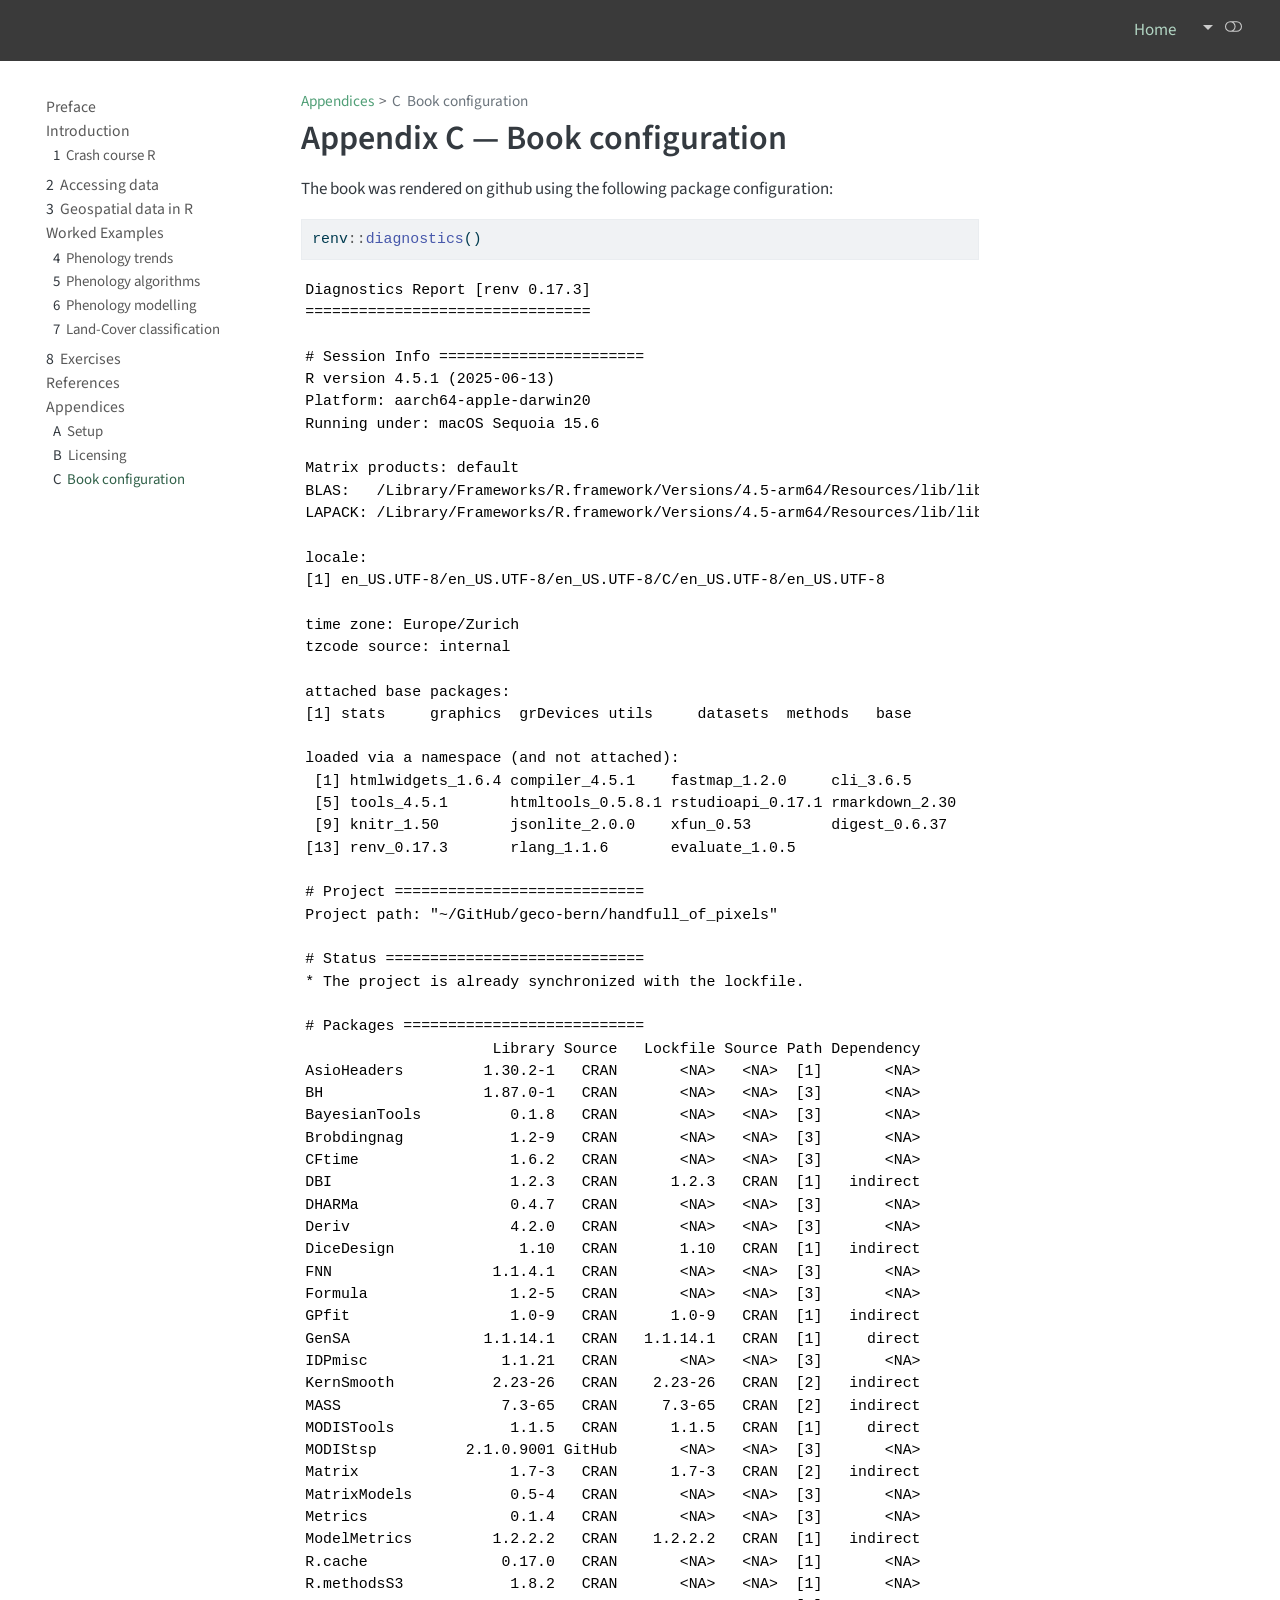
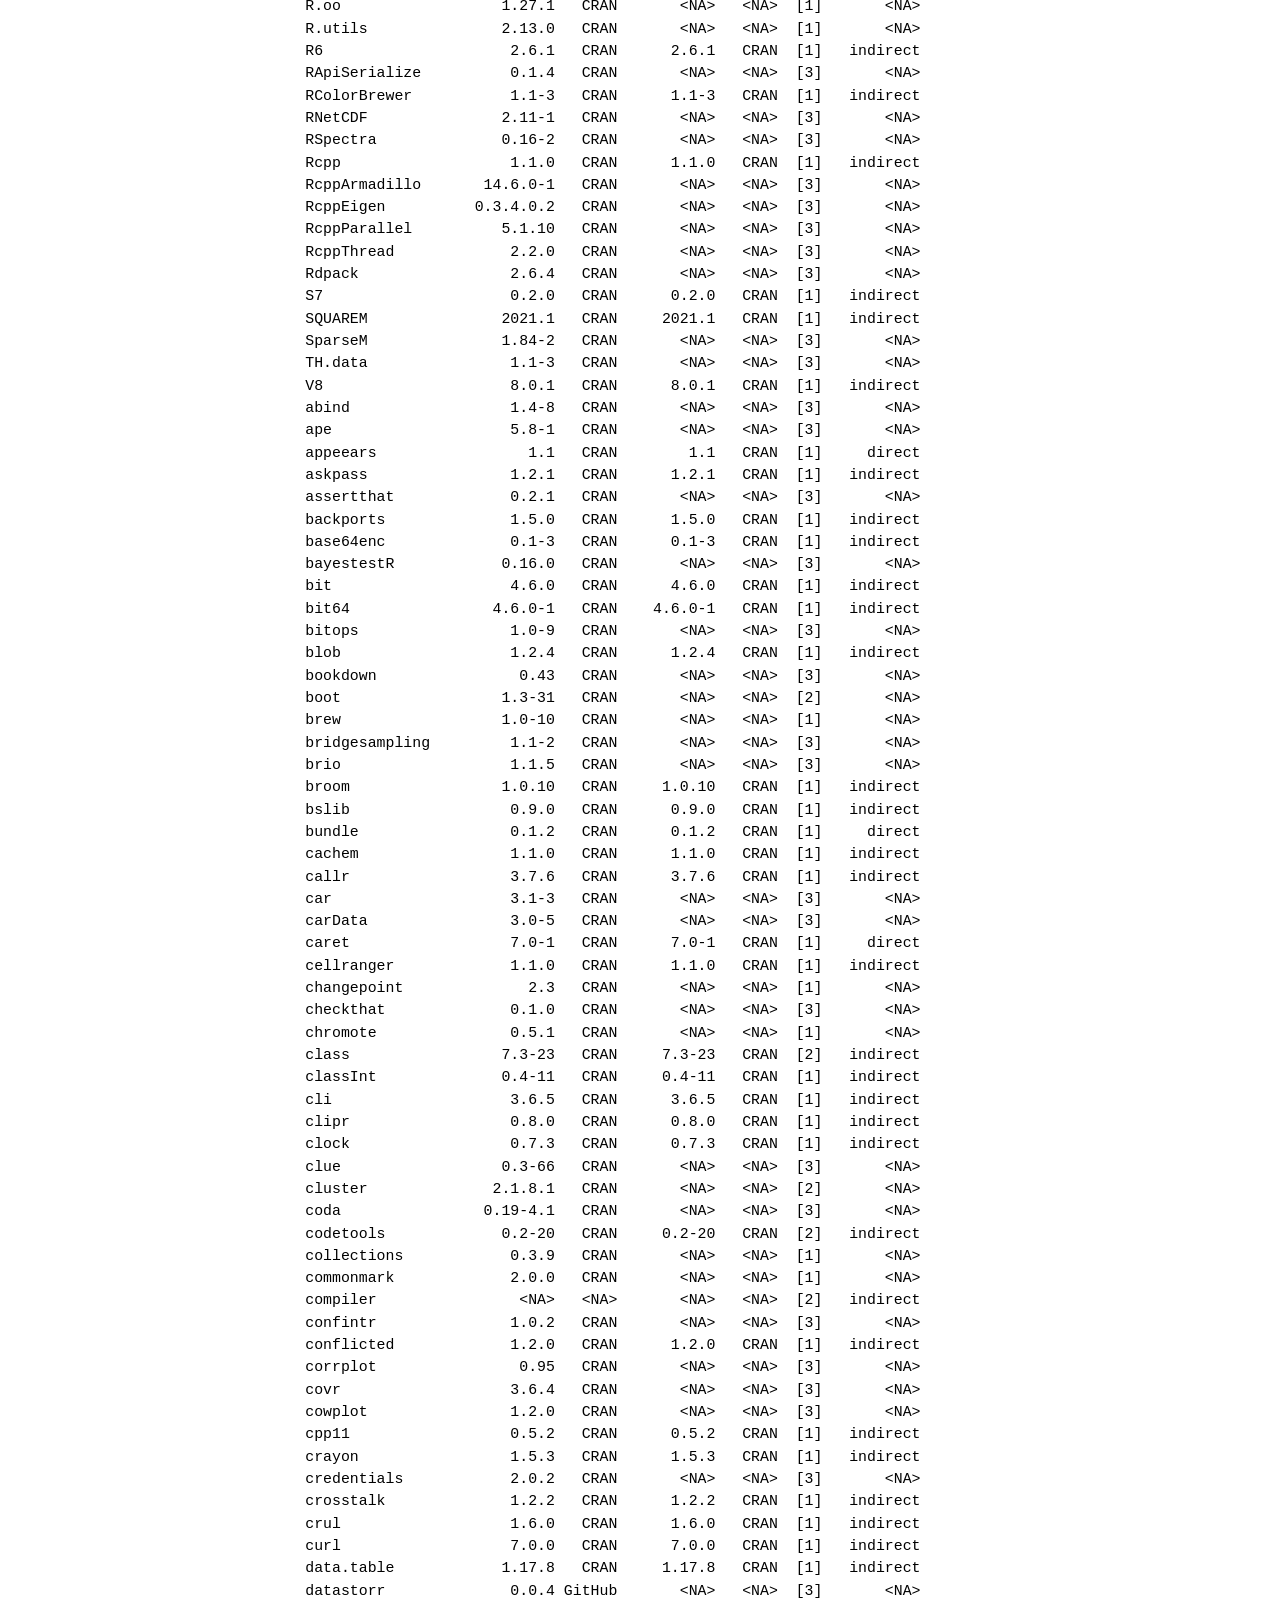
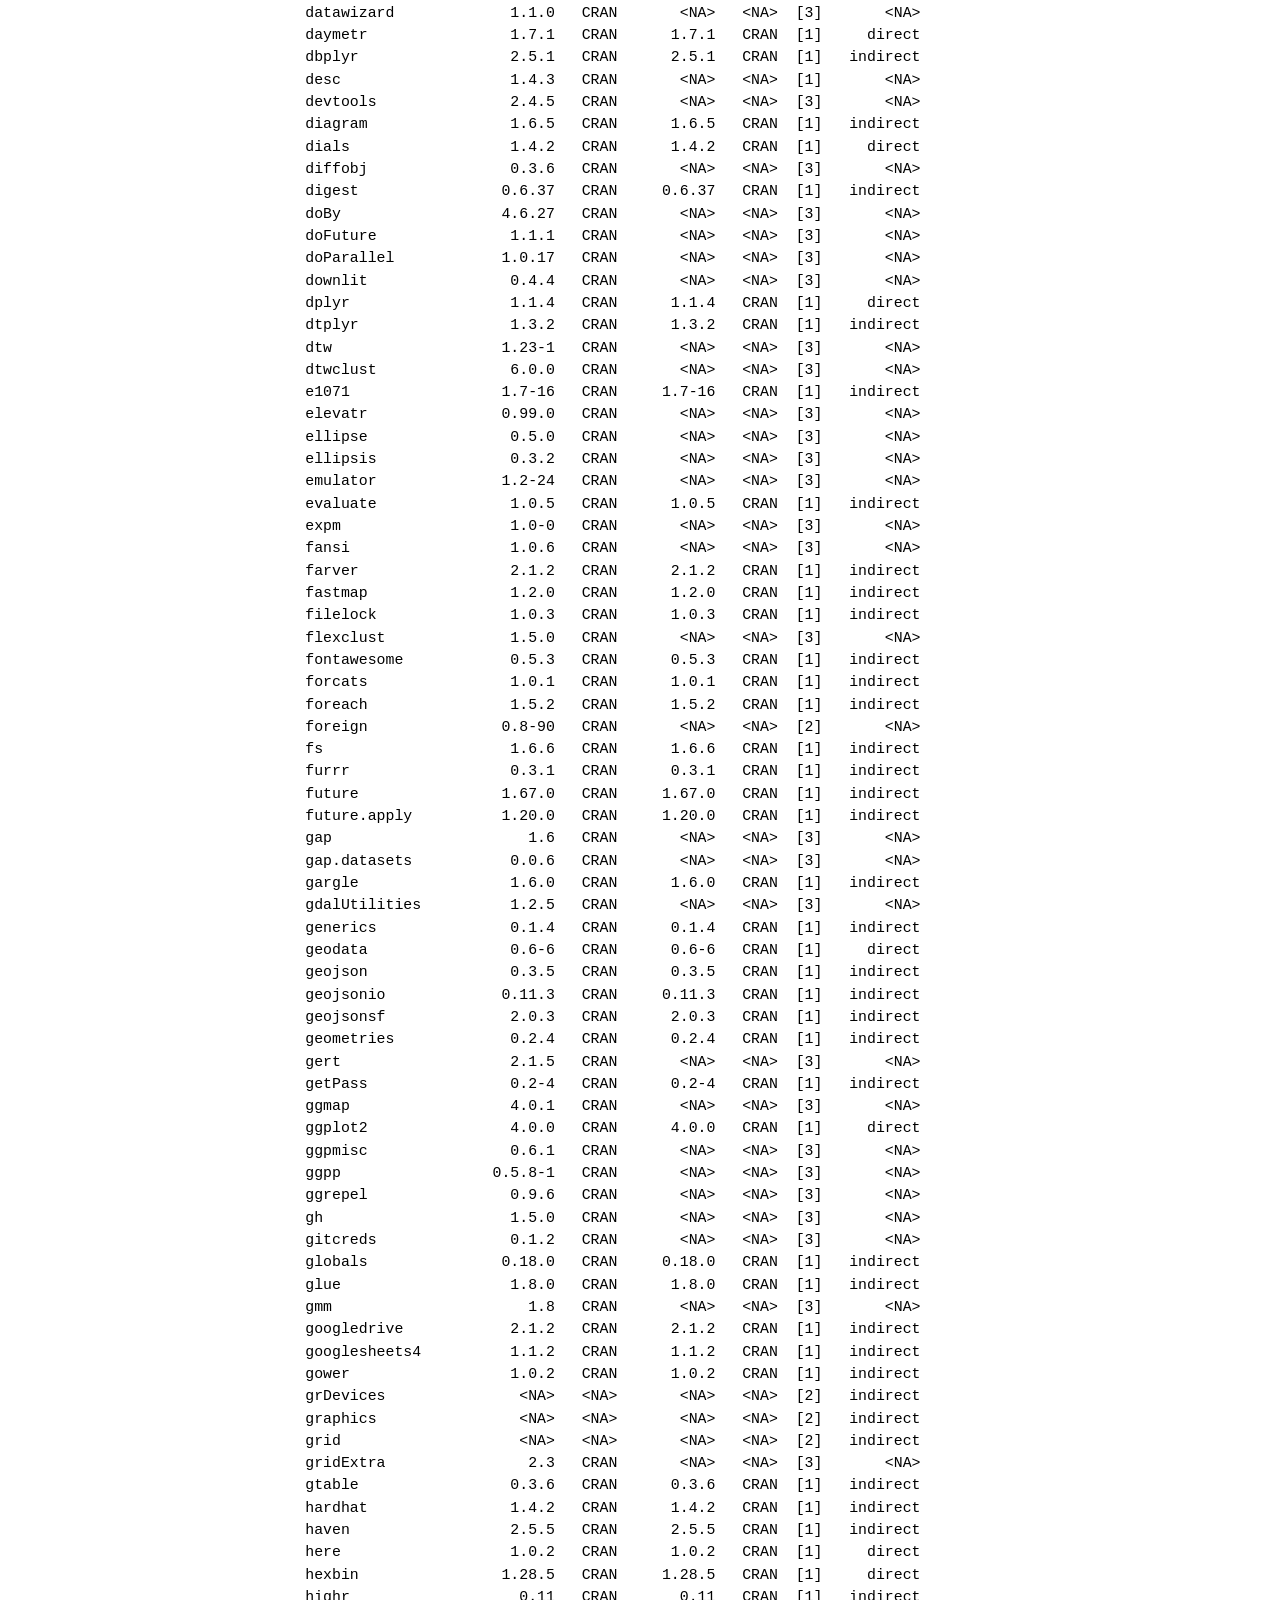
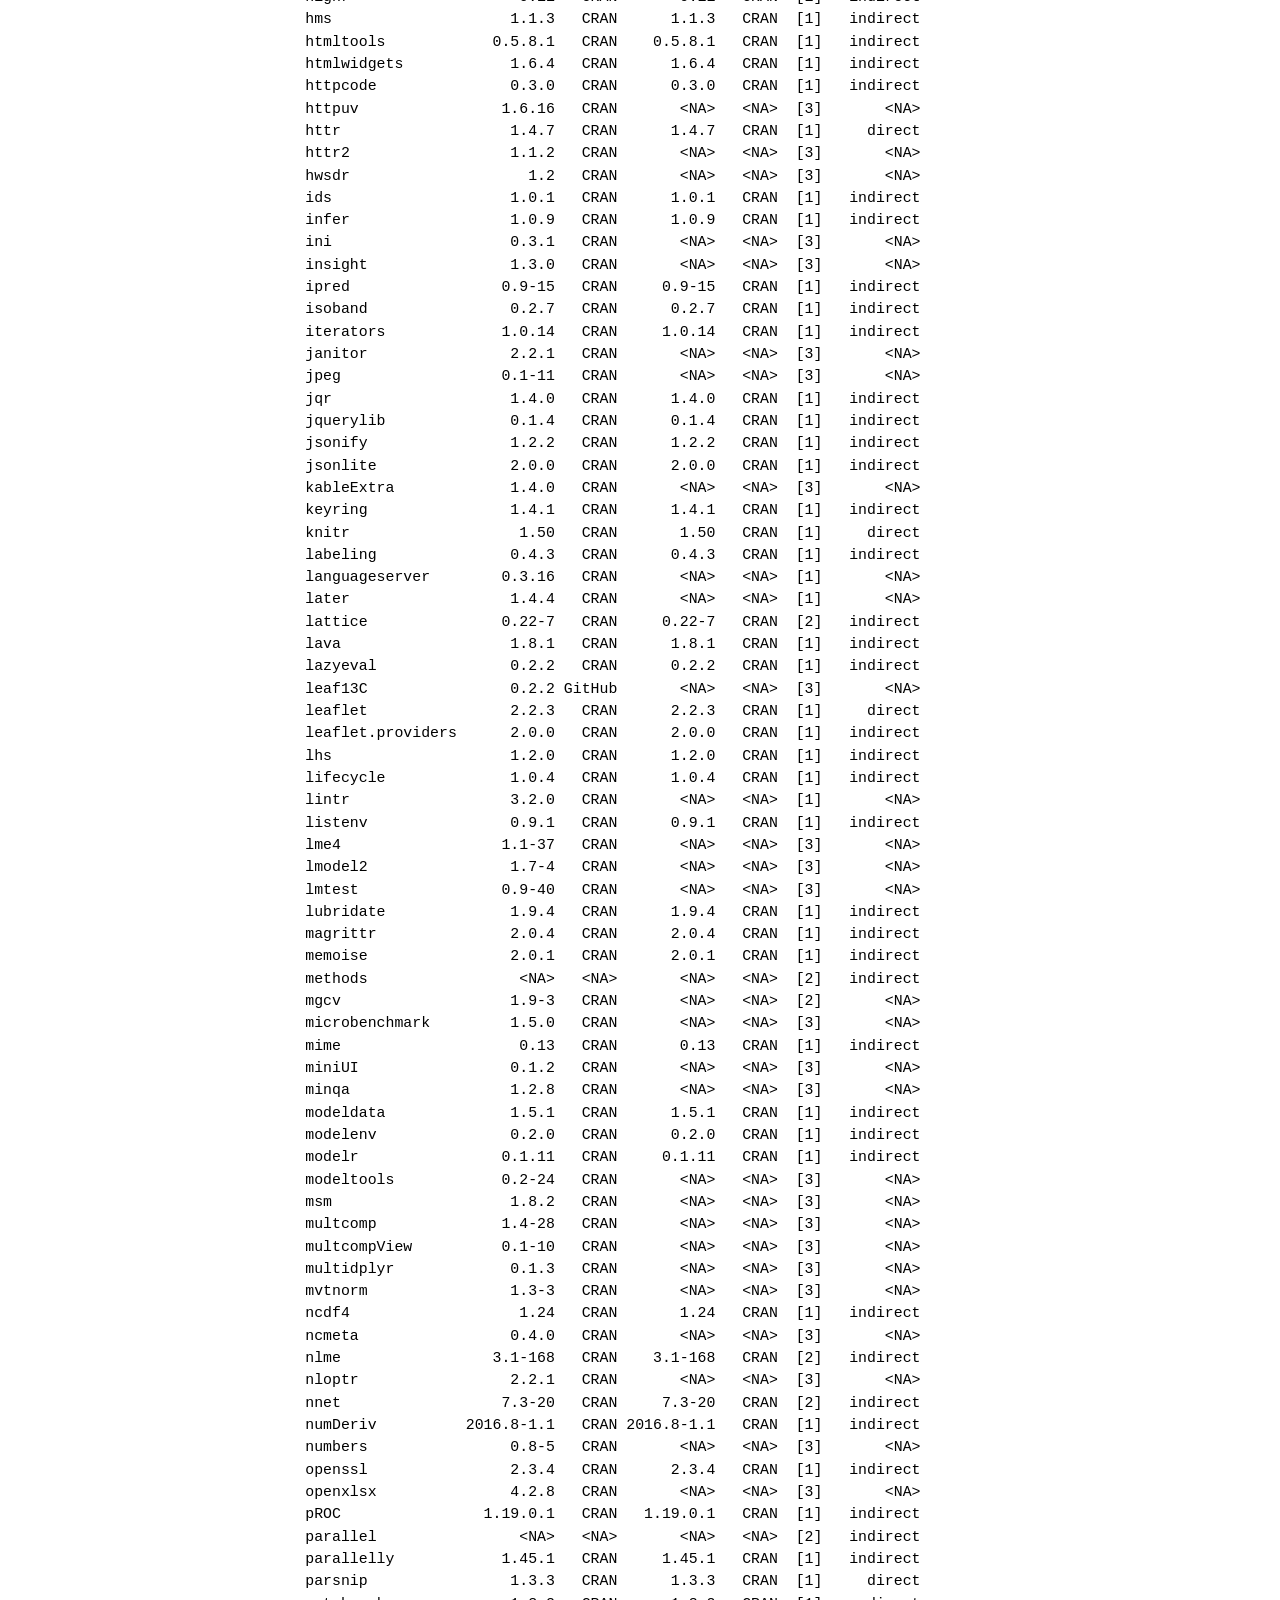
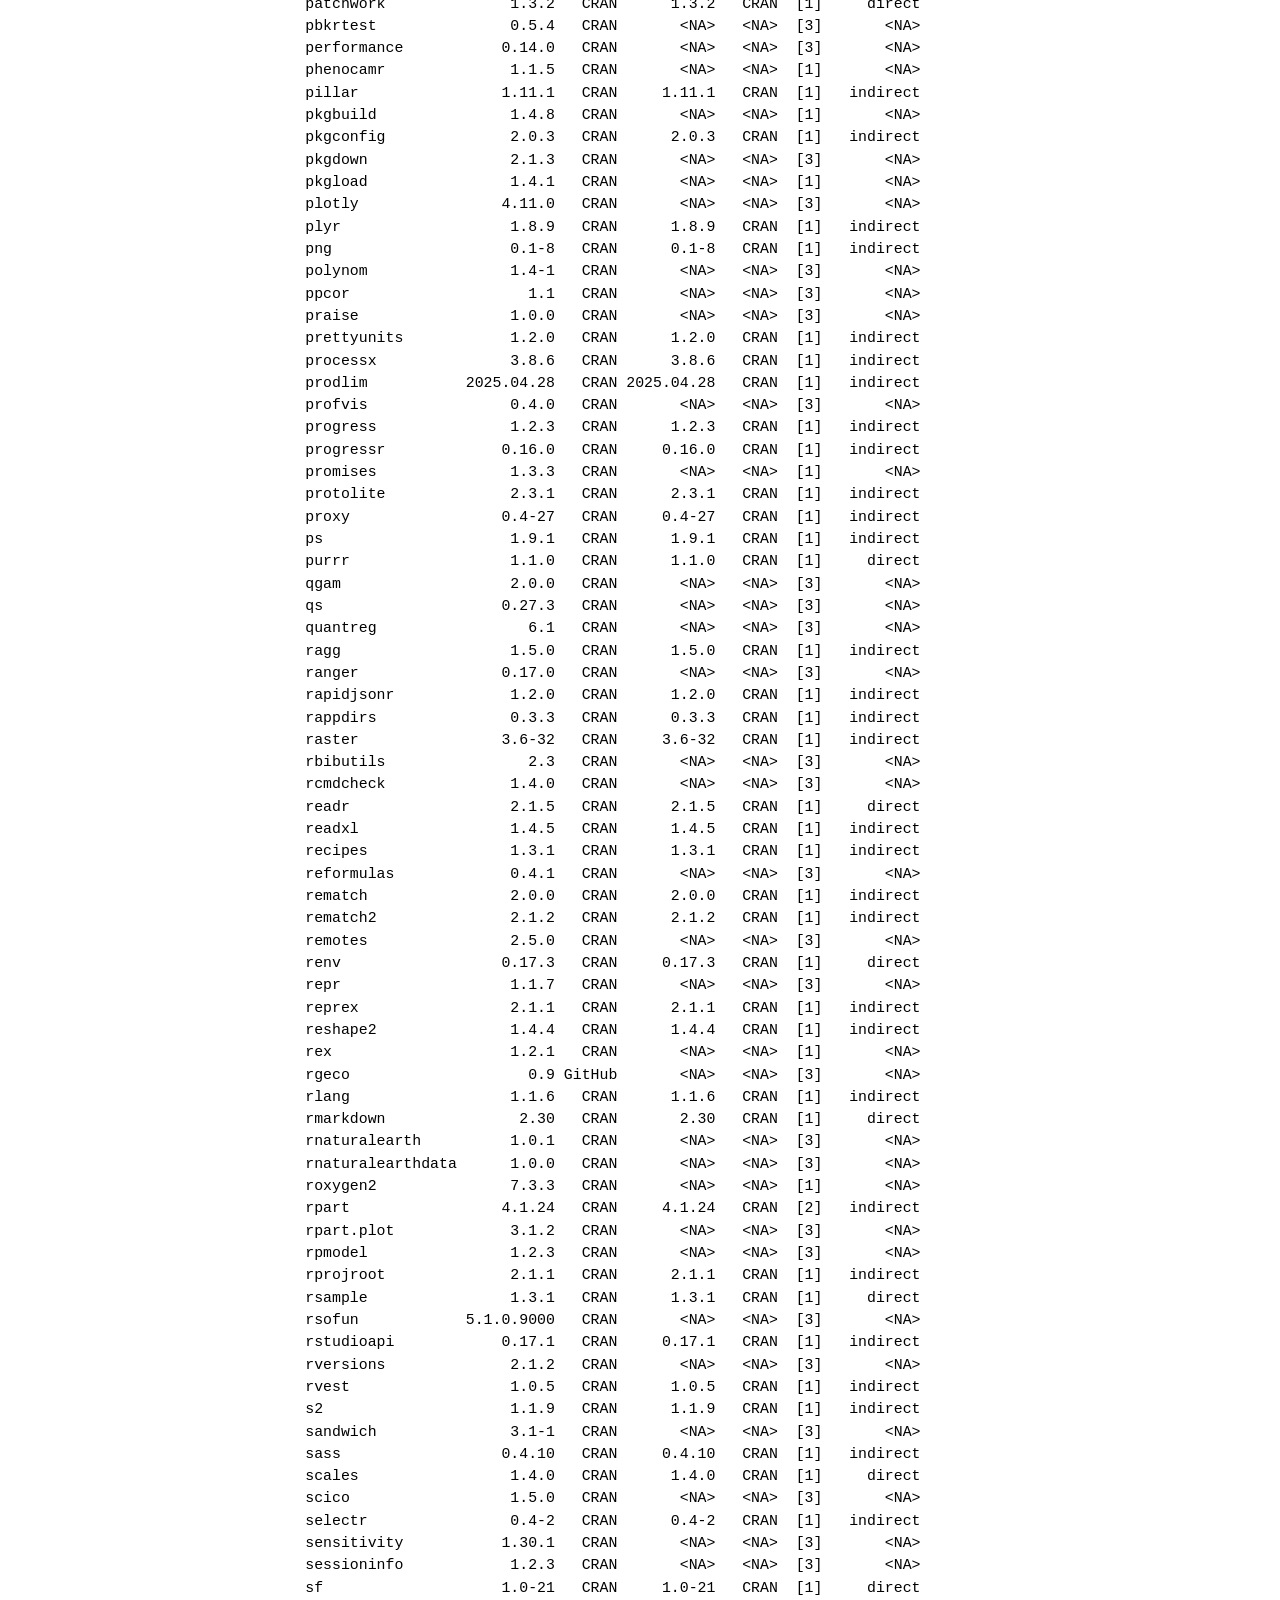
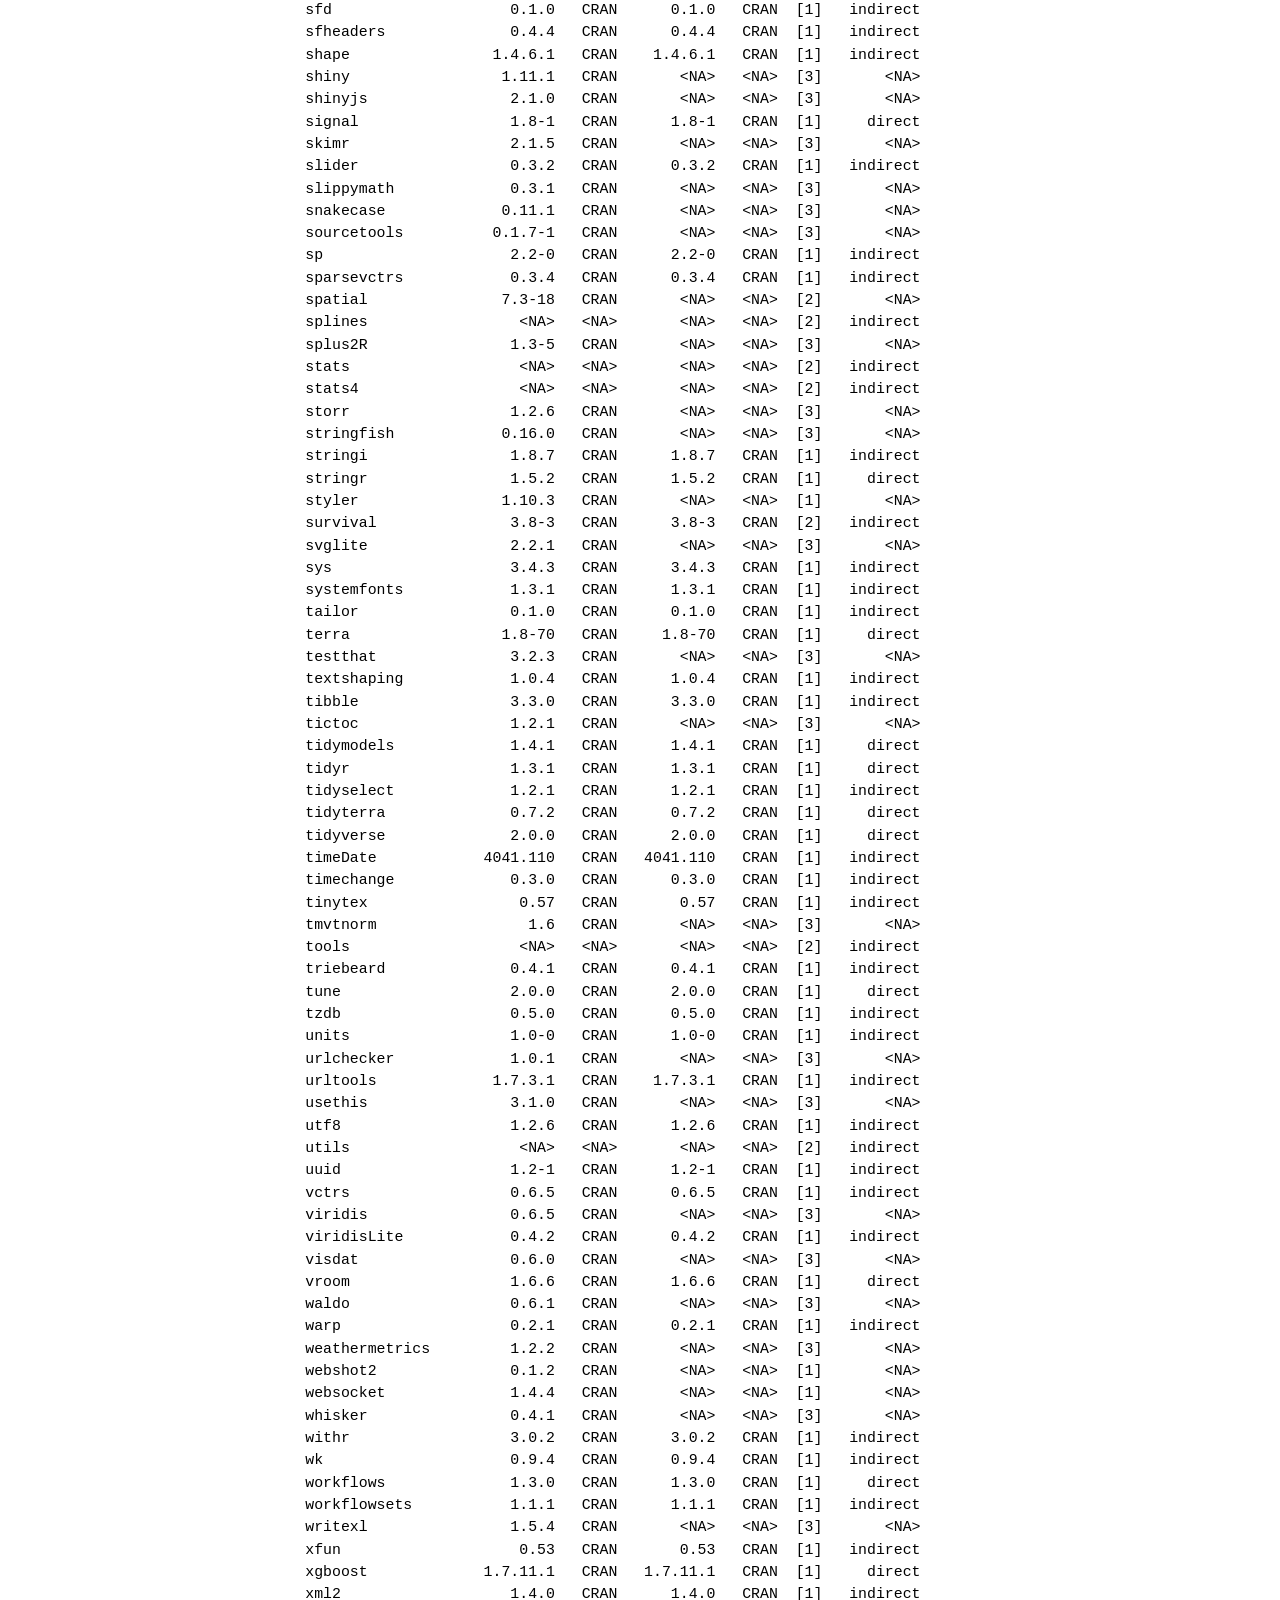
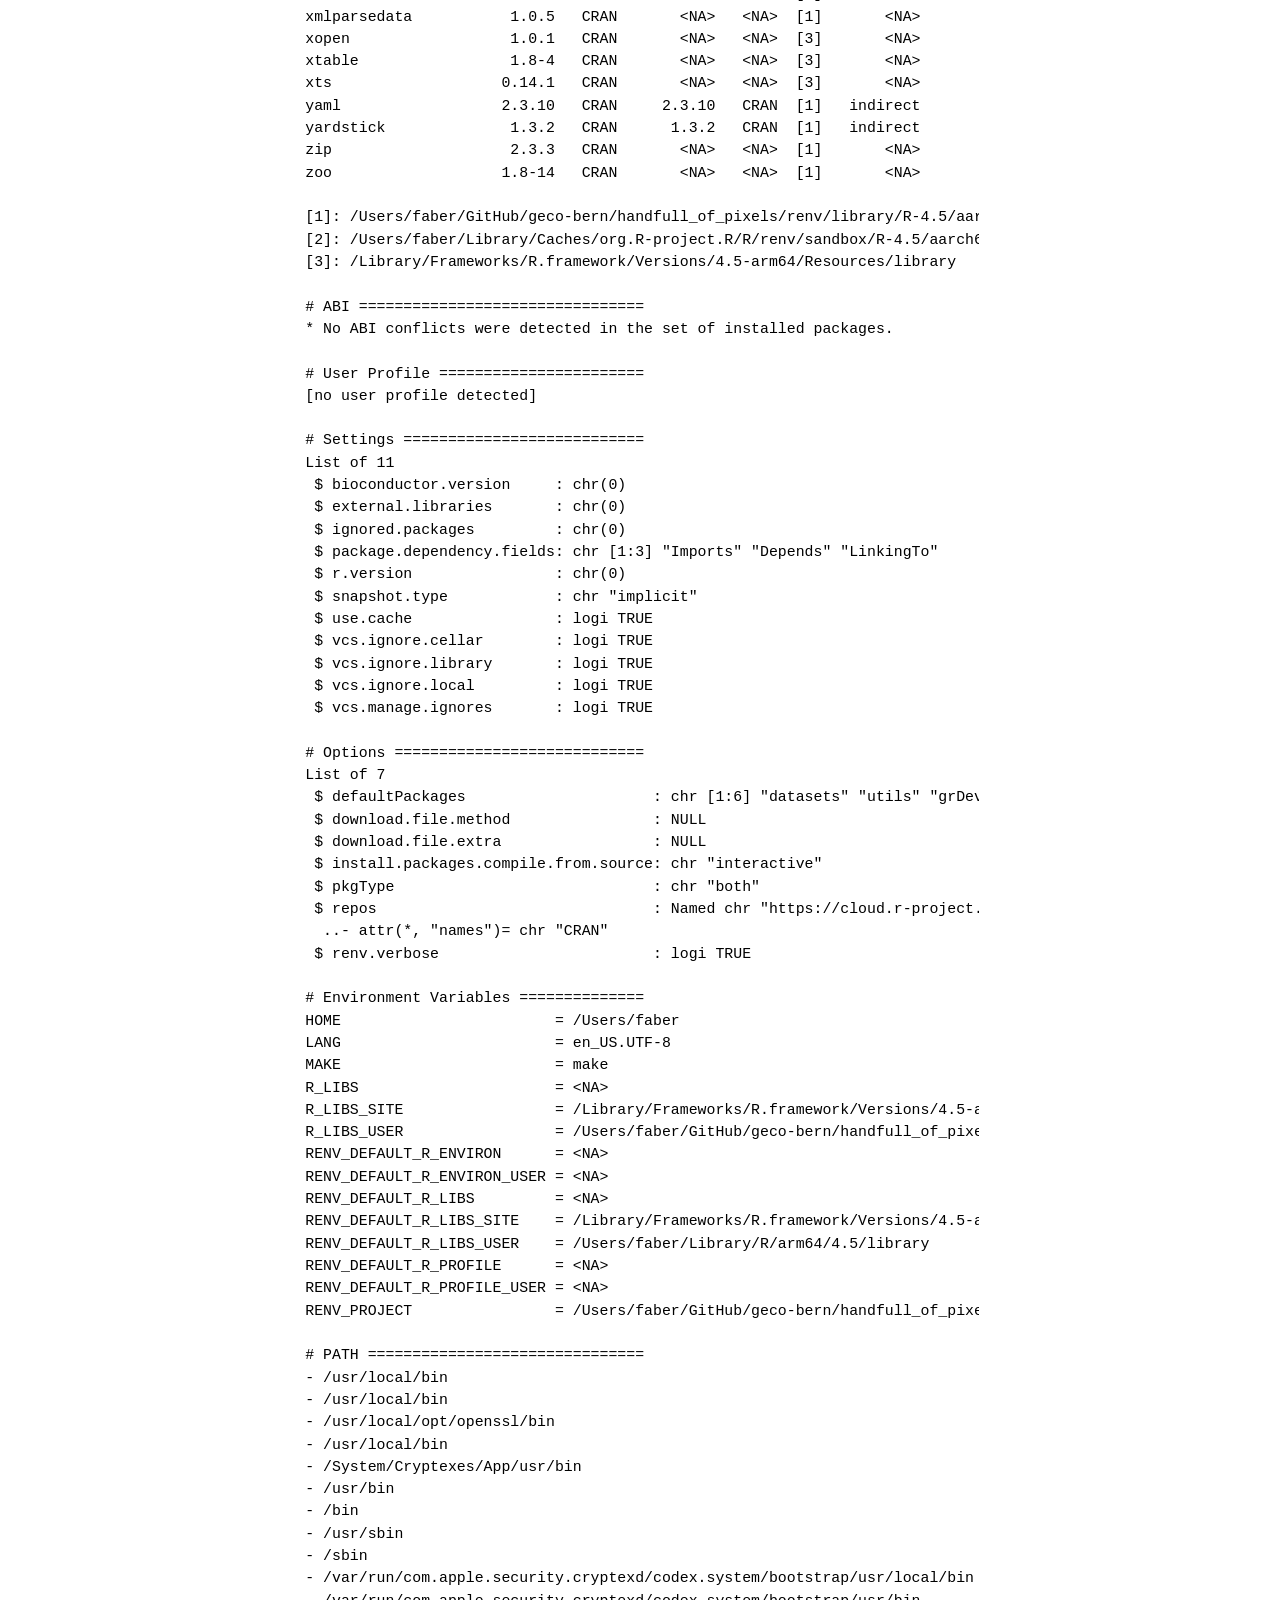
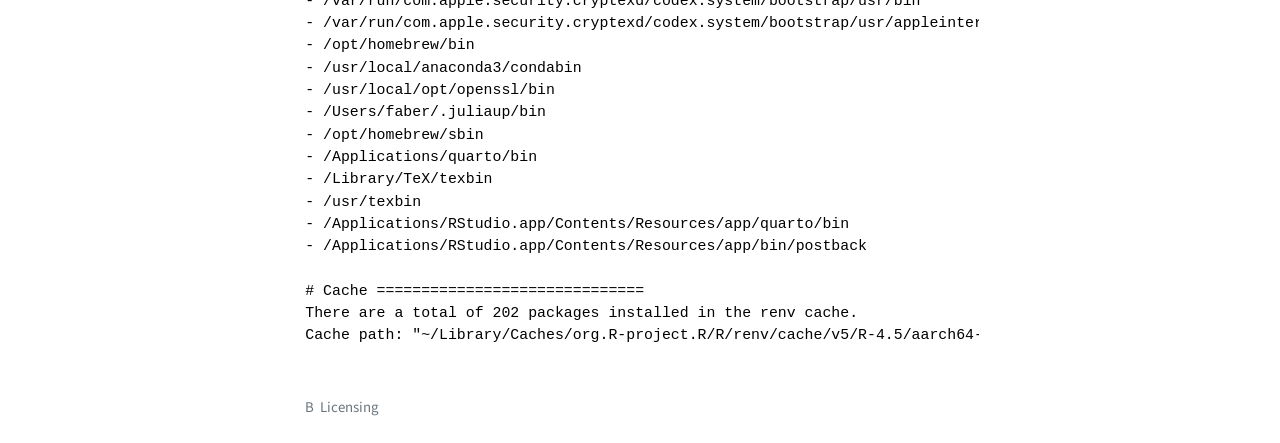
==== appendix_config.html @ 82db7b07 "Built site for gh-pages" ====
<!DOCTYPE html>
<html xmlns="http://www.w3.org/1999/xhtml" lang="en" xml:lang="en"><head>

<meta charset="utf-8">
<meta name="generator" content="quarto-1.6.42">

<meta name="viewport" content="width=device-width, initial-scale=1.0, user-scalable=yes">


<title>Appendix C — Book configuration – A Handful of Pixels</title>
<style>
code{white-space: pre-wrap;}
span.smallcaps{font-variant: small-caps;}
div.columns{display: flex; gap: min(4vw, 1.5em);}
div.column{flex: auto; overflow-x: auto;}
div.hanging-indent{margin-left: 1.5em; text-indent: -1.5em;}
ul.task-list{list-style: none;}
ul.task-list li input[type="checkbox"] {
  width: 0.8em;
  margin: 0 0.8em 0.2em -1em; /* quarto-specific, see https://github.com/quarto-dev/quarto-cli/issues/4556 */ 
  vertical-align: middle;
}
/* CSS for syntax highlighting */
pre > code.sourceCode { white-space: pre; position: relative; }
pre > code.sourceCode > span { line-height: 1.25; }
pre > code.sourceCode > span:empty { height: 1.2em; }
.sourceCode { overflow: visible; }
code.sourceCode > span { color: inherit; text-decoration: inherit; }
div.sourceCode { margin: 1em 0; }
pre.sourceCode { margin: 0; }
@media screen {
div.sourceCode { overflow: auto; }
}
@media print {
pre > code.sourceCode { white-space: pre-wrap; }
pre > code.sourceCode > span { display: inline-block; text-indent: -5em; padding-left: 5em; }
}
pre.numberSource code
  { counter-reset: source-line 0; }
pre.numberSource code > span
  { position: relative; left: -4em; counter-increment: source-line; }
pre.numberSource code > span > a:first-child::before
  { content: counter(source-line);
    position: relative; left: -1em; text-align: right; vertical-align: baseline;
    border: none; display: inline-block;
    -webkit-touch-callout: none; -webkit-user-select: none;
    -khtml-user-select: none; -moz-user-select: none;
    -ms-user-select: none; user-select: none;
    padding: 0 4px; width: 4em;
  }
pre.numberSource { margin-left: 3em;  padding-left: 4px; }
div.sourceCode
  {   }
@media screen {
pre > code.sourceCode > span > a:first-child::before { text-decoration: underline; }
}
</style>


<script src="site_libs/quarto-nav/quarto-nav.js"></script>
<script src="site_libs/quarto-nav/headroom.min.js"></script>
<script src="site_libs/clipboard/clipboard.min.js"></script>
<script src="site_libs/quarto-search/autocomplete.umd.js"></script>
<script src="site_libs/quarto-search/fuse.min.js"></script>
<script src="site_libs/quarto-search/quarto-search.js"></script>
<meta name="quarto:offset" content="./">
<link href="./appendix_licensing.html" rel="prev">
<link href="./figures/favicon.ico" rel="icon">
<script src="site_libs/quarto-html/quarto.js"></script>
<script src="site_libs/quarto-html/popper.min.js"></script>
<script src="site_libs/quarto-html/tippy.umd.min.js"></script>
<script src="site_libs/quarto-html/anchor.min.js"></script>
<link href="site_libs/quarto-html/tippy.css" rel="stylesheet">
<link href="site_libs/quarto-html/quarto-syntax-highlighting-2f5df379a58b258e96c21c0638c20c03.css" rel="stylesheet" class="quarto-color-scheme" id="quarto-text-highlighting-styles">
<link href="site_libs/quarto-html/quarto-syntax-highlighting-dark-b53751a350365c71b6c909e95f209ed1.css" rel="prefetch" class="quarto-color-scheme quarto-color-alternate" id="quarto-text-highlighting-styles">
<script src="site_libs/bootstrap/bootstrap.min.js"></script>
<link href="site_libs/bootstrap/bootstrap-icons.css" rel="stylesheet">
<link href="site_libs/bootstrap/bootstrap-1406984dfdd12854340727e035531d56.min.css" rel="stylesheet" append-hash="true" class="quarto-color-scheme" id="quarto-bootstrap" data-mode="light">
<link href="site_libs/bootstrap/bootstrap-dark-8bf84f831a08bd4222540306f79be283.min.css" rel="prefetch" append-hash="true" class="quarto-color-scheme quarto-color-alternate" id="quarto-bootstrap" data-mode="dark">
<script id="quarto-search-options" type="application/json">{
  "location": "navbar",
  "copy-button": false,
  "collapse-after": 3,
  "panel-placement": "end",
  "type": "overlay",
  "limit": 50,
  "keyboard-shortcut": [
    "f",
    "/",
    "s"
  ],
  "show-item-context": false,
  "language": {
    "search-no-results-text": "No results",
    "search-matching-documents-text": "matching documents",
    "search-copy-link-title": "Copy link to search",
    "search-hide-matches-text": "Hide additional matches",
    "search-more-match-text": "more match in this document",
    "search-more-matches-text": "more matches in this document",
    "search-clear-button-title": "Clear",
    "search-text-placeholder": "",
    "search-detached-cancel-button-title": "Cancel",
    "search-submit-button-title": "Submit",
    "search-label": "Search"
  }
}</script>


<meta name="twitter:title" content="Appendix C — Book configuration – A Handful of Pixels">
<meta name="twitter:description" content="">
<meta name="twitter:card" content="summary">
</head>

<body class="nav-sidebar floating nav-fixed">

<div id="quarto-search-results"></div>
  <header id="quarto-header" class="headroom fixed-top">
    <nav class="navbar navbar-expand-lg " data-bs-theme="dark">
      <div class="navbar-container container-fluid">
      <div class="navbar-brand-container mx-auto">
    <a href="./index.html" class="navbar-brand navbar-brand-logo">
    <img src="./images/logo.png" alt="" class="navbar-logo">
    </a>
    <a class="navbar-brand" href="./index.html">
    <span class="navbar-title"></span>
    </a>
  </div>
            <div id="quarto-search" class="" title="Search"></div>
          <button class="navbar-toggler" type="button" data-bs-toggle="collapse" data-bs-target="#navbarCollapse" aria-controls="navbarCollapse" role="menu" aria-expanded="false" aria-label="Toggle navigation" onclick="if (window.quartoToggleHeadroom) { window.quartoToggleHeadroom(); }">
  <span class="navbar-toggler-icon"></span>
</button>
          <div class="collapse navbar-collapse" id="navbarCollapse">
            <ul class="navbar-nav navbar-nav-scroll ms-auto">
  <li class="nav-item">
    <a class="nav-link active" href="./index.html" aria-current="page"> 
<span class="menu-text">Home</span></a>
  </li>  
</ul>
          </div> <!-- /navcollapse -->
            <div class="quarto-navbar-tools tools-wide">
    <a href="https://github.com/geco-bern/handfull_of_pixels/" title="Source Code" class="quarto-navigation-tool px-1" aria-label="Source Code"><i class="bi bi-github"></i></a>
    <div class="dropdown">
      <a href="" title="Share" id="quarto-navigation-tool-dropdown-0" class="quarto-navigation-tool dropdown-toggle px-1" data-bs-toggle="dropdown" aria-expanded="false" role="link" aria-label="Share"><i class="bi bi-share"></i></a>
      <ul class="dropdown-menu" aria-labelledby="quarto-navigation-tool-dropdown-0">
          <li>
            <a class="dropdown-item quarto-navbar-tools-item" href="https://twitter.com/intent/tweet?url=|url|">
              <i class="bi bi-twitter pe-1"></i>
            Twitter
            </a>
          </li>
          <li>
            <a class="dropdown-item quarto-navbar-tools-item" href="https://www.facebook.com/sharer/sharer.php?u=|url|">
              <i class="bi bi-facebook pe-1"></i>
            Facebook
            </a>
          </li>
      </ul>
    </div>
  <a href="" class="quarto-color-scheme-toggle quarto-navigation-tool  px-1" onclick="window.quartoToggleColorScheme(); return false;" title="Toggle dark mode"><i class="bi"></i></a>
</div>
      </div> <!-- /container-fluid -->
    </nav>
  <nav class="quarto-secondary-nav">
    <div class="container-fluid d-flex">
      <button type="button" class="quarto-btn-toggle btn" data-bs-toggle="collapse" role="button" data-bs-target=".quarto-sidebar-collapse-item" aria-controls="quarto-sidebar" aria-expanded="false" aria-label="Toggle sidebar navigation" onclick="if (window.quartoToggleHeadroom) { window.quartoToggleHeadroom(); }">
        <i class="bi bi-layout-text-sidebar-reverse"></i>
      </button>
        <nav class="quarto-page-breadcrumbs" aria-label="breadcrumb"><ol class="breadcrumb"><li class="breadcrumb-item"><a href="./appendix_setup.html">Appendices</a></li><li class="breadcrumb-item"><a href="./appendix_config.html"><span class="chapter-number">C</span>&nbsp; <span class="chapter-title">Book configuration</span></a></li></ol></nav>
        <a class="flex-grow-1" role="navigation" data-bs-toggle="collapse" data-bs-target=".quarto-sidebar-collapse-item" aria-controls="quarto-sidebar" aria-expanded="false" aria-label="Toggle sidebar navigation" onclick="if (window.quartoToggleHeadroom) { window.quartoToggleHeadroom(); }">      
        </a>
    </div>
  </nav>
</header>
<!-- content -->
<div id="quarto-content" class="quarto-container page-columns page-rows-contents page-layout-article page-navbar">
<!-- sidebar -->
  <nav id="quarto-sidebar" class="sidebar collapse collapse-horizontal quarto-sidebar-collapse-item sidebar-navigation floating overflow-auto">
    <div class="sidebar-menu-container"> 
    <ul class="list-unstyled mt-1">
        <li class="sidebar-item">
  <div class="sidebar-item-container"> 
  <a href="./index.html" class="sidebar-item-text sidebar-link">
 <span class="menu-text">Preface</span></a>
  </div>
</li>
        <li class="sidebar-item sidebar-item-section">
      <div class="sidebar-item-container"> 
            <a href="./intro.html" class="sidebar-item-text sidebar-link">
 <span class="menu-text">Introduction</span></a>
          <a class="sidebar-item-toggle text-start" data-bs-toggle="collapse" data-bs-target="#quarto-sidebar-section-1" role="navigation" aria-expanded="true" aria-label="Toggle section">
            <i class="bi bi-chevron-right ms-2"></i>
          </a> 
      </div>
      <ul id="quarto-sidebar-section-1" class="collapse list-unstyled sidebar-section depth1 show">  
          <li class="sidebar-item">
  <div class="sidebar-item-container"> 
  <a href="./basic_R.html" class="sidebar-item-text sidebar-link">
 <span class="menu-text"><span class="chapter-number">1</span>&nbsp; <span class="chapter-title">Crash course R</span></span></a>
  </div>
</li>
      </ul>
  </li>
        <li class="sidebar-item">
  <div class="sidebar-item-container"> 
  <a href="./gathering_data.html" class="sidebar-item-text sidebar-link">
 <span class="menu-text"><span class="chapter-number">2</span>&nbsp; <span class="chapter-title">Accessing data</span></span></a>
  </div>
</li>
        <li class="sidebar-item">
  <div class="sidebar-item-container"> 
  <a href="./geospatial_R.html" class="sidebar-item-text sidebar-link">
 <span class="menu-text"><span class="chapter-number">3</span>&nbsp; <span class="chapter-title">Geospatial data in R</span></span></a>
  </div>
</li>
        <li class="sidebar-item sidebar-item-section">
      <div class="sidebar-item-container"> 
            <a class="sidebar-item-text sidebar-link text-start" data-bs-toggle="collapse" data-bs-target="#quarto-sidebar-section-2" role="navigation" aria-expanded="true">
 <span class="menu-text">Worked Examples</span></a>
          <a class="sidebar-item-toggle text-start" data-bs-toggle="collapse" data-bs-target="#quarto-sidebar-section-2" role="navigation" aria-expanded="true" aria-label="Toggle section">
            <i class="bi bi-chevron-right ms-2"></i>
          </a> 
      </div>
      <ul id="quarto-sidebar-section-2" class="collapse list-unstyled sidebar-section depth1 show">  
          <li class="sidebar-item">
  <div class="sidebar-item-container"> 
  <a href="./phenology_trends.html" class="sidebar-item-text sidebar-link">
 <span class="menu-text"><span class="chapter-number">4</span>&nbsp; <span class="chapter-title">Phenology trends</span></span></a>
  </div>
</li>
          <li class="sidebar-item">
  <div class="sidebar-item-container"> 
  <a href="./phenology_algorithms.html" class="sidebar-item-text sidebar-link">
 <span class="menu-text"><span class="chapter-number">5</span>&nbsp; <span class="chapter-title">Phenology algorithms</span></span></a>
  </div>
</li>
          <li class="sidebar-item">
  <div class="sidebar-item-container"> 
  <a href="./phenology_modelling.html" class="sidebar-item-text sidebar-link">
 <span class="menu-text"><span class="chapter-number">6</span>&nbsp; <span class="chapter-title">Phenology modelling</span></span></a>
  </div>
</li>
          <li class="sidebar-item">
  <div class="sidebar-item-container"> 
  <a href="./land_cover_classification.html" class="sidebar-item-text sidebar-link">
 <span class="menu-text"><span class="chapter-number">7</span>&nbsp; <span class="chapter-title">Land-Cover classification</span></span></a>
  </div>
</li>
      </ul>
  </li>
        <li class="sidebar-item">
  <div class="sidebar-item-container"> 
  <a href="./exercises.html" class="sidebar-item-text sidebar-link">
 <span class="menu-text"><span class="chapter-number">8</span>&nbsp; <span class="chapter-title">Exercises</span></span></a>
  </div>
</li>
        <li class="sidebar-item">
  <div class="sidebar-item-container"> 
  <a href="./references.html" class="sidebar-item-text sidebar-link">
 <span class="menu-text">References</span></a>
  </div>
</li>
        <li class="sidebar-item sidebar-item-section">
      <div class="sidebar-item-container"> 
            <a class="sidebar-item-text sidebar-link text-start" data-bs-toggle="collapse" data-bs-target="#quarto-sidebar-section-3" role="navigation" aria-expanded="true">
 <span class="menu-text">Appendices</span></a>
          <a class="sidebar-item-toggle text-start" data-bs-toggle="collapse" data-bs-target="#quarto-sidebar-section-3" role="navigation" aria-expanded="true" aria-label="Toggle section">
            <i class="bi bi-chevron-right ms-2"></i>
          </a> 
      </div>
      <ul id="quarto-sidebar-section-3" class="collapse list-unstyled sidebar-section depth1 show">  
          <li class="sidebar-item">
  <div class="sidebar-item-container"> 
  <a href="./appendix_setup.html" class="sidebar-item-text sidebar-link">
 <span class="menu-text"><span class="chapter-number">A</span>&nbsp; <span class="chapter-title">Setup</span></span></a>
  </div>
</li>
          <li class="sidebar-item">
  <div class="sidebar-item-container"> 
  <a href="./appendix_licensing.html" class="sidebar-item-text sidebar-link">
 <span class="menu-text"><span class="chapter-number">B</span>&nbsp; <span class="chapter-title">Licensing</span></span></a>
  </div>
</li>
          <li class="sidebar-item">
  <div class="sidebar-item-container"> 
  <a href="./appendix_config.html" class="sidebar-item-text sidebar-link active">
 <span class="menu-text"><span class="chapter-number">C</span>&nbsp; <span class="chapter-title">Book configuration</span></span></a>
  </div>
</li>
      </ul>
  </li>
    </ul>
    </div>
</nav>
<div id="quarto-sidebar-glass" class="quarto-sidebar-collapse-item" data-bs-toggle="collapse" data-bs-target=".quarto-sidebar-collapse-item"></div>
<!-- margin-sidebar -->
    <div id="quarto-margin-sidebar" class="sidebar margin-sidebar zindex-bottom">
        
    </div>
<!-- main -->
<main class="content" id="quarto-document-content">

<header id="title-block-header" class="quarto-title-block default"><nav class="quarto-page-breadcrumbs quarto-title-breadcrumbs d-none d-lg-block" aria-label="breadcrumb"><ol class="breadcrumb"><li class="breadcrumb-item"><a href="./appendix_setup.html">Appendices</a></li><li class="breadcrumb-item"><a href="./appendix_config.html"><span class="chapter-number">C</span>&nbsp; <span class="chapter-title">Book configuration</span></a></li></ol></nav>
<div class="quarto-title">
<h1 class="title"><span id="sec-bookinfo" class="quarto-section-identifier">Appendix C — Book configuration</span></h1>
</div>



<div class="quarto-title-meta">

    
  
    
  </div>
  


</header>


<p>The book was rendered on github using the following package configuration:</p>
<div class="cell">
<div class="sourceCode cell-code" id="cb1"><pre class="sourceCode r code-with-copy"><code class="sourceCode r"><span id="cb1-1"><a href="#cb1-1" aria-hidden="true" tabindex="-1"></a>renv<span class="sc">::</span><span class="fu">diagnostics</span>()</span></code><button title="Copy to Clipboard" class="code-copy-button"><i class="bi"></i></button></pre></div>
<div class="cell-output cell-output-stdout">
<pre><code>Diagnostics Report [renv 0.17.3]
================================

# Session Info =======================
R version 4.5.1 (2025-06-13)
Platform: aarch64-apple-darwin20
Running under: macOS Sequoia 15.6

Matrix products: default
BLAS:   /Library/Frameworks/R.framework/Versions/4.5-arm64/Resources/lib/libRblas.0.dylib 
LAPACK: /Library/Frameworks/R.framework/Versions/4.5-arm64/Resources/lib/libRlapack.dylib;  LAPACK version 3.12.1

locale:
[1] en_US.UTF-8/en_US.UTF-8/en_US.UTF-8/C/en_US.UTF-8/en_US.UTF-8

time zone: Europe/Zurich
tzcode source: internal

attached base packages:
[1] stats     graphics  grDevices utils     datasets  methods   base     

loaded via a namespace (and not attached):
 [1] htmlwidgets_1.6.4 compiler_4.5.1    fastmap_1.2.0     cli_3.6.5        
 [5] tools_4.5.1       htmltools_0.5.8.1 rstudioapi_0.17.1 rmarkdown_2.30   
 [9] knitr_1.50        jsonlite_2.0.0    xfun_0.53         digest_0.6.37    
[13] renv_0.17.3       rlang_1.1.6       evaluate_1.0.5   

# Project ============================
Project path: "~/GitHub/geco-bern/handfull_of_pixels"

# Status =============================
* The project is already synchronized with the lockfile.

# Packages ===========================
                     Library Source   Lockfile Source Path Dependency
AsioHeaders         1.30.2-1   CRAN       &lt;NA&gt;   &lt;NA&gt;  [1]       &lt;NA&gt;
BH                  1.87.0-1   CRAN       &lt;NA&gt;   &lt;NA&gt;  [3]       &lt;NA&gt;
BayesianTools          0.1.8   CRAN       &lt;NA&gt;   &lt;NA&gt;  [3]       &lt;NA&gt;
Brobdingnag            1.2-9   CRAN       &lt;NA&gt;   &lt;NA&gt;  [3]       &lt;NA&gt;
CFtime                 1.6.2   CRAN       &lt;NA&gt;   &lt;NA&gt;  [3]       &lt;NA&gt;
DBI                    1.2.3   CRAN      1.2.3   CRAN  [1]   indirect
DHARMa                 0.4.7   CRAN       &lt;NA&gt;   &lt;NA&gt;  [3]       &lt;NA&gt;
Deriv                  4.2.0   CRAN       &lt;NA&gt;   &lt;NA&gt;  [3]       &lt;NA&gt;
DiceDesign              1.10   CRAN       1.10   CRAN  [1]   indirect
FNN                  1.1.4.1   CRAN       &lt;NA&gt;   &lt;NA&gt;  [3]       &lt;NA&gt;
Formula                1.2-5   CRAN       &lt;NA&gt;   &lt;NA&gt;  [3]       &lt;NA&gt;
GPfit                  1.0-9   CRAN      1.0-9   CRAN  [1]   indirect
GenSA               1.1.14.1   CRAN   1.1.14.1   CRAN  [1]     direct
IDPmisc               1.1.21   CRAN       &lt;NA&gt;   &lt;NA&gt;  [3]       &lt;NA&gt;
KernSmooth           2.23-26   CRAN    2.23-26   CRAN  [2]   indirect
MASS                  7.3-65   CRAN     7.3-65   CRAN  [2]   indirect
MODISTools             1.1.5   CRAN      1.1.5   CRAN  [1]     direct
MODIStsp          2.1.0.9001 GitHub       &lt;NA&gt;   &lt;NA&gt;  [3]       &lt;NA&gt;
Matrix                 1.7-3   CRAN      1.7-3   CRAN  [2]   indirect
MatrixModels           0.5-4   CRAN       &lt;NA&gt;   &lt;NA&gt;  [3]       &lt;NA&gt;
Metrics                0.1.4   CRAN       &lt;NA&gt;   &lt;NA&gt;  [3]       &lt;NA&gt;
ModelMetrics         1.2.2.2   CRAN    1.2.2.2   CRAN  [1]   indirect
R.cache               0.17.0   CRAN       &lt;NA&gt;   &lt;NA&gt;  [1]       &lt;NA&gt;
R.methodsS3            1.8.2   CRAN       &lt;NA&gt;   &lt;NA&gt;  [1]       &lt;NA&gt;
R.oo                  1.27.1   CRAN       &lt;NA&gt;   &lt;NA&gt;  [1]       &lt;NA&gt;
R.utils               2.13.0   CRAN       &lt;NA&gt;   &lt;NA&gt;  [1]       &lt;NA&gt;
R6                     2.6.1   CRAN      2.6.1   CRAN  [1]   indirect
RApiSerialize          0.1.4   CRAN       &lt;NA&gt;   &lt;NA&gt;  [3]       &lt;NA&gt;
RColorBrewer           1.1-3   CRAN      1.1-3   CRAN  [1]   indirect
RNetCDF               2.11-1   CRAN       &lt;NA&gt;   &lt;NA&gt;  [3]       &lt;NA&gt;
RSpectra              0.16-2   CRAN       &lt;NA&gt;   &lt;NA&gt;  [3]       &lt;NA&gt;
Rcpp                   1.1.0   CRAN      1.1.0   CRAN  [1]   indirect
RcppArmadillo       14.6.0-1   CRAN       &lt;NA&gt;   &lt;NA&gt;  [3]       &lt;NA&gt;
RcppEigen          0.3.4.0.2   CRAN       &lt;NA&gt;   &lt;NA&gt;  [3]       &lt;NA&gt;
RcppParallel          5.1.10   CRAN       &lt;NA&gt;   &lt;NA&gt;  [3]       &lt;NA&gt;
RcppThread             2.2.0   CRAN       &lt;NA&gt;   &lt;NA&gt;  [3]       &lt;NA&gt;
Rdpack                 2.6.4   CRAN       &lt;NA&gt;   &lt;NA&gt;  [3]       &lt;NA&gt;
S7                     0.2.0   CRAN      0.2.0   CRAN  [1]   indirect
SQUAREM               2021.1   CRAN     2021.1   CRAN  [1]   indirect
SparseM               1.84-2   CRAN       &lt;NA&gt;   &lt;NA&gt;  [3]       &lt;NA&gt;
TH.data                1.1-3   CRAN       &lt;NA&gt;   &lt;NA&gt;  [3]       &lt;NA&gt;
V8                     8.0.1   CRAN      8.0.1   CRAN  [1]   indirect
abind                  1.4-8   CRAN       &lt;NA&gt;   &lt;NA&gt;  [3]       &lt;NA&gt;
ape                    5.8-1   CRAN       &lt;NA&gt;   &lt;NA&gt;  [3]       &lt;NA&gt;
appeears                 1.1   CRAN        1.1   CRAN  [1]     direct
askpass                1.2.1   CRAN      1.2.1   CRAN  [1]   indirect
assertthat             0.2.1   CRAN       &lt;NA&gt;   &lt;NA&gt;  [3]       &lt;NA&gt;
backports              1.5.0   CRAN      1.5.0   CRAN  [1]   indirect
base64enc              0.1-3   CRAN      0.1-3   CRAN  [1]   indirect
bayestestR            0.16.0   CRAN       &lt;NA&gt;   &lt;NA&gt;  [3]       &lt;NA&gt;
bit                    4.6.0   CRAN      4.6.0   CRAN  [1]   indirect
bit64                4.6.0-1   CRAN    4.6.0-1   CRAN  [1]   indirect
bitops                 1.0-9   CRAN       &lt;NA&gt;   &lt;NA&gt;  [3]       &lt;NA&gt;
blob                   1.2.4   CRAN      1.2.4   CRAN  [1]   indirect
bookdown                0.43   CRAN       &lt;NA&gt;   &lt;NA&gt;  [3]       &lt;NA&gt;
boot                  1.3-31   CRAN       &lt;NA&gt;   &lt;NA&gt;  [2]       &lt;NA&gt;
brew                  1.0-10   CRAN       &lt;NA&gt;   &lt;NA&gt;  [1]       &lt;NA&gt;
bridgesampling         1.1-2   CRAN       &lt;NA&gt;   &lt;NA&gt;  [3]       &lt;NA&gt;
brio                   1.1.5   CRAN       &lt;NA&gt;   &lt;NA&gt;  [3]       &lt;NA&gt;
broom                 1.0.10   CRAN     1.0.10   CRAN  [1]   indirect
bslib                  0.9.0   CRAN      0.9.0   CRAN  [1]   indirect
bundle                 0.1.2   CRAN      0.1.2   CRAN  [1]     direct
cachem                 1.1.0   CRAN      1.1.0   CRAN  [1]   indirect
callr                  3.7.6   CRAN      3.7.6   CRAN  [1]   indirect
car                    3.1-3   CRAN       &lt;NA&gt;   &lt;NA&gt;  [3]       &lt;NA&gt;
carData                3.0-5   CRAN       &lt;NA&gt;   &lt;NA&gt;  [3]       &lt;NA&gt;
caret                  7.0-1   CRAN      7.0-1   CRAN  [1]     direct
cellranger             1.1.0   CRAN      1.1.0   CRAN  [1]   indirect
changepoint              2.3   CRAN       &lt;NA&gt;   &lt;NA&gt;  [1]       &lt;NA&gt;
checkthat              0.1.0   CRAN       &lt;NA&gt;   &lt;NA&gt;  [3]       &lt;NA&gt;
chromote               0.5.1   CRAN       &lt;NA&gt;   &lt;NA&gt;  [1]       &lt;NA&gt;
class                 7.3-23   CRAN     7.3-23   CRAN  [2]   indirect
classInt              0.4-11   CRAN     0.4-11   CRAN  [1]   indirect
cli                    3.6.5   CRAN      3.6.5   CRAN  [1]   indirect
clipr                  0.8.0   CRAN      0.8.0   CRAN  [1]   indirect
clock                  0.7.3   CRAN      0.7.3   CRAN  [1]   indirect
clue                  0.3-66   CRAN       &lt;NA&gt;   &lt;NA&gt;  [3]       &lt;NA&gt;
cluster              2.1.8.1   CRAN       &lt;NA&gt;   &lt;NA&gt;  [2]       &lt;NA&gt;
coda                0.19-4.1   CRAN       &lt;NA&gt;   &lt;NA&gt;  [3]       &lt;NA&gt;
codetools             0.2-20   CRAN     0.2-20   CRAN  [2]   indirect
collections            0.3.9   CRAN       &lt;NA&gt;   &lt;NA&gt;  [1]       &lt;NA&gt;
commonmark             2.0.0   CRAN       &lt;NA&gt;   &lt;NA&gt;  [1]       &lt;NA&gt;
compiler                &lt;NA&gt;   &lt;NA&gt;       &lt;NA&gt;   &lt;NA&gt;  [2]   indirect
confintr               1.0.2   CRAN       &lt;NA&gt;   &lt;NA&gt;  [3]       &lt;NA&gt;
conflicted             1.2.0   CRAN      1.2.0   CRAN  [1]   indirect
corrplot                0.95   CRAN       &lt;NA&gt;   &lt;NA&gt;  [3]       &lt;NA&gt;
covr                   3.6.4   CRAN       &lt;NA&gt;   &lt;NA&gt;  [3]       &lt;NA&gt;
cowplot                1.2.0   CRAN       &lt;NA&gt;   &lt;NA&gt;  [3]       &lt;NA&gt;
cpp11                  0.5.2   CRAN      0.5.2   CRAN  [1]   indirect
crayon                 1.5.3   CRAN      1.5.3   CRAN  [1]   indirect
credentials            2.0.2   CRAN       &lt;NA&gt;   &lt;NA&gt;  [3]       &lt;NA&gt;
crosstalk              1.2.2   CRAN      1.2.2   CRAN  [1]   indirect
crul                   1.6.0   CRAN      1.6.0   CRAN  [1]   indirect
curl                   7.0.0   CRAN      7.0.0   CRAN  [1]   indirect
data.table            1.17.8   CRAN     1.17.8   CRAN  [1]   indirect
datastorr              0.0.4 GitHub       &lt;NA&gt;   &lt;NA&gt;  [3]       &lt;NA&gt;
datawizard             1.1.0   CRAN       &lt;NA&gt;   &lt;NA&gt;  [3]       &lt;NA&gt;
daymetr                1.7.1   CRAN      1.7.1   CRAN  [1]     direct
dbplyr                 2.5.1   CRAN      2.5.1   CRAN  [1]   indirect
desc                   1.4.3   CRAN       &lt;NA&gt;   &lt;NA&gt;  [1]       &lt;NA&gt;
devtools               2.4.5   CRAN       &lt;NA&gt;   &lt;NA&gt;  [3]       &lt;NA&gt;
diagram                1.6.5   CRAN      1.6.5   CRAN  [1]   indirect
dials                  1.4.2   CRAN      1.4.2   CRAN  [1]     direct
diffobj                0.3.6   CRAN       &lt;NA&gt;   &lt;NA&gt;  [3]       &lt;NA&gt;
digest                0.6.37   CRAN     0.6.37   CRAN  [1]   indirect
doBy                  4.6.27   CRAN       &lt;NA&gt;   &lt;NA&gt;  [3]       &lt;NA&gt;
doFuture               1.1.1   CRAN       &lt;NA&gt;   &lt;NA&gt;  [3]       &lt;NA&gt;
doParallel            1.0.17   CRAN       &lt;NA&gt;   &lt;NA&gt;  [3]       &lt;NA&gt;
downlit                0.4.4   CRAN       &lt;NA&gt;   &lt;NA&gt;  [3]       &lt;NA&gt;
dplyr                  1.1.4   CRAN      1.1.4   CRAN  [1]     direct
dtplyr                 1.3.2   CRAN      1.3.2   CRAN  [1]   indirect
dtw                   1.23-1   CRAN       &lt;NA&gt;   &lt;NA&gt;  [3]       &lt;NA&gt;
dtwclust               6.0.0   CRAN       &lt;NA&gt;   &lt;NA&gt;  [3]       &lt;NA&gt;
e1071                 1.7-16   CRAN     1.7-16   CRAN  [1]   indirect
elevatr               0.99.0   CRAN       &lt;NA&gt;   &lt;NA&gt;  [3]       &lt;NA&gt;
ellipse                0.5.0   CRAN       &lt;NA&gt;   &lt;NA&gt;  [3]       &lt;NA&gt;
ellipsis               0.3.2   CRAN       &lt;NA&gt;   &lt;NA&gt;  [3]       &lt;NA&gt;
emulator              1.2-24   CRAN       &lt;NA&gt;   &lt;NA&gt;  [3]       &lt;NA&gt;
evaluate               1.0.5   CRAN      1.0.5   CRAN  [1]   indirect
expm                   1.0-0   CRAN       &lt;NA&gt;   &lt;NA&gt;  [3]       &lt;NA&gt;
fansi                  1.0.6   CRAN       &lt;NA&gt;   &lt;NA&gt;  [3]       &lt;NA&gt;
farver                 2.1.2   CRAN      2.1.2   CRAN  [1]   indirect
fastmap                1.2.0   CRAN      1.2.0   CRAN  [1]   indirect
filelock               1.0.3   CRAN      1.0.3   CRAN  [1]   indirect
flexclust              1.5.0   CRAN       &lt;NA&gt;   &lt;NA&gt;  [3]       &lt;NA&gt;
fontawesome            0.5.3   CRAN      0.5.3   CRAN  [1]   indirect
forcats                1.0.1   CRAN      1.0.1   CRAN  [1]   indirect
foreach                1.5.2   CRAN      1.5.2   CRAN  [1]   indirect
foreign               0.8-90   CRAN       &lt;NA&gt;   &lt;NA&gt;  [2]       &lt;NA&gt;
fs                     1.6.6   CRAN      1.6.6   CRAN  [1]   indirect
furrr                  0.3.1   CRAN      0.3.1   CRAN  [1]   indirect
future                1.67.0   CRAN     1.67.0   CRAN  [1]   indirect
future.apply          1.20.0   CRAN     1.20.0   CRAN  [1]   indirect
gap                      1.6   CRAN       &lt;NA&gt;   &lt;NA&gt;  [3]       &lt;NA&gt;
gap.datasets           0.0.6   CRAN       &lt;NA&gt;   &lt;NA&gt;  [3]       &lt;NA&gt;
gargle                 1.6.0   CRAN      1.6.0   CRAN  [1]   indirect
gdalUtilities          1.2.5   CRAN       &lt;NA&gt;   &lt;NA&gt;  [3]       &lt;NA&gt;
generics               0.1.4   CRAN      0.1.4   CRAN  [1]   indirect
geodata                0.6-6   CRAN      0.6-6   CRAN  [1]     direct
geojson                0.3.5   CRAN      0.3.5   CRAN  [1]   indirect
geojsonio             0.11.3   CRAN     0.11.3   CRAN  [1]   indirect
geojsonsf              2.0.3   CRAN      2.0.3   CRAN  [1]   indirect
geometries             0.2.4   CRAN      0.2.4   CRAN  [1]   indirect
gert                   2.1.5   CRAN       &lt;NA&gt;   &lt;NA&gt;  [3]       &lt;NA&gt;
getPass                0.2-4   CRAN      0.2-4   CRAN  [1]   indirect
ggmap                  4.0.1   CRAN       &lt;NA&gt;   &lt;NA&gt;  [3]       &lt;NA&gt;
ggplot2                4.0.0   CRAN      4.0.0   CRAN  [1]     direct
ggpmisc                0.6.1   CRAN       &lt;NA&gt;   &lt;NA&gt;  [3]       &lt;NA&gt;
ggpp                 0.5.8-1   CRAN       &lt;NA&gt;   &lt;NA&gt;  [3]       &lt;NA&gt;
ggrepel                0.9.6   CRAN       &lt;NA&gt;   &lt;NA&gt;  [3]       &lt;NA&gt;
gh                     1.5.0   CRAN       &lt;NA&gt;   &lt;NA&gt;  [3]       &lt;NA&gt;
gitcreds               0.1.2   CRAN       &lt;NA&gt;   &lt;NA&gt;  [3]       &lt;NA&gt;
globals               0.18.0   CRAN     0.18.0   CRAN  [1]   indirect
glue                   1.8.0   CRAN      1.8.0   CRAN  [1]   indirect
gmm                      1.8   CRAN       &lt;NA&gt;   &lt;NA&gt;  [3]       &lt;NA&gt;
googledrive            2.1.2   CRAN      2.1.2   CRAN  [1]   indirect
googlesheets4          1.1.2   CRAN      1.1.2   CRAN  [1]   indirect
gower                  1.0.2   CRAN      1.0.2   CRAN  [1]   indirect
grDevices               &lt;NA&gt;   &lt;NA&gt;       &lt;NA&gt;   &lt;NA&gt;  [2]   indirect
graphics                &lt;NA&gt;   &lt;NA&gt;       &lt;NA&gt;   &lt;NA&gt;  [2]   indirect
grid                    &lt;NA&gt;   &lt;NA&gt;       &lt;NA&gt;   &lt;NA&gt;  [2]   indirect
gridExtra                2.3   CRAN       &lt;NA&gt;   &lt;NA&gt;  [3]       &lt;NA&gt;
gtable                 0.3.6   CRAN      0.3.6   CRAN  [1]   indirect
hardhat                1.4.2   CRAN      1.4.2   CRAN  [1]   indirect
haven                  2.5.5   CRAN      2.5.5   CRAN  [1]   indirect
here                   1.0.2   CRAN      1.0.2   CRAN  [1]     direct
hexbin                1.28.5   CRAN     1.28.5   CRAN  [1]     direct
highr                   0.11   CRAN       0.11   CRAN  [1]   indirect
hms                    1.1.3   CRAN      1.1.3   CRAN  [1]   indirect
htmltools            0.5.8.1   CRAN    0.5.8.1   CRAN  [1]   indirect
htmlwidgets            1.6.4   CRAN      1.6.4   CRAN  [1]   indirect
httpcode               0.3.0   CRAN      0.3.0   CRAN  [1]   indirect
httpuv                1.6.16   CRAN       &lt;NA&gt;   &lt;NA&gt;  [3]       &lt;NA&gt;
httr                   1.4.7   CRAN      1.4.7   CRAN  [1]     direct
httr2                  1.1.2   CRAN       &lt;NA&gt;   &lt;NA&gt;  [3]       &lt;NA&gt;
hwsdr                    1.2   CRAN       &lt;NA&gt;   &lt;NA&gt;  [3]       &lt;NA&gt;
ids                    1.0.1   CRAN      1.0.1   CRAN  [1]   indirect
infer                  1.0.9   CRAN      1.0.9   CRAN  [1]   indirect
ini                    0.3.1   CRAN       &lt;NA&gt;   &lt;NA&gt;  [3]       &lt;NA&gt;
insight                1.3.0   CRAN       &lt;NA&gt;   &lt;NA&gt;  [3]       &lt;NA&gt;
ipred                 0.9-15   CRAN     0.9-15   CRAN  [1]   indirect
isoband                0.2.7   CRAN      0.2.7   CRAN  [1]   indirect
iterators             1.0.14   CRAN     1.0.14   CRAN  [1]   indirect
janitor                2.2.1   CRAN       &lt;NA&gt;   &lt;NA&gt;  [3]       &lt;NA&gt;
jpeg                  0.1-11   CRAN       &lt;NA&gt;   &lt;NA&gt;  [3]       &lt;NA&gt;
jqr                    1.4.0   CRAN      1.4.0   CRAN  [1]   indirect
jquerylib              0.1.4   CRAN      0.1.4   CRAN  [1]   indirect
jsonify                1.2.2   CRAN      1.2.2   CRAN  [1]   indirect
jsonlite               2.0.0   CRAN      2.0.0   CRAN  [1]   indirect
kableExtra             1.4.0   CRAN       &lt;NA&gt;   &lt;NA&gt;  [3]       &lt;NA&gt;
keyring                1.4.1   CRAN      1.4.1   CRAN  [1]   indirect
knitr                   1.50   CRAN       1.50   CRAN  [1]     direct
labeling               0.4.3   CRAN      0.4.3   CRAN  [1]   indirect
languageserver        0.3.16   CRAN       &lt;NA&gt;   &lt;NA&gt;  [1]       &lt;NA&gt;
later                  1.4.4   CRAN       &lt;NA&gt;   &lt;NA&gt;  [1]       &lt;NA&gt;
lattice               0.22-7   CRAN     0.22-7   CRAN  [2]   indirect
lava                   1.8.1   CRAN      1.8.1   CRAN  [1]   indirect
lazyeval               0.2.2   CRAN      0.2.2   CRAN  [1]   indirect
leaf13C                0.2.2 GitHub       &lt;NA&gt;   &lt;NA&gt;  [3]       &lt;NA&gt;
leaflet                2.2.3   CRAN      2.2.3   CRAN  [1]     direct
leaflet.providers      2.0.0   CRAN      2.0.0   CRAN  [1]   indirect
lhs                    1.2.0   CRAN      1.2.0   CRAN  [1]   indirect
lifecycle              1.0.4   CRAN      1.0.4   CRAN  [1]   indirect
lintr                  3.2.0   CRAN       &lt;NA&gt;   &lt;NA&gt;  [1]       &lt;NA&gt;
listenv                0.9.1   CRAN      0.9.1   CRAN  [1]   indirect
lme4                  1.1-37   CRAN       &lt;NA&gt;   &lt;NA&gt;  [3]       &lt;NA&gt;
lmodel2                1.7-4   CRAN       &lt;NA&gt;   &lt;NA&gt;  [3]       &lt;NA&gt;
lmtest                0.9-40   CRAN       &lt;NA&gt;   &lt;NA&gt;  [3]       &lt;NA&gt;
lubridate              1.9.4   CRAN      1.9.4   CRAN  [1]   indirect
magrittr               2.0.4   CRAN      2.0.4   CRAN  [1]   indirect
memoise                2.0.1   CRAN      2.0.1   CRAN  [1]   indirect
methods                 &lt;NA&gt;   &lt;NA&gt;       &lt;NA&gt;   &lt;NA&gt;  [2]   indirect
mgcv                   1.9-3   CRAN       &lt;NA&gt;   &lt;NA&gt;  [2]       &lt;NA&gt;
microbenchmark         1.5.0   CRAN       &lt;NA&gt;   &lt;NA&gt;  [3]       &lt;NA&gt;
mime                    0.13   CRAN       0.13   CRAN  [1]   indirect
miniUI                 0.1.2   CRAN       &lt;NA&gt;   &lt;NA&gt;  [3]       &lt;NA&gt;
minqa                  1.2.8   CRAN       &lt;NA&gt;   &lt;NA&gt;  [3]       &lt;NA&gt;
modeldata              1.5.1   CRAN      1.5.1   CRAN  [1]   indirect
modelenv               0.2.0   CRAN      0.2.0   CRAN  [1]   indirect
modelr                0.1.11   CRAN     0.1.11   CRAN  [1]   indirect
modeltools            0.2-24   CRAN       &lt;NA&gt;   &lt;NA&gt;  [3]       &lt;NA&gt;
msm                    1.8.2   CRAN       &lt;NA&gt;   &lt;NA&gt;  [3]       &lt;NA&gt;
multcomp              1.4-28   CRAN       &lt;NA&gt;   &lt;NA&gt;  [3]       &lt;NA&gt;
multcompView          0.1-10   CRAN       &lt;NA&gt;   &lt;NA&gt;  [3]       &lt;NA&gt;
multidplyr             0.1.3   CRAN       &lt;NA&gt;   &lt;NA&gt;  [3]       &lt;NA&gt;
mvtnorm                1.3-3   CRAN       &lt;NA&gt;   &lt;NA&gt;  [3]       &lt;NA&gt;
ncdf4                   1.24   CRAN       1.24   CRAN  [1]   indirect
ncmeta                 0.4.0   CRAN       &lt;NA&gt;   &lt;NA&gt;  [3]       &lt;NA&gt;
nlme                 3.1-168   CRAN    3.1-168   CRAN  [2]   indirect
nloptr                 2.2.1   CRAN       &lt;NA&gt;   &lt;NA&gt;  [3]       &lt;NA&gt;
nnet                  7.3-20   CRAN     7.3-20   CRAN  [2]   indirect
numDeriv          2016.8-1.1   CRAN 2016.8-1.1   CRAN  [1]   indirect
numbers                0.8-5   CRAN       &lt;NA&gt;   &lt;NA&gt;  [3]       &lt;NA&gt;
openssl                2.3.4   CRAN      2.3.4   CRAN  [1]   indirect
openxlsx               4.2.8   CRAN       &lt;NA&gt;   &lt;NA&gt;  [3]       &lt;NA&gt;
pROC                1.19.0.1   CRAN   1.19.0.1   CRAN  [1]   indirect
parallel                &lt;NA&gt;   &lt;NA&gt;       &lt;NA&gt;   &lt;NA&gt;  [2]   indirect
parallelly            1.45.1   CRAN     1.45.1   CRAN  [1]   indirect
parsnip                1.3.3   CRAN      1.3.3   CRAN  [1]     direct
patchwork              1.3.2   CRAN      1.3.2   CRAN  [1]     direct
pbkrtest               0.5.4   CRAN       &lt;NA&gt;   &lt;NA&gt;  [3]       &lt;NA&gt;
performance           0.14.0   CRAN       &lt;NA&gt;   &lt;NA&gt;  [3]       &lt;NA&gt;
phenocamr              1.1.5   CRAN       &lt;NA&gt;   &lt;NA&gt;  [1]       &lt;NA&gt;
pillar                1.11.1   CRAN     1.11.1   CRAN  [1]   indirect
pkgbuild               1.4.8   CRAN       &lt;NA&gt;   &lt;NA&gt;  [1]       &lt;NA&gt;
pkgconfig              2.0.3   CRAN      2.0.3   CRAN  [1]   indirect
pkgdown                2.1.3   CRAN       &lt;NA&gt;   &lt;NA&gt;  [3]       &lt;NA&gt;
pkgload                1.4.1   CRAN       &lt;NA&gt;   &lt;NA&gt;  [1]       &lt;NA&gt;
plotly                4.11.0   CRAN       &lt;NA&gt;   &lt;NA&gt;  [3]       &lt;NA&gt;
plyr                   1.8.9   CRAN      1.8.9   CRAN  [1]   indirect
png                    0.1-8   CRAN      0.1-8   CRAN  [1]   indirect
polynom                1.4-1   CRAN       &lt;NA&gt;   &lt;NA&gt;  [3]       &lt;NA&gt;
ppcor                    1.1   CRAN       &lt;NA&gt;   &lt;NA&gt;  [3]       &lt;NA&gt;
praise                 1.0.0   CRAN       &lt;NA&gt;   &lt;NA&gt;  [3]       &lt;NA&gt;
prettyunits            1.2.0   CRAN      1.2.0   CRAN  [1]   indirect
processx               3.8.6   CRAN      3.8.6   CRAN  [1]   indirect
prodlim           2025.04.28   CRAN 2025.04.28   CRAN  [1]   indirect
profvis                0.4.0   CRAN       &lt;NA&gt;   &lt;NA&gt;  [3]       &lt;NA&gt;
progress               1.2.3   CRAN      1.2.3   CRAN  [1]   indirect
progressr             0.16.0   CRAN     0.16.0   CRAN  [1]   indirect
promises               1.3.3   CRAN       &lt;NA&gt;   &lt;NA&gt;  [1]       &lt;NA&gt;
protolite              2.3.1   CRAN      2.3.1   CRAN  [1]   indirect
proxy                 0.4-27   CRAN     0.4-27   CRAN  [1]   indirect
ps                     1.9.1   CRAN      1.9.1   CRAN  [1]   indirect
purrr                  1.1.0   CRAN      1.1.0   CRAN  [1]     direct
qgam                   2.0.0   CRAN       &lt;NA&gt;   &lt;NA&gt;  [3]       &lt;NA&gt;
qs                    0.27.3   CRAN       &lt;NA&gt;   &lt;NA&gt;  [3]       &lt;NA&gt;
quantreg                 6.1   CRAN       &lt;NA&gt;   &lt;NA&gt;  [3]       &lt;NA&gt;
ragg                   1.5.0   CRAN      1.5.0   CRAN  [1]   indirect
ranger                0.17.0   CRAN       &lt;NA&gt;   &lt;NA&gt;  [3]       &lt;NA&gt;
rapidjsonr             1.2.0   CRAN      1.2.0   CRAN  [1]   indirect
rappdirs               0.3.3   CRAN      0.3.3   CRAN  [1]   indirect
raster                3.6-32   CRAN     3.6-32   CRAN  [1]   indirect
rbibutils                2.3   CRAN       &lt;NA&gt;   &lt;NA&gt;  [3]       &lt;NA&gt;
rcmdcheck              1.4.0   CRAN       &lt;NA&gt;   &lt;NA&gt;  [3]       &lt;NA&gt;
readr                  2.1.5   CRAN      2.1.5   CRAN  [1]     direct
readxl                 1.4.5   CRAN      1.4.5   CRAN  [1]   indirect
recipes                1.3.1   CRAN      1.3.1   CRAN  [1]   indirect
reformulas             0.4.1   CRAN       &lt;NA&gt;   &lt;NA&gt;  [3]       &lt;NA&gt;
rematch                2.0.0   CRAN      2.0.0   CRAN  [1]   indirect
rematch2               2.1.2   CRAN      2.1.2   CRAN  [1]   indirect
remotes                2.5.0   CRAN       &lt;NA&gt;   &lt;NA&gt;  [3]       &lt;NA&gt;
renv                  0.17.3   CRAN     0.17.3   CRAN  [1]     direct
repr                   1.1.7   CRAN       &lt;NA&gt;   &lt;NA&gt;  [3]       &lt;NA&gt;
reprex                 2.1.1   CRAN      2.1.1   CRAN  [1]   indirect
reshape2               1.4.4   CRAN      1.4.4   CRAN  [1]   indirect
rex                    1.2.1   CRAN       &lt;NA&gt;   &lt;NA&gt;  [1]       &lt;NA&gt;
rgeco                    0.9 GitHub       &lt;NA&gt;   &lt;NA&gt;  [3]       &lt;NA&gt;
rlang                  1.1.6   CRAN      1.1.6   CRAN  [1]   indirect
rmarkdown               2.30   CRAN       2.30   CRAN  [1]     direct
rnaturalearth          1.0.1   CRAN       &lt;NA&gt;   &lt;NA&gt;  [3]       &lt;NA&gt;
rnaturalearthdata      1.0.0   CRAN       &lt;NA&gt;   &lt;NA&gt;  [3]       &lt;NA&gt;
roxygen2               7.3.3   CRAN       &lt;NA&gt;   &lt;NA&gt;  [1]       &lt;NA&gt;
rpart                 4.1.24   CRAN     4.1.24   CRAN  [2]   indirect
rpart.plot             3.1.2   CRAN       &lt;NA&gt;   &lt;NA&gt;  [3]       &lt;NA&gt;
rpmodel                1.2.3   CRAN       &lt;NA&gt;   &lt;NA&gt;  [3]       &lt;NA&gt;
rprojroot              2.1.1   CRAN      2.1.1   CRAN  [1]   indirect
rsample                1.3.1   CRAN      1.3.1   CRAN  [1]     direct
rsofun            5.1.0.9000   CRAN       &lt;NA&gt;   &lt;NA&gt;  [3]       &lt;NA&gt;
rstudioapi            0.17.1   CRAN     0.17.1   CRAN  [1]   indirect
rversions              2.1.2   CRAN       &lt;NA&gt;   &lt;NA&gt;  [3]       &lt;NA&gt;
rvest                  1.0.5   CRAN      1.0.5   CRAN  [1]   indirect
s2                     1.1.9   CRAN      1.1.9   CRAN  [1]   indirect
sandwich               3.1-1   CRAN       &lt;NA&gt;   &lt;NA&gt;  [3]       &lt;NA&gt;
sass                  0.4.10   CRAN     0.4.10   CRAN  [1]   indirect
scales                 1.4.0   CRAN      1.4.0   CRAN  [1]     direct
scico                  1.5.0   CRAN       &lt;NA&gt;   &lt;NA&gt;  [3]       &lt;NA&gt;
selectr                0.4-2   CRAN      0.4-2   CRAN  [1]   indirect
sensitivity           1.30.1   CRAN       &lt;NA&gt;   &lt;NA&gt;  [3]       &lt;NA&gt;
sessioninfo            1.2.3   CRAN       &lt;NA&gt;   &lt;NA&gt;  [3]       &lt;NA&gt;
sf                    1.0-21   CRAN     1.0-21   CRAN  [1]     direct
sfd                    0.1.0   CRAN      0.1.0   CRAN  [1]   indirect
sfheaders              0.4.4   CRAN      0.4.4   CRAN  [1]   indirect
shape                1.4.6.1   CRAN    1.4.6.1   CRAN  [1]   indirect
shiny                 1.11.1   CRAN       &lt;NA&gt;   &lt;NA&gt;  [3]       &lt;NA&gt;
shinyjs                2.1.0   CRAN       &lt;NA&gt;   &lt;NA&gt;  [3]       &lt;NA&gt;
signal                 1.8-1   CRAN      1.8-1   CRAN  [1]     direct
skimr                  2.1.5   CRAN       &lt;NA&gt;   &lt;NA&gt;  [3]       &lt;NA&gt;
slider                 0.3.2   CRAN      0.3.2   CRAN  [1]   indirect
slippymath             0.3.1   CRAN       &lt;NA&gt;   &lt;NA&gt;  [3]       &lt;NA&gt;
snakecase             0.11.1   CRAN       &lt;NA&gt;   &lt;NA&gt;  [3]       &lt;NA&gt;
sourcetools          0.1.7-1   CRAN       &lt;NA&gt;   &lt;NA&gt;  [3]       &lt;NA&gt;
sp                     2.2-0   CRAN      2.2-0   CRAN  [1]   indirect
sparsevctrs            0.3.4   CRAN      0.3.4   CRAN  [1]   indirect
spatial               7.3-18   CRAN       &lt;NA&gt;   &lt;NA&gt;  [2]       &lt;NA&gt;
splines                 &lt;NA&gt;   &lt;NA&gt;       &lt;NA&gt;   &lt;NA&gt;  [2]   indirect
splus2R                1.3-5   CRAN       &lt;NA&gt;   &lt;NA&gt;  [3]       &lt;NA&gt;
stats                   &lt;NA&gt;   &lt;NA&gt;       &lt;NA&gt;   &lt;NA&gt;  [2]   indirect
stats4                  &lt;NA&gt;   &lt;NA&gt;       &lt;NA&gt;   &lt;NA&gt;  [2]   indirect
storr                  1.2.6   CRAN       &lt;NA&gt;   &lt;NA&gt;  [3]       &lt;NA&gt;
stringfish            0.16.0   CRAN       &lt;NA&gt;   &lt;NA&gt;  [3]       &lt;NA&gt;
stringi                1.8.7   CRAN      1.8.7   CRAN  [1]   indirect
stringr                1.5.2   CRAN      1.5.2   CRAN  [1]     direct
styler                1.10.3   CRAN       &lt;NA&gt;   &lt;NA&gt;  [1]       &lt;NA&gt;
survival               3.8-3   CRAN      3.8-3   CRAN  [2]   indirect
svglite                2.2.1   CRAN       &lt;NA&gt;   &lt;NA&gt;  [3]       &lt;NA&gt;
sys                    3.4.3   CRAN      3.4.3   CRAN  [1]   indirect
systemfonts            1.3.1   CRAN      1.3.1   CRAN  [1]   indirect
tailor                 0.1.0   CRAN      0.1.0   CRAN  [1]   indirect
terra                 1.8-70   CRAN     1.8-70   CRAN  [1]     direct
testthat               3.2.3   CRAN       &lt;NA&gt;   &lt;NA&gt;  [3]       &lt;NA&gt;
textshaping            1.0.4   CRAN      1.0.4   CRAN  [1]   indirect
tibble                 3.3.0   CRAN      3.3.0   CRAN  [1]   indirect
tictoc                 1.2.1   CRAN       &lt;NA&gt;   &lt;NA&gt;  [3]       &lt;NA&gt;
tidymodels             1.4.1   CRAN      1.4.1   CRAN  [1]     direct
tidyr                  1.3.1   CRAN      1.3.1   CRAN  [1]     direct
tidyselect             1.2.1   CRAN      1.2.1   CRAN  [1]   indirect
tidyterra              0.7.2   CRAN      0.7.2   CRAN  [1]     direct
tidyverse              2.0.0   CRAN      2.0.0   CRAN  [1]     direct
timeDate            4041.110   CRAN   4041.110   CRAN  [1]   indirect
timechange             0.3.0   CRAN      0.3.0   CRAN  [1]   indirect
tinytex                 0.57   CRAN       0.57   CRAN  [1]   indirect
tmvtnorm                 1.6   CRAN       &lt;NA&gt;   &lt;NA&gt;  [3]       &lt;NA&gt;
tools                   &lt;NA&gt;   &lt;NA&gt;       &lt;NA&gt;   &lt;NA&gt;  [2]   indirect
triebeard              0.4.1   CRAN      0.4.1   CRAN  [1]   indirect
tune                   2.0.0   CRAN      2.0.0   CRAN  [1]     direct
tzdb                   0.5.0   CRAN      0.5.0   CRAN  [1]   indirect
units                  1.0-0   CRAN      1.0-0   CRAN  [1]   indirect
urlchecker             1.0.1   CRAN       &lt;NA&gt;   &lt;NA&gt;  [3]       &lt;NA&gt;
urltools             1.7.3.1   CRAN    1.7.3.1   CRAN  [1]   indirect
usethis                3.1.0   CRAN       &lt;NA&gt;   &lt;NA&gt;  [3]       &lt;NA&gt;
utf8                   1.2.6   CRAN      1.2.6   CRAN  [1]   indirect
utils                   &lt;NA&gt;   &lt;NA&gt;       &lt;NA&gt;   &lt;NA&gt;  [2]   indirect
uuid                   1.2-1   CRAN      1.2-1   CRAN  [1]   indirect
vctrs                  0.6.5   CRAN      0.6.5   CRAN  [1]   indirect
viridis                0.6.5   CRAN       &lt;NA&gt;   &lt;NA&gt;  [3]       &lt;NA&gt;
viridisLite            0.4.2   CRAN      0.4.2   CRAN  [1]   indirect
visdat                 0.6.0   CRAN       &lt;NA&gt;   &lt;NA&gt;  [3]       &lt;NA&gt;
vroom                  1.6.6   CRAN      1.6.6   CRAN  [1]     direct
waldo                  0.6.1   CRAN       &lt;NA&gt;   &lt;NA&gt;  [3]       &lt;NA&gt;
warp                   0.2.1   CRAN      0.2.1   CRAN  [1]   indirect
weathermetrics         1.2.2   CRAN       &lt;NA&gt;   &lt;NA&gt;  [3]       &lt;NA&gt;
webshot2               0.1.2   CRAN       &lt;NA&gt;   &lt;NA&gt;  [1]       &lt;NA&gt;
websocket              1.4.4   CRAN       &lt;NA&gt;   &lt;NA&gt;  [1]       &lt;NA&gt;
whisker                0.4.1   CRAN       &lt;NA&gt;   &lt;NA&gt;  [3]       &lt;NA&gt;
withr                  3.0.2   CRAN      3.0.2   CRAN  [1]   indirect
wk                     0.9.4   CRAN      0.9.4   CRAN  [1]   indirect
workflows              1.3.0   CRAN      1.3.0   CRAN  [1]     direct
workflowsets           1.1.1   CRAN      1.1.1   CRAN  [1]   indirect
writexl                1.5.4   CRAN       &lt;NA&gt;   &lt;NA&gt;  [3]       &lt;NA&gt;
xfun                    0.53   CRAN       0.53   CRAN  [1]   indirect
xgboost             1.7.11.1   CRAN   1.7.11.1   CRAN  [1]     direct
xml2                   1.4.0   CRAN      1.4.0   CRAN  [1]   indirect
xmlparsedata           1.0.5   CRAN       &lt;NA&gt;   &lt;NA&gt;  [1]       &lt;NA&gt;
xopen                  1.0.1   CRAN       &lt;NA&gt;   &lt;NA&gt;  [3]       &lt;NA&gt;
xtable                 1.8-4   CRAN       &lt;NA&gt;   &lt;NA&gt;  [3]       &lt;NA&gt;
xts                   0.14.1   CRAN       &lt;NA&gt;   &lt;NA&gt;  [3]       &lt;NA&gt;
yaml                  2.3.10   CRAN     2.3.10   CRAN  [1]   indirect
yardstick              1.3.2   CRAN      1.3.2   CRAN  [1]   indirect
zip                    2.3.3   CRAN       &lt;NA&gt;   &lt;NA&gt;  [1]       &lt;NA&gt;
zoo                   1.8-14   CRAN       &lt;NA&gt;   &lt;NA&gt;  [1]       &lt;NA&gt;

[1]: /Users/faber/GitHub/geco-bern/handfull_of_pixels/renv/library/R-4.5/aarch64-apple-darwin20      
[2]: /Users/faber/Library/Caches/org.R-project.R/R/renv/sandbox/R-4.5/aarch64-apple-darwin20/4cd76b74
[3]: /Library/Frameworks/R.framework/Versions/4.5-arm64/Resources/library                            

# ABI ================================
* No ABI conflicts were detected in the set of installed packages.

# User Profile =======================
[no user profile detected]

# Settings ===========================
List of 11
 $ bioconductor.version     : chr(0) 
 $ external.libraries       : chr(0) 
 $ ignored.packages         : chr(0) 
 $ package.dependency.fields: chr [1:3] "Imports" "Depends" "LinkingTo"
 $ r.version                : chr(0) 
 $ snapshot.type            : chr "implicit"
 $ use.cache                : logi TRUE
 $ vcs.ignore.cellar        : logi TRUE
 $ vcs.ignore.library       : logi TRUE
 $ vcs.ignore.local         : logi TRUE
 $ vcs.manage.ignores       : logi TRUE

# Options ============================
List of 7
 $ defaultPackages                     : chr [1:6] "datasets" "utils" "grDevices" "graphics" ...
 $ download.file.method                : NULL
 $ download.file.extra                 : NULL
 $ install.packages.compile.from.source: chr "interactive"
 $ pkgType                             : chr "both"
 $ repos                               : Named chr "https://cloud.r-project.org"
  ..- attr(*, "names")= chr "CRAN"
 $ renv.verbose                        : logi TRUE

# Environment Variables ==============
HOME                        = /Users/faber
LANG                        = en_US.UTF-8
MAKE                        = make
R_LIBS                      = &lt;NA&gt;
R_LIBS_SITE                 = /Library/Frameworks/R.framework/Versions/4.5-arm64/Resources/site-library
R_LIBS_USER                 = /Users/faber/GitHub/geco-bern/handfull_of_pixels/renv/library/R-4.5/aarch64-apple-darwin20:/Users/faber/Library/Caches/org.R-project.R/R/renv/sandbox/R-4.5/aarch64-apple-darwin20/4cd76b74
RENV_DEFAULT_R_ENVIRON      = &lt;NA&gt;
RENV_DEFAULT_R_ENVIRON_USER = &lt;NA&gt;
RENV_DEFAULT_R_LIBS         = &lt;NA&gt;
RENV_DEFAULT_R_LIBS_SITE    = /Library/Frameworks/R.framework/Versions/4.5-arm64/Resources/site-library
RENV_DEFAULT_R_LIBS_USER    = /Users/faber/Library/R/arm64/4.5/library
RENV_DEFAULT_R_PROFILE      = &lt;NA&gt;
RENV_DEFAULT_R_PROFILE_USER = &lt;NA&gt;
RENV_PROJECT                = /Users/faber/GitHub/geco-bern/handfull_of_pixels

# PATH ===============================
- /usr/local/bin
- /usr/local/bin
- /usr/local/opt/openssl/bin
- /usr/local/bin
- /System/Cryptexes/App/usr/bin
- /usr/bin
- /bin
- /usr/sbin
- /sbin
- /var/run/com.apple.security.cryptexd/codex.system/bootstrap/usr/local/bin
- /var/run/com.apple.security.cryptexd/codex.system/bootstrap/usr/bin
- /var/run/com.apple.security.cryptexd/codex.system/bootstrap/usr/appleinternal/bin
- /opt/homebrew/bin
- /usr/local/anaconda3/condabin
- /usr/local/opt/openssl/bin
- /Users/faber/.juliaup/bin
- /opt/homebrew/sbin
- /Applications/quarto/bin
- /Library/TeX/texbin
- /usr/texbin
- /Applications/RStudio.app/Contents/Resources/app/quarto/bin
- /Applications/RStudio.app/Contents/Resources/app/bin/postback

# Cache ==============================
There are a total of 202 packages installed in the renv cache.
Cache path: "~/Library/Caches/org.R-project.R/R/renv/cache/v5/R-4.5/aarch64-apple-darwin20"</code></pre>
</div>
</div>



</main> <!-- /main -->
<script id="quarto-html-after-body" type="application/javascript">
window.document.addEventListener("DOMContentLoaded", function (event) {
  const toggleBodyColorMode = (bsSheetEl) => {
    const mode = bsSheetEl.getAttribute("data-mode");
    const bodyEl = window.document.querySelector("body");
    if (mode === "dark") {
      bodyEl.classList.add("quarto-dark");
      bodyEl.classList.remove("quarto-light");
    } else {
      bodyEl.classList.add("quarto-light");
      bodyEl.classList.remove("quarto-dark");
    }
  }
  const toggleBodyColorPrimary = () => {
    const bsSheetEl = window.document.querySelector("link#quarto-bootstrap");
    if (bsSheetEl) {
      toggleBodyColorMode(bsSheetEl);
    }
  }
  toggleBodyColorPrimary();  
  const disableStylesheet = (stylesheets) => {
    for (let i=0; i < stylesheets.length; i++) {
      const stylesheet = stylesheets[i];
      stylesheet.rel = 'prefetch';
    }
  }
  const enableStylesheet = (stylesheets) => {
    for (let i=0; i < stylesheets.length; i++) {
      const stylesheet = stylesheets[i];
      stylesheet.rel = 'stylesheet';
    }
  }
  const manageTransitions = (selector, allowTransitions) => {
    const els = window.document.querySelectorAll(selector);
    for (let i=0; i < els.length; i++) {
      const el = els[i];
      if (allowTransitions) {
        el.classList.remove('notransition');
      } else {
        el.classList.add('notransition');
      }
    }
  }
  const toggleGiscusIfUsed = (isAlternate, darkModeDefault) => {
    const baseTheme = document.querySelector('#giscus-base-theme')?.value ?? 'light';
    const alternateTheme = document.querySelector('#giscus-alt-theme')?.value ?? 'dark';
    let newTheme = '';
    if(darkModeDefault) {
      newTheme = isAlternate ? baseTheme : alternateTheme;
    } else {
      newTheme = isAlternate ? alternateTheme : baseTheme;
    }
    const changeGiscusTheme = () => {
      // From: https://github.com/giscus/giscus/issues/336
      const sendMessage = (message) => {
        const iframe = document.querySelector('iframe.giscus-frame');
        if (!iframe) return;
        iframe.contentWindow.postMessage({ giscus: message }, 'https://giscus.app');
      }
      sendMessage({
        setConfig: {
          theme: newTheme
        }
      });
    }
    const isGiscussLoaded = window.document.querySelector('iframe.giscus-frame') !== null;
    if (isGiscussLoaded) {
      changeGiscusTheme();
    }
  }
  const toggleColorMode = (alternate) => {
    // Switch the stylesheets
    const alternateStylesheets = window.document.querySelectorAll('link.quarto-color-scheme.quarto-color-alternate');
    manageTransitions('#quarto-margin-sidebar .nav-link', false);
    if (alternate) {
      enableStylesheet(alternateStylesheets);
      for (const sheetNode of alternateStylesheets) {
        if (sheetNode.id === "quarto-bootstrap") {
          toggleBodyColorMode(sheetNode);
        }
      }
    } else {
      disableStylesheet(alternateStylesheets);
      toggleBodyColorPrimary();
    }
    manageTransitions('#quarto-margin-sidebar .nav-link', true);
    // Switch the toggles
    const toggles = window.document.querySelectorAll('.quarto-color-scheme-toggle');
    for (let i=0; i < toggles.length; i++) {
      const toggle = toggles[i];
      if (toggle) {
        if (alternate) {
          toggle.classList.add("alternate");     
        } else {
          toggle.classList.remove("alternate");
        }
      }
    }
    // Hack to workaround the fact that safari doesn't
    // properly recolor the scrollbar when toggling (#1455)
    if (navigator.userAgent.indexOf('Safari') > 0 && navigator.userAgent.indexOf('Chrome') == -1) {
      manageTransitions("body", false);
      window.scrollTo(0, 1);
      setTimeout(() => {
        window.scrollTo(0, 0);
        manageTransitions("body", true);
      }, 40);  
    }
  }
  const isFileUrl = () => { 
    return window.location.protocol === 'file:';
  }
  const hasAlternateSentinel = () => {  
    let styleSentinel = getColorSchemeSentinel();
    if (styleSentinel !== null) {
      return styleSentinel === "alternate";
    } else {
      return false;
    }
  }
  const setStyleSentinel = (alternate) => {
    const value = alternate ? "alternate" : "default";
    if (!isFileUrl()) {
      window.localStorage.setItem("quarto-color-scheme", value);
    } else {
      localAlternateSentinel = value;
    }
  }
  const getColorSchemeSentinel = () => {
    if (!isFileUrl()) {
      const storageValue = window.localStorage.getItem("quarto-color-scheme");
      return storageValue != null ? storageValue : localAlternateSentinel;
    } else {
      return localAlternateSentinel;
    }
  }
  const darkModeDefault = false;
  let localAlternateSentinel = darkModeDefault ? 'alternate' : 'default';
  // Dark / light mode switch
  window.quartoToggleColorScheme = () => {
    // Read the current dark / light value 
    let toAlternate = !hasAlternateSentinel();
    toggleColorMode(toAlternate);
    setStyleSentinel(toAlternate);
    toggleGiscusIfUsed(toAlternate, darkModeDefault);
  };
  // Ensure there is a toggle, if there isn't float one in the top right
  if (window.document.querySelector('.quarto-color-scheme-toggle') === null) {
    const a = window.document.createElement('a');
    a.classList.add('top-right');
    a.classList.add('quarto-color-scheme-toggle');
    a.href = "";
    a.onclick = function() { try { window.quartoToggleColorScheme(); } catch {} return false; };
    const i = window.document.createElement("i");
    i.classList.add('bi');
    a.appendChild(i);
    window.document.body.appendChild(a);
  }
  // Switch to dark mode if need be
  if (hasAlternateSentinel()) {
    toggleColorMode(true);
  } else {
    toggleColorMode(false);
  }
  const icon = "";
  const anchorJS = new window.AnchorJS();
  anchorJS.options = {
    placement: 'right',
    icon: icon
  };
  anchorJS.add('.anchored');
  const isCodeAnnotation = (el) => {
    for (const clz of el.classList) {
      if (clz.startsWith('code-annotation-')) {                     
        return true;
      }
    }
    return false;
  }
  const onCopySuccess = function(e) {
    // button target
    const button = e.trigger;
    // don't keep focus
    button.blur();
    // flash "checked"
    button.classList.add('code-copy-button-checked');
    var currentTitle = button.getAttribute("title");
    button.setAttribute("title", "Copied!");
    let tooltip;
    if (window.bootstrap) {
      button.setAttribute("data-bs-toggle", "tooltip");
      button.setAttribute("data-bs-placement", "left");
      button.setAttribute("data-bs-title", "Copied!");
      tooltip = new bootstrap.Tooltip(button, 
        { trigger: "manual", 
          customClass: "code-copy-button-tooltip",
          offset: [0, -8]});
      tooltip.show();    
    }
    setTimeout(function() {
      if (tooltip) {
        tooltip.hide();
        button.removeAttribute("data-bs-title");
        button.removeAttribute("data-bs-toggle");
        button.removeAttribute("data-bs-placement");
      }
      button.setAttribute("title", currentTitle);
      button.classList.remove('code-copy-button-checked');
    }, 1000);
    // clear code selection
    e.clearSelection();
  }
  const getTextToCopy = function(trigger) {
      const codeEl = trigger.previousElementSibling.cloneNode(true);
      for (const childEl of codeEl.children) {
        if (isCodeAnnotation(childEl)) {
          childEl.remove();
        }
      }
      return codeEl.innerText;
  }
  const clipboard = new window.ClipboardJS('.code-copy-button:not([data-in-quarto-modal])', {
    text: getTextToCopy
  });
  clipboard.on('success', onCopySuccess);
  if (window.document.getElementById('quarto-embedded-source-code-modal')) {
    const clipboardModal = new window.ClipboardJS('.code-copy-button[data-in-quarto-modal]', {
      text: getTextToCopy,
      container: window.document.getElementById('quarto-embedded-source-code-modal')
    });
    clipboardModal.on('success', onCopySuccess);
  }
    var localhostRegex = new RegExp(/^(?:http|https):\/\/localhost\:?[0-9]*\//);
    var mailtoRegex = new RegExp(/^mailto:/);
      var filterRegex = new RegExp('/' + window.location.host + '/');
    var isInternal = (href) => {
        return filterRegex.test(href) || localhostRegex.test(href) || mailtoRegex.test(href);
    }
    // Inspect non-navigation links and adorn them if external
 	var links = window.document.querySelectorAll('a[href]:not(.nav-link):not(.navbar-brand):not(.toc-action):not(.sidebar-link):not(.sidebar-item-toggle):not(.pagination-link):not(.no-external):not([aria-hidden]):not(.dropdown-item):not(.quarto-navigation-tool):not(.about-link)');
    for (var i=0; i<links.length; i++) {
      const link = links[i];
      if (!isInternal(link.href)) {
        // undo the damage that might have been done by quarto-nav.js in the case of
        // links that we want to consider external
        if (link.dataset.originalHref !== undefined) {
          link.href = link.dataset.originalHref;
        }
      }
    }
  function tippyHover(el, contentFn, onTriggerFn, onUntriggerFn) {
    const config = {
      allowHTML: true,
      maxWidth: 500,
      delay: 100,
      arrow: false,
      appendTo: function(el) {
          return el.parentElement;
      },
      interactive: true,
      interactiveBorder: 10,
      theme: 'quarto',
      placement: 'bottom-start',
    };
    if (contentFn) {
      config.content = contentFn;
    }
    if (onTriggerFn) {
      config.onTrigger = onTriggerFn;
    }
    if (onUntriggerFn) {
      config.onUntrigger = onUntriggerFn;
    }
    window.tippy(el, config); 
  }
  const noterefs = window.document.querySelectorAll('a[role="doc-noteref"]');
  for (var i=0; i<noterefs.length; i++) {
    const ref = noterefs[i];
    tippyHover(ref, function() {
      // use id or data attribute instead here
      let href = ref.getAttribute('data-footnote-href') || ref.getAttribute('href');
      try { href = new URL(href).hash; } catch {}
      const id = href.replace(/^#\/?/, "");
      const note = window.document.getElementById(id);
      if (note) {
        return note.innerHTML;
      } else {
        return "";
      }
    });
  }
  const xrefs = window.document.querySelectorAll('a.quarto-xref');
  const processXRef = (id, note) => {
    // Strip column container classes
    const stripColumnClz = (el) => {
      el.classList.remove("page-full", "page-columns");
      if (el.children) {
        for (const child of el.children) {
          stripColumnClz(child);
        }
      }
    }
    stripColumnClz(note)
    if (id === null || id.startsWith('sec-')) {
      // Special case sections, only their first couple elements
      const container = document.createElement("div");
      if (note.children && note.children.length > 2) {
        container.appendChild(note.children[0].cloneNode(true));
        for (let i = 1; i < note.children.length; i++) {
          const child = note.children[i];
          if (child.tagName === "P" && child.innerText === "") {
            continue;
          } else {
            container.appendChild(child.cloneNode(true));
            break;
          }
        }
        if (window.Quarto?.typesetMath) {
          window.Quarto.typesetMath(container);
        }
        return container.innerHTML
      } else {
        if (window.Quarto?.typesetMath) {
          window.Quarto.typesetMath(note);
        }
        return note.innerHTML;
      }
    } else {
      // Remove any anchor links if they are present
      const anchorLink = note.querySelector('a.anchorjs-link');
      if (anchorLink) {
        anchorLink.remove();
      }
      if (window.Quarto?.typesetMath) {
        window.Quarto.typesetMath(note);
      }
      if (note.classList.contains("callout")) {
        return note.outerHTML;
      } else {
        return note.innerHTML;
      }
    }
  }
  for (var i=0; i<xrefs.length; i++) {
    const xref = xrefs[i];
    tippyHover(xref, undefined, function(instance) {
      instance.disable();
      let url = xref.getAttribute('href');
      let hash = undefined; 
      if (url.startsWith('#')) {
        hash = url;
      } else {
        try { hash = new URL(url).hash; } catch {}
      }
      if (hash) {
        const id = hash.replace(/^#\/?/, "");
        const note = window.document.getElementById(id);
        if (note !== null) {
          try {
            const html = processXRef(id, note.cloneNode(true));
            instance.setContent(html);
          } finally {
            instance.enable();
            instance.show();
          }
        } else {
          // See if we can fetch this
          fetch(url.split('#')[0])
          .then(res => res.text())
          .then(html => {
            const parser = new DOMParser();
            const htmlDoc = parser.parseFromString(html, "text/html");
            const note = htmlDoc.getElementById(id);
            if (note !== null) {
              const html = processXRef(id, note);
              instance.setContent(html);
            } 
          }).finally(() => {
            instance.enable();
            instance.show();
          });
        }
      } else {
        // See if we can fetch a full url (with no hash to target)
        // This is a special case and we should probably do some content thinning / targeting
        fetch(url)
        .then(res => res.text())
        .then(html => {
          const parser = new DOMParser();
          const htmlDoc = parser.parseFromString(html, "text/html");
          const note = htmlDoc.querySelector('main.content');
          if (note !== null) {
            // This should only happen for chapter cross references
            // (since there is no id in the URL)
            // remove the first header
            if (note.children.length > 0 && note.children[0].tagName === "HEADER") {
              note.children[0].remove();
            }
            const html = processXRef(null, note);
            instance.setContent(html);
          } 
        }).finally(() => {
          instance.enable();
          instance.show();
        });
      }
    }, function(instance) {
    });
  }
      let selectedAnnoteEl;
      const selectorForAnnotation = ( cell, annotation) => {
        let cellAttr = 'data-code-cell="' + cell + '"';
        let lineAttr = 'data-code-annotation="' +  annotation + '"';
        const selector = 'span[' + cellAttr + '][' + lineAttr + ']';
        return selector;
      }
      const selectCodeLines = (annoteEl) => {
        const doc = window.document;
        const targetCell = annoteEl.getAttribute("data-target-cell");
        const targetAnnotation = annoteEl.getAttribute("data-target-annotation");
        const annoteSpan = window.document.querySelector(selectorForAnnotation(targetCell, targetAnnotation));
        const lines = annoteSpan.getAttribute("data-code-lines").split(",");
        const lineIds = lines.map((line) => {
          return targetCell + "-" + line;
        })
        let top = null;
        let height = null;
        let parent = null;
        if (lineIds.length > 0) {
            //compute the position of the single el (top and bottom and make a div)
            const el = window.document.getElementById(lineIds[0]);
            top = el.offsetTop;
            height = el.offsetHeight;
            parent = el.parentElement.parentElement;
          if (lineIds.length > 1) {
            const lastEl = window.document.getElementById(lineIds[lineIds.length - 1]);
            const bottom = lastEl.offsetTop + lastEl.offsetHeight;
            height = bottom - top;
          }
          if (top !== null && height !== null && parent !== null) {
            // cook up a div (if necessary) and position it 
            let div = window.document.getElementById("code-annotation-line-highlight");
            if (div === null) {
              div = window.document.createElement("div");
              div.setAttribute("id", "code-annotation-line-highlight");
              div.style.position = 'absolute';
              parent.appendChild(div);
            }
            div.style.top = top - 2 + "px";
            div.style.height = height + 4 + "px";
            div.style.left = 0;
            let gutterDiv = window.document.getElementById("code-annotation-line-highlight-gutter");
            if (gutterDiv === null) {
              gutterDiv = window.document.createElement("div");
              gutterDiv.setAttribute("id", "code-annotation-line-highlight-gutter");
              gutterDiv.style.position = 'absolute';
              const codeCell = window.document.getElementById(targetCell);
              const gutter = codeCell.querySelector('.code-annotation-gutter');
              gutter.appendChild(gutterDiv);
            }
            gutterDiv.style.top = top - 2 + "px";
            gutterDiv.style.height = height + 4 + "px";
          }
          selectedAnnoteEl = annoteEl;
        }
      };
      const unselectCodeLines = () => {
        const elementsIds = ["code-annotation-line-highlight", "code-annotation-line-highlight-gutter"];
        elementsIds.forEach((elId) => {
          const div = window.document.getElementById(elId);
          if (div) {
            div.remove();
          }
        });
        selectedAnnoteEl = undefined;
      };
        // Handle positioning of the toggle
    window.addEventListener(
      "resize",
      throttle(() => {
        elRect = undefined;
        if (selectedAnnoteEl) {
          selectCodeLines(selectedAnnoteEl);
        }
      }, 10)
    );
    function throttle(fn, ms) {
    let throttle = false;
    let timer;
      return (...args) => {
        if(!throttle) { // first call gets through
            fn.apply(this, args);
            throttle = true;
        } else { // all the others get throttled
            if(timer) clearTimeout(timer); // cancel #2
            timer = setTimeout(() => {
              fn.apply(this, args);
              timer = throttle = false;
            }, ms);
        }
      };
    }
      // Attach click handler to the DT
      const annoteDls = window.document.querySelectorAll('dt[data-target-cell]');
      for (const annoteDlNode of annoteDls) {
        annoteDlNode.addEventListener('click', (event) => {
          const clickedEl = event.target;
          if (clickedEl !== selectedAnnoteEl) {
            unselectCodeLines();
            const activeEl = window.document.querySelector('dt[data-target-cell].code-annotation-active');
            if (activeEl) {
              activeEl.classList.remove('code-annotation-active');
            }
            selectCodeLines(clickedEl);
            clickedEl.classList.add('code-annotation-active');
          } else {
            // Unselect the line
            unselectCodeLines();
            clickedEl.classList.remove('code-annotation-active');
          }
        });
      }
  const findCites = (el) => {
    const parentEl = el.parentElement;
    if (parentEl) {
      const cites = parentEl.dataset.cites;
      if (cites) {
        return {
          el,
          cites: cites.split(' ')
        };
      } else {
        return findCites(el.parentElement)
      }
    } else {
      return undefined;
    }
  };
  var bibliorefs = window.document.querySelectorAll('a[role="doc-biblioref"]');
  for (var i=0; i<bibliorefs.length; i++) {
    const ref = bibliorefs[i];
    const citeInfo = findCites(ref);
    if (citeInfo) {
      tippyHover(citeInfo.el, function() {
        var popup = window.document.createElement('div');
        citeInfo.cites.forEach(function(cite) {
          var citeDiv = window.document.createElement('div');
          citeDiv.classList.add('hanging-indent');
          citeDiv.classList.add('csl-entry');
          var biblioDiv = window.document.getElementById('ref-' + cite);
          if (biblioDiv) {
            citeDiv.innerHTML = biblioDiv.innerHTML;
          }
          popup.appendChild(citeDiv);
        });
        return popup.innerHTML;
      });
    }
  }
});
</script>
<nav class="page-navigation">
  <div class="nav-page nav-page-previous">
      <a href="./appendix_licensing.html" class="pagination-link" aria-label="Licensing">
        <i class="bi bi-arrow-left-short"></i> <span class="nav-page-text"><span class="chapter-number">B</span>&nbsp; <span class="chapter-title">Licensing</span></span>
      </a>          
  </div>
  <div class="nav-page nav-page-next">
  </div>
</nav>
</div> <!-- /content -->




</body></html>
---- site_libs/quarto-html/quarto-syntax-highlighting-2f5df379a58b258e96c21c0638c20c03.css ----
/* quarto syntax highlight colors */
:root {
  --quarto-hl-ot-color: #003B4F;
  --quarto-hl-at-color: #657422;
  --quarto-hl-ss-color: #20794D;
  --quarto-hl-an-color: #5E5E5E;
  --quarto-hl-fu-color: #4758AB;
  --quarto-hl-st-color: #20794D;
  --quarto-hl-cf-color: #003B4F;
  --quarto-hl-op-color: #5E5E5E;
  --quarto-hl-er-color: #AD0000;
  --quarto-hl-bn-color: #AD0000;
  --quarto-hl-al-color: #AD0000;
  --quarto-hl-va-color: #111111;
  --quarto-hl-bu-color: inherit;
  --quarto-hl-ex-color: inherit;
  --quarto-hl-pp-color: #AD0000;
  --quarto-hl-in-color: #5E5E5E;
  --quarto-hl-vs-color: #20794D;
  --quarto-hl-wa-color: #5E5E5E;
  --quarto-hl-do-color: #5E5E5E;
  --quarto-hl-im-color: #00769E;
  --quarto-hl-ch-color: #20794D;
  --quarto-hl-dt-color: #AD0000;
  --quarto-hl-fl-color: #AD0000;
  --quarto-hl-co-color: #5E5E5E;
  --quarto-hl-cv-color: #5E5E5E;
  --quarto-hl-cn-color: #8f5902;
  --quarto-hl-sc-color: #5E5E5E;
  --quarto-hl-dv-color: #AD0000;
  --quarto-hl-kw-color: #003B4F;
}

/* other quarto variables */
:root {
  --quarto-font-monospace: SFMono-Regular, Menlo, Monaco, Consolas, "Liberation Mono", "Courier New", monospace;
}

pre > code.sourceCode > span {
  color: #003B4F;
}

code span {
  color: #003B4F;
}

code.sourceCode > span {
  color: #003B4F;
}

div.sourceCode,
div.sourceCode pre.sourceCode {
  color: #003B4F;
}

code span.ot {
  color: #003B4F;
  font-style: inherit;
}

code span.at {
  color: #657422;
  font-style: inherit;
}

code span.ss {
  color: #20794D;
  font-style: inherit;
}

code span.an {
  color: #5E5E5E;
  font-style: inherit;
}

code span.fu {
  color: #4758AB;
  font-style: inherit;
}

code span.st {
  color: #20794D;
  font-style: inherit;
}

code span.cf {
  color: #003B4F;
  font-weight: bold;
  font-style: inherit;
}

code span.op {
  color: #5E5E5E;
  font-style: inherit;
}

code span.er {
  color: #AD0000;
  font-style: inherit;
}

code span.bn {
  color: #AD0000;
  font-style: inherit;
}

code span.al {
  color: #AD0000;
  font-style: inherit;
}

code span.va {
  color: #111111;
  font-style: inherit;
}

code span.bu {
  font-style: inherit;
}

code span.ex {
  font-style: inherit;
}

code span.pp {
  color: #AD0000;
  font-style: inherit;
}

code span.in {
  color: #5E5E5E;
  font-style: inherit;
}

code span.vs {
  color: #20794D;
  font-style: inherit;
}

code span.wa {
  color: #5E5E5E;
  font-style: italic;
}

code span.do {
  color: #5E5E5E;
  font-style: italic;
}

code span.im {
  color: #00769E;
  font-style: inherit;
}

code span.ch {
  color: #20794D;
  font-style: inherit;
}

code span.dt {
  color: #AD0000;
  font-style: inherit;
}

code span.fl {
  color: #AD0000;
  font-style: inherit;
}

code span.co {
  color: #5E5E5E;
  font-style: inherit;
}

code span.cv {
  color: #5E5E5E;
  font-style: italic;
}

code span.cn {
  color: #8f5902;
  font-style: inherit;
}

code span.sc {
  color: #5E5E5E;
  font-style: inherit;
}

code span.dv {
  color: #AD0000;
  font-style: inherit;
}

code span.kw {
  color: #003B4F;
  font-weight: bold;
  font-style: inherit;
}

.prevent-inlining {
  content: "</";
}

/*# sourceMappingURL=35eb38a806ee71ea6d2563be2308c832.css.map */
---- site_libs/quarto-html/quarto-syntax-highlighting-dark-b53751a350365c71b6c909e95f209ed1.css ----
/* quarto syntax highlight colors */
:root {
  --quarto-hl-al-color: #f07178;
  --quarto-hl-an-color: #d4d0ab;
  --quarto-hl-at-color: #00e0e0;
  --quarto-hl-bn-color: #d4d0ab;
  --quarto-hl-bu-color: #abe338;
  --quarto-hl-ch-color: #abe338;
  --quarto-hl-co-color: #f8f8f2;
  --quarto-hl-cv-color: #ffd700;
  --quarto-hl-cn-color: #ffd700;
  --quarto-hl-cf-color: #ffa07a;
  --quarto-hl-dt-color: #ffa07a;
  --quarto-hl-dv-color: #d4d0ab;
  --quarto-hl-do-color: #f8f8f2;
  --quarto-hl-er-color: #f07178;
  --quarto-hl-ex-color: #00e0e0;
  --quarto-hl-fl-color: #d4d0ab;
  --quarto-hl-fu-color: #ffa07a;
  --quarto-hl-im-color: #abe338;
  --quarto-hl-in-color: #d4d0ab;
  --quarto-hl-kw-color: #ffa07a;
  --quarto-hl-op-color: #ffa07a;
  --quarto-hl-ot-color: #00e0e0;
  --quarto-hl-pp-color: #dcc6e0;
  --quarto-hl-re-color: #00e0e0;
  --quarto-hl-sc-color: #abe338;
  --quarto-hl-ss-color: #abe338;
  --quarto-hl-st-color: #abe338;
  --quarto-hl-va-color: #00e0e0;
  --quarto-hl-vs-color: #abe338;
  --quarto-hl-wa-color: #dcc6e0;
}

/* other quarto variables */
:root {
  --quarto-font-monospace: SFMono-Regular, Menlo, Monaco, Consolas, "Liberation Mono", "Courier New", monospace;
}

code span.al {
  background-color: #2a0f15;
  font-weight: bold;
  color: #f07178;
}

code span.an {
  color: #d4d0ab;
}

code span.at {
  color: #00e0e0;
}

code span.bn {
  color: #d4d0ab;
}

code span.bu {
  color: #abe338;
}

code span.ch {
  color: #abe338;
}

code span.co {
  font-style: italic;
  color: #f8f8f2;
}

code span.cv {
  color: #ffd700;
}

code span.cn {
  color: #ffd700;
}

code span.cf {
  font-weight: bold;
  color: #ffa07a;
}

code span.dt {
  color: #ffa07a;
}

code span.dv {
  color: #d4d0ab;
}

code span.do {
  color: #f8f8f2;
}

code span.er {
  color: #f07178;
  text-decoration: underline;
}

code span.ex {
  font-weight: bold;
  color: #00e0e0;
}

code span.fl {
  color: #d4d0ab;
}

code span.fu {
  color: #ffa07a;
}

code span.im {
  color: #abe338;
}

code span.in {
  color: #d4d0ab;
}

code span.kw {
  font-weight: bold;
  color: #ffa07a;
}

pre > code.sourceCode > span {
  color: #f8f8f2;
}

code span {
  color: #f8f8f2;
}

code.sourceCode > span {
  color: #f8f8f2;
}

div.sourceCode,
div.sourceCode pre.sourceCode {
  color: #f8f8f2;
}

code span.op {
  color: #ffa07a;
}

code span.ot {
  color: #00e0e0;
}

code span.pp {
  color: #dcc6e0;
}

code span.re {
  background-color: #f8f8f2;
  color: #00e0e0;
}

code span.sc {
  color: #abe338;
}

code span.ss {
  color: #abe338;
}

code span.st {
  color: #abe338;
}

code span.va {
  color: #00e0e0;
}

code span.vs {
  color: #abe338;
}

code span.wa {
  color: #dcc6e0;
}

.prevent-inlining {
  content: "</";
}

/*# sourceMappingURL=ef095d06243fb944689b9469f3a5590a.css.map */
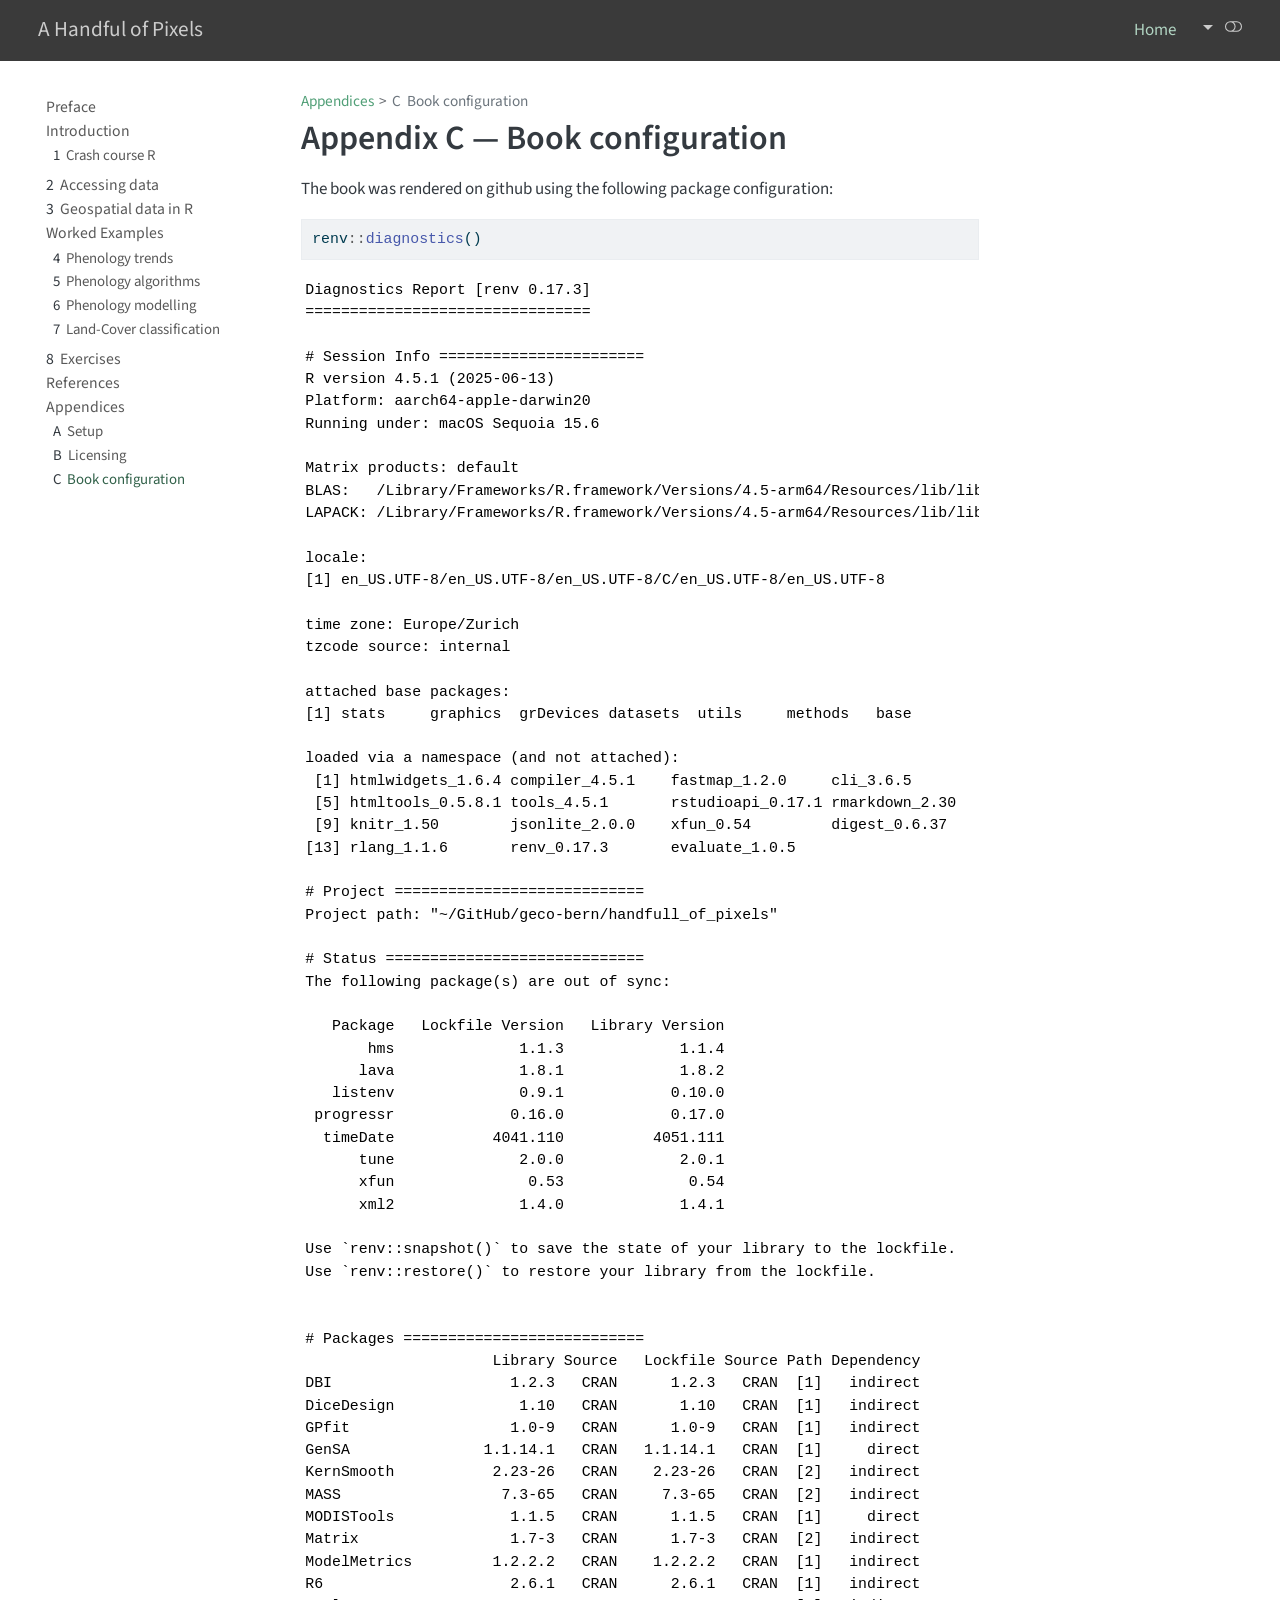
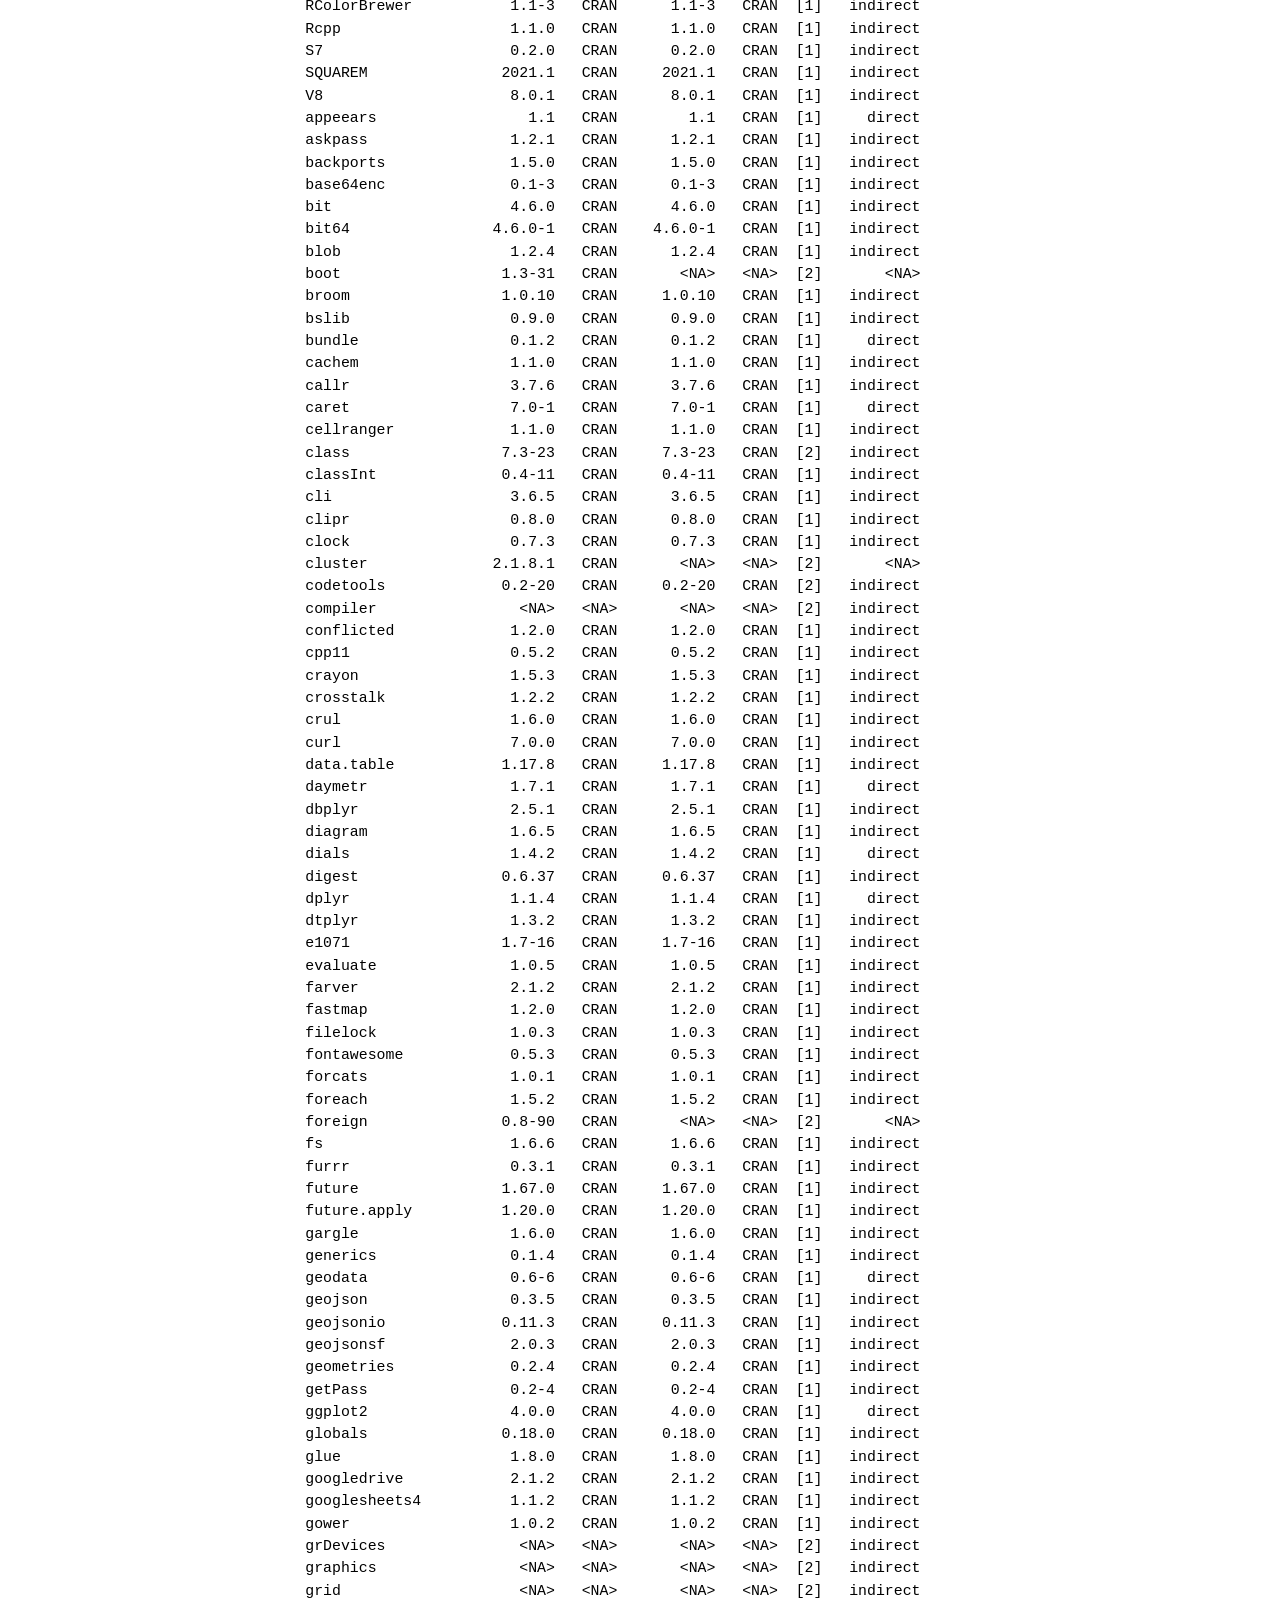
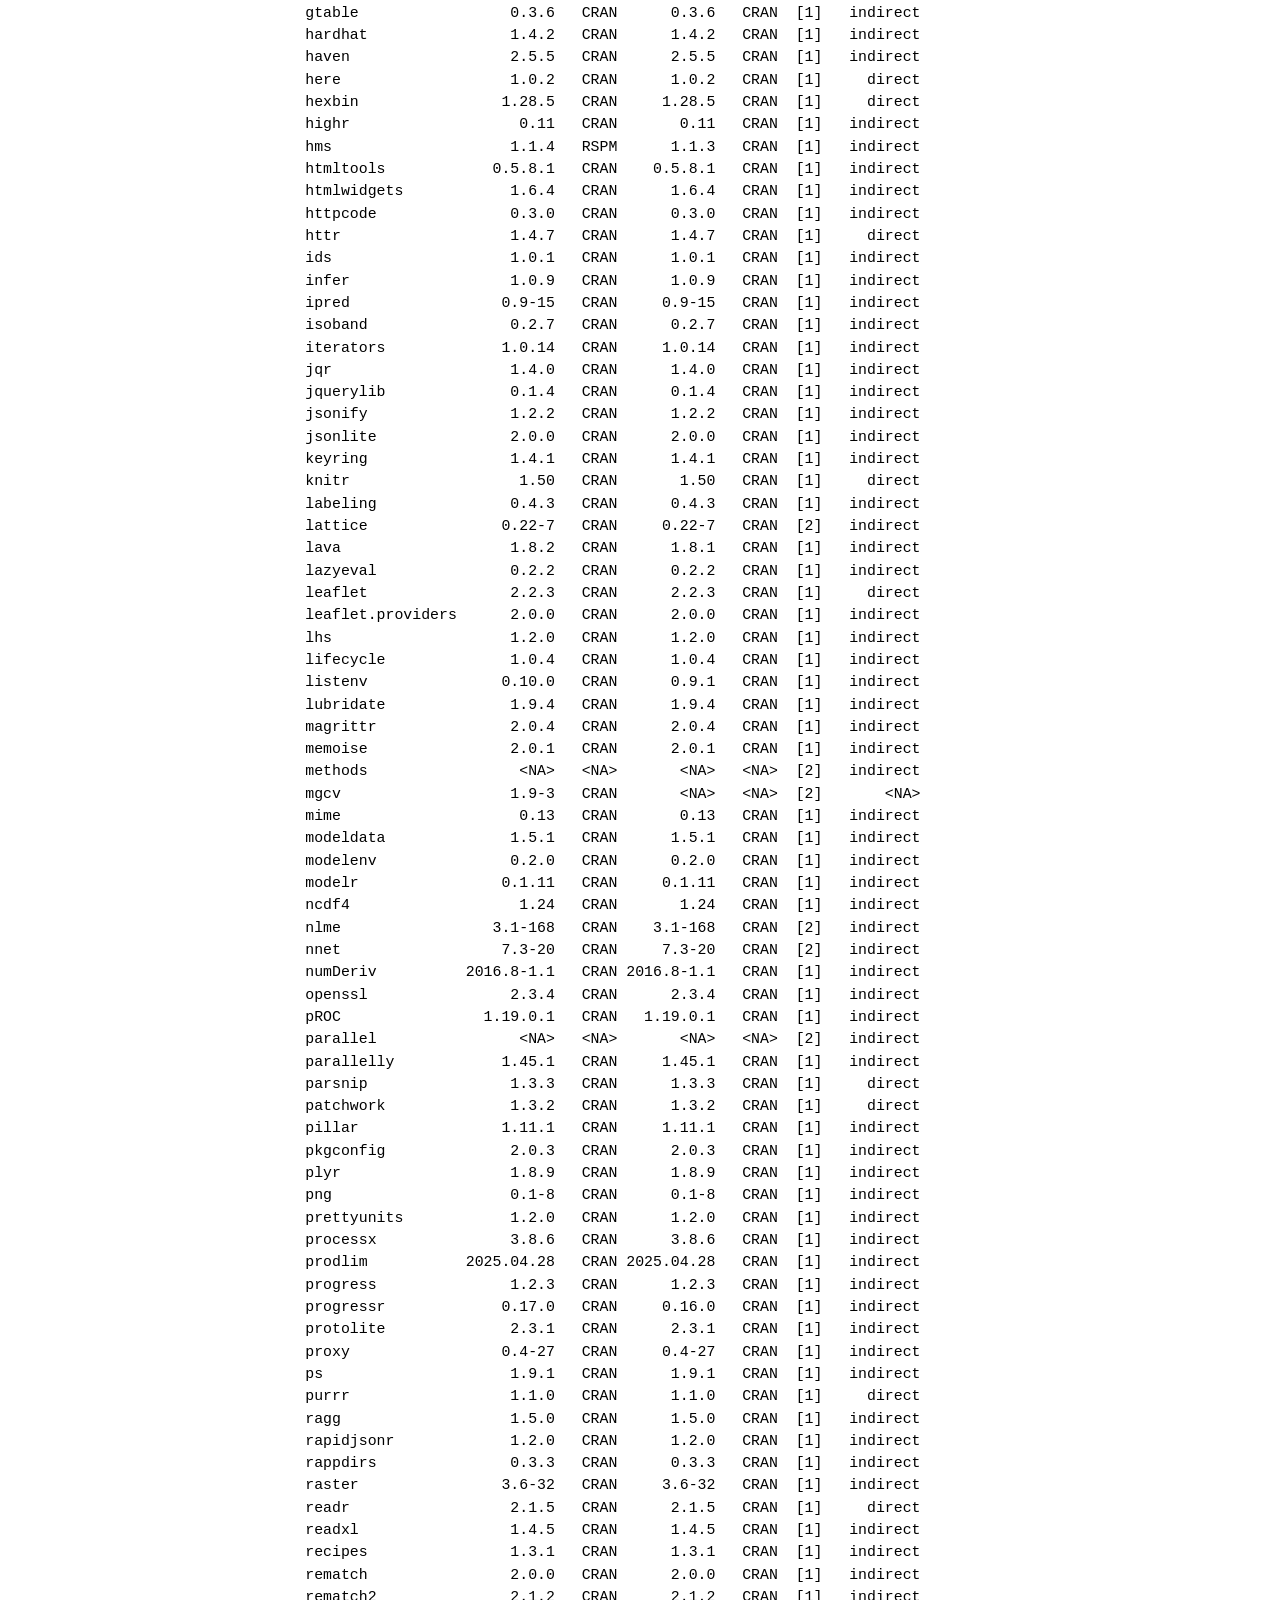
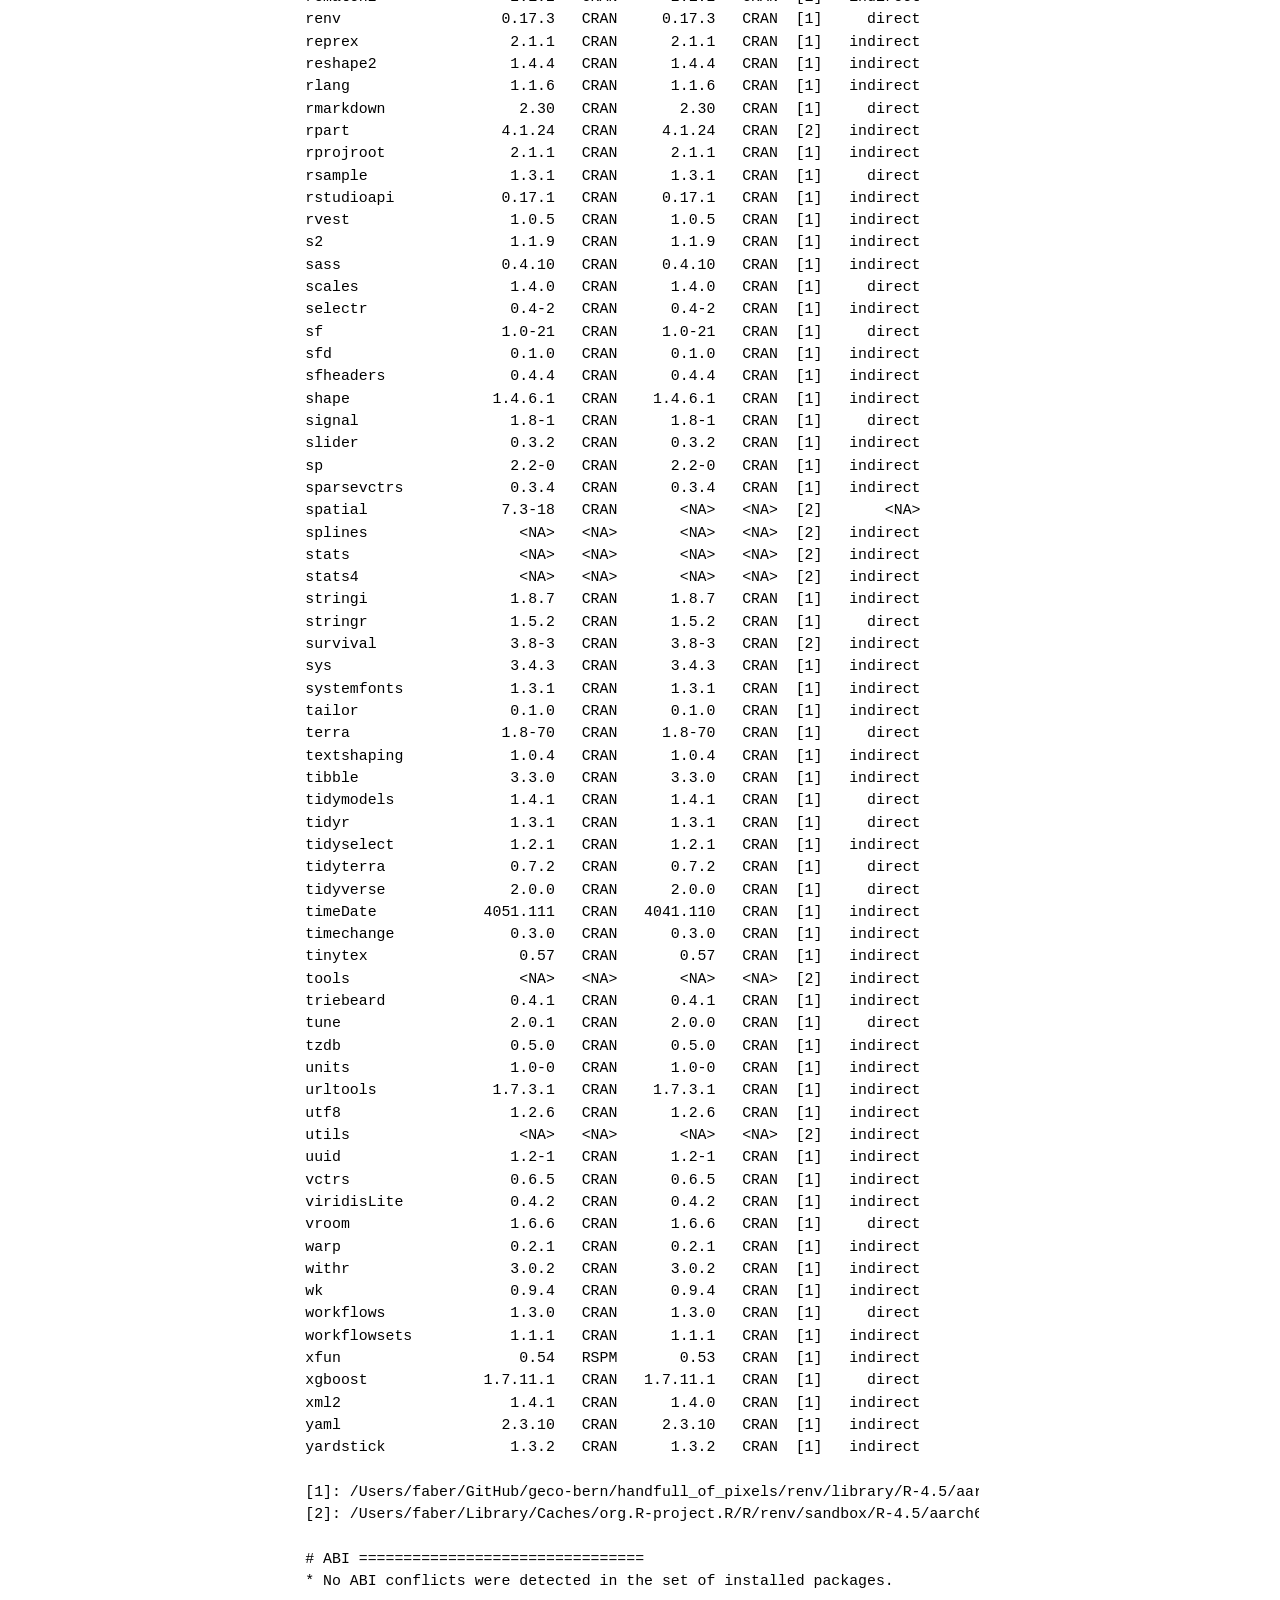
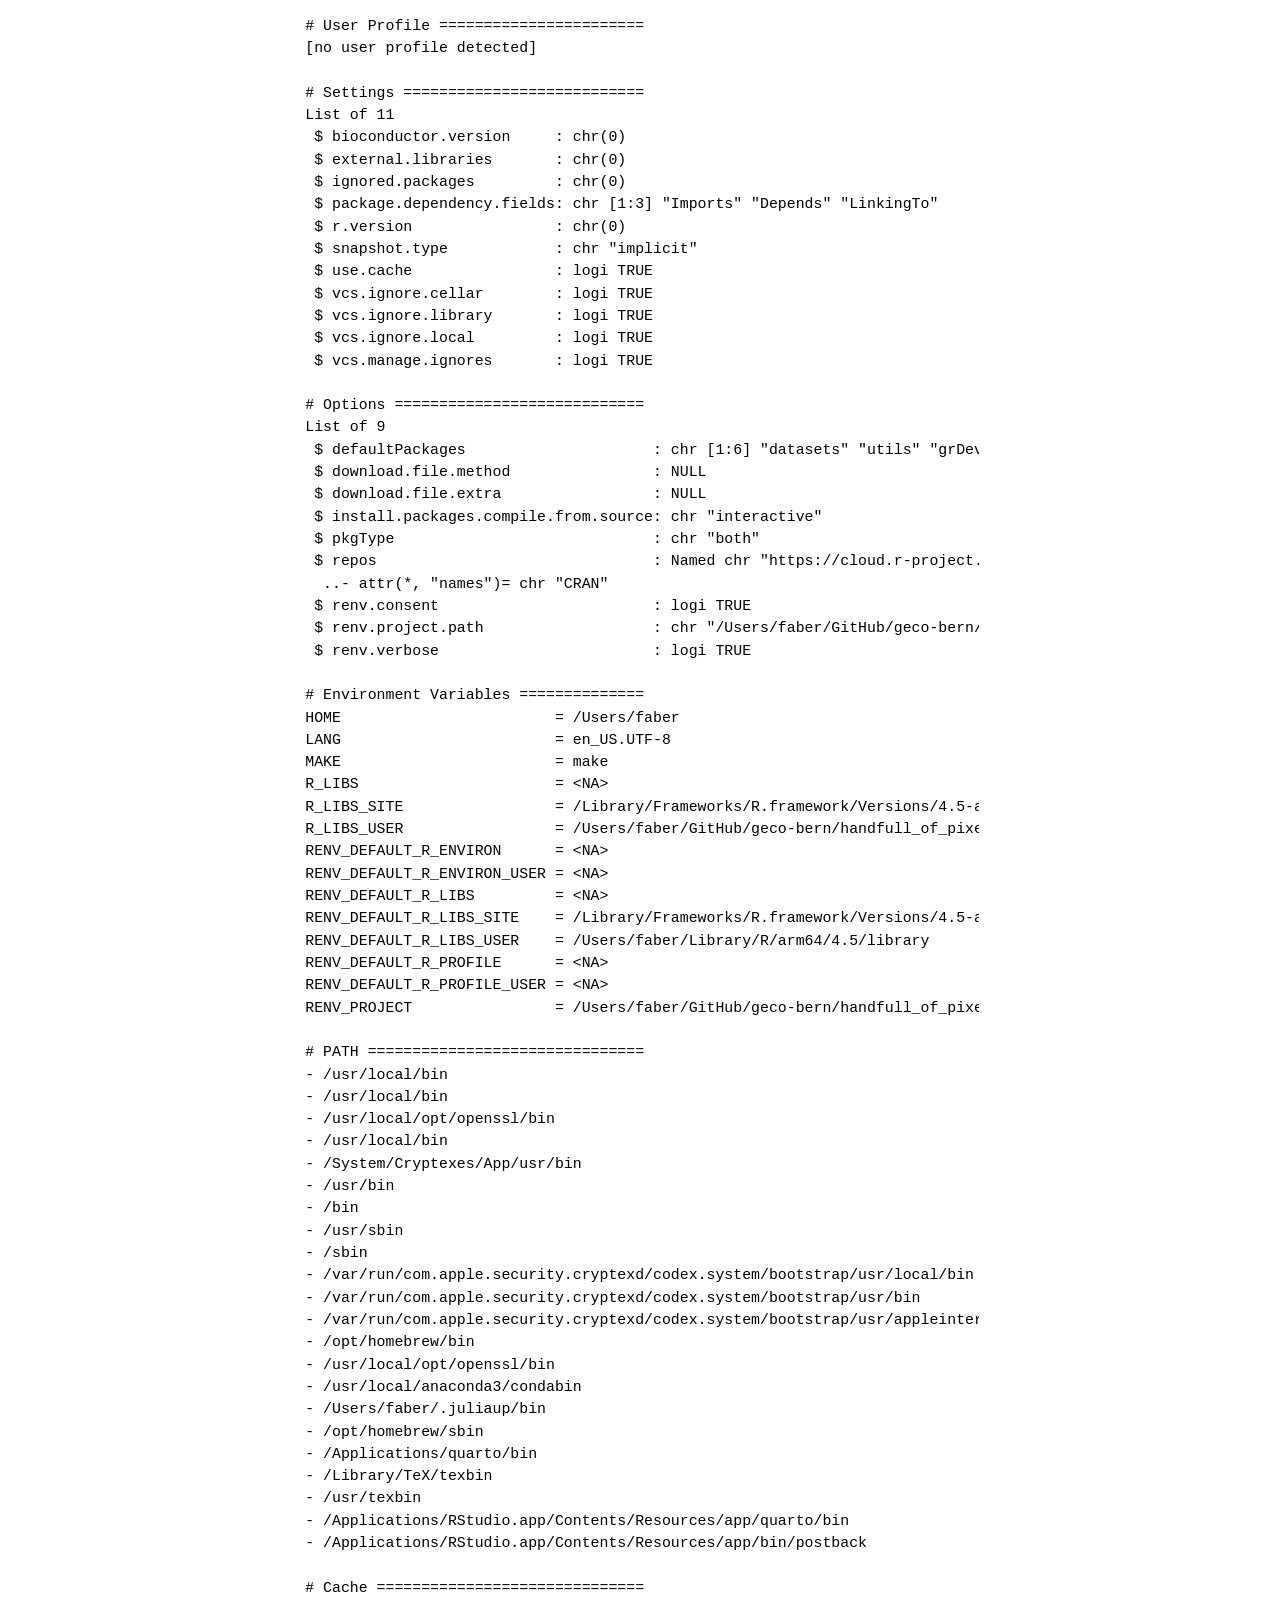
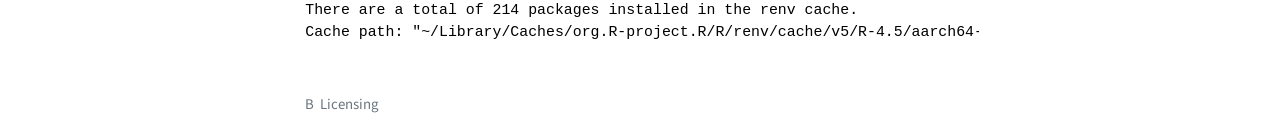
==== commit 18314be0: "Built site for gh-pages" ====
--- a/appendix_config.html
+++ b/appendix_config.html
@@ -122,7 +122,7 @@
     <img src="./images/logo.png" alt="" class="navbar-logo">
     </a>
     <a class="navbar-brand" href="./index.html">
-    <span class="navbar-title"></span>
+    <span class="navbar-title">A Handful of Pixels</span>
     </a>
   </div>
             <div id="quarto-search" class="" title="Search"></div>
@@ -341,147 +341,93 @@
 tzcode source: internal
 
 attached base packages:
-[1] stats     graphics  grDevices utils     datasets  methods   base     
+[1] stats     graphics  grDevices datasets  utils     methods   base     
 
 loaded via a namespace (and not attached):
  [1] htmlwidgets_1.6.4 compiler_4.5.1    fastmap_1.2.0     cli_3.6.5        
- [5] tools_4.5.1       htmltools_0.5.8.1 rstudioapi_0.17.1 rmarkdown_2.30   
- [9] knitr_1.50        jsonlite_2.0.0    xfun_0.53         digest_0.6.37    
-[13] renv_0.17.3       rlang_1.1.6       evaluate_1.0.5   
+ [5] htmltools_0.5.8.1 tools_4.5.1       rstudioapi_0.17.1 rmarkdown_2.30   
+ [9] knitr_1.50        jsonlite_2.0.0    xfun_0.54         digest_0.6.37    
+[13] rlang_1.1.6       renv_0.17.3       evaluate_1.0.5   
 
 # Project ============================
 Project path: "~/GitHub/geco-bern/handfull_of_pixels"
 
 # Status =============================
-* The project is already synchronized with the lockfile.
+The following package(s) are out of sync:
+
+   Package   Lockfile Version   Library Version
+       hms              1.1.3             1.1.4
+      lava              1.8.1             1.8.2
+   listenv              0.9.1            0.10.0
+ progressr             0.16.0            0.17.0
+  timeDate           4041.110          4051.111
+      tune              2.0.0             2.0.1
+      xfun               0.53              0.54
+      xml2              1.4.0             1.4.1
+
+Use `renv::snapshot()` to save the state of your library to the lockfile.
+Use `renv::restore()` to restore your library from the lockfile.
+
 
 # Packages ===========================
                      Library Source   Lockfile Source Path Dependency
-AsioHeaders         1.30.2-1   CRAN       &lt;NA&gt;   &lt;NA&gt;  [1]       &lt;NA&gt;
-BH                  1.87.0-1   CRAN       &lt;NA&gt;   &lt;NA&gt;  [3]       &lt;NA&gt;
-BayesianTools          0.1.8   CRAN       &lt;NA&gt;   &lt;NA&gt;  [3]       &lt;NA&gt;
-Brobdingnag            1.2-9   CRAN       &lt;NA&gt;   &lt;NA&gt;  [3]       &lt;NA&gt;
-CFtime                 1.6.2   CRAN       &lt;NA&gt;   &lt;NA&gt;  [3]       &lt;NA&gt;
 DBI                    1.2.3   CRAN      1.2.3   CRAN  [1]   indirect
-DHARMa                 0.4.7   CRAN       &lt;NA&gt;   &lt;NA&gt;  [3]       &lt;NA&gt;
-Deriv                  4.2.0   CRAN       &lt;NA&gt;   &lt;NA&gt;  [3]       &lt;NA&gt;
 DiceDesign              1.10   CRAN       1.10   CRAN  [1]   indirect
-FNN                  1.1.4.1   CRAN       &lt;NA&gt;   &lt;NA&gt;  [3]       &lt;NA&gt;
-Formula                1.2-5   CRAN       &lt;NA&gt;   &lt;NA&gt;  [3]       &lt;NA&gt;
 GPfit                  1.0-9   CRAN      1.0-9   CRAN  [1]   indirect
 GenSA               1.1.14.1   CRAN   1.1.14.1   CRAN  [1]     direct
-IDPmisc               1.1.21   CRAN       &lt;NA&gt;   &lt;NA&gt;  [3]       &lt;NA&gt;
 KernSmooth           2.23-26   CRAN    2.23-26   CRAN  [2]   indirect
 MASS                  7.3-65   CRAN     7.3-65   CRAN  [2]   indirect
 MODISTools             1.1.5   CRAN      1.1.5   CRAN  [1]     direct
-MODIStsp          2.1.0.9001 GitHub       &lt;NA&gt;   &lt;NA&gt;  [3]       &lt;NA&gt;
 Matrix                 1.7-3   CRAN      1.7-3   CRAN  [2]   indirect
-MatrixModels           0.5-4   CRAN       &lt;NA&gt;   &lt;NA&gt;  [3]       &lt;NA&gt;
-Metrics                0.1.4   CRAN       &lt;NA&gt;   &lt;NA&gt;  [3]       &lt;NA&gt;
 ModelMetrics         1.2.2.2   CRAN    1.2.2.2   CRAN  [1]   indirect
-R.cache               0.17.0   CRAN       &lt;NA&gt;   &lt;NA&gt;  [1]       &lt;NA&gt;
-R.methodsS3            1.8.2   CRAN       &lt;NA&gt;   &lt;NA&gt;  [1]       &lt;NA&gt;
-R.oo                  1.27.1   CRAN       &lt;NA&gt;   &lt;NA&gt;  [1]       &lt;NA&gt;
-R.utils               2.13.0   CRAN       &lt;NA&gt;   &lt;NA&gt;  [1]       &lt;NA&gt;
 R6                     2.6.1   CRAN      2.6.1   CRAN  [1]   indirect
-RApiSerialize          0.1.4   CRAN       &lt;NA&gt;   &lt;NA&gt;  [3]       &lt;NA&gt;
 RColorBrewer           1.1-3   CRAN      1.1-3   CRAN  [1]   indirect
-RNetCDF               2.11-1   CRAN       &lt;NA&gt;   &lt;NA&gt;  [3]       &lt;NA&gt;
-RSpectra              0.16-2   CRAN       &lt;NA&gt;   &lt;NA&gt;  [3]       &lt;NA&gt;
 Rcpp                   1.1.0   CRAN      1.1.0   CRAN  [1]   indirect
-RcppArmadillo       14.6.0-1   CRAN       &lt;NA&gt;   &lt;NA&gt;  [3]       &lt;NA&gt;
-RcppEigen          0.3.4.0.2   CRAN       &lt;NA&gt;   &lt;NA&gt;  [3]       &lt;NA&gt;
-RcppParallel          5.1.10   CRAN       &lt;NA&gt;   &lt;NA&gt;  [3]       &lt;NA&gt;
-RcppThread             2.2.0   CRAN       &lt;NA&gt;   &lt;NA&gt;  [3]       &lt;NA&gt;
-Rdpack                 2.6.4   CRAN       &lt;NA&gt;   &lt;NA&gt;  [3]       &lt;NA&gt;
 S7                     0.2.0   CRAN      0.2.0   CRAN  [1]   indirect
 SQUAREM               2021.1   CRAN     2021.1   CRAN  [1]   indirect
-SparseM               1.84-2   CRAN       &lt;NA&gt;   &lt;NA&gt;  [3]       &lt;NA&gt;
-TH.data                1.1-3   CRAN       &lt;NA&gt;   &lt;NA&gt;  [3]       &lt;NA&gt;
 V8                     8.0.1   CRAN      8.0.1   CRAN  [1]   indirect
-abind                  1.4-8   CRAN       &lt;NA&gt;   &lt;NA&gt;  [3]       &lt;NA&gt;
-ape                    5.8-1   CRAN       &lt;NA&gt;   &lt;NA&gt;  [3]       &lt;NA&gt;
 appeears                 1.1   CRAN        1.1   CRAN  [1]     direct
 askpass                1.2.1   CRAN      1.2.1   CRAN  [1]   indirect
-assertthat             0.2.1   CRAN       &lt;NA&gt;   &lt;NA&gt;  [3]       &lt;NA&gt;
 backports              1.5.0   CRAN      1.5.0   CRAN  [1]   indirect
 base64enc              0.1-3   CRAN      0.1-3   CRAN  [1]   indirect
-bayestestR            0.16.0   CRAN       &lt;NA&gt;   &lt;NA&gt;  [3]       &lt;NA&gt;
 bit                    4.6.0   CRAN      4.6.0   CRAN  [1]   indirect
 bit64                4.6.0-1   CRAN    4.6.0-1   CRAN  [1]   indirect
-bitops                 1.0-9   CRAN       &lt;NA&gt;   &lt;NA&gt;  [3]       &lt;NA&gt;
 blob                   1.2.4   CRAN      1.2.4   CRAN  [1]   indirect
-bookdown                0.43   CRAN       &lt;NA&gt;   &lt;NA&gt;  [3]       &lt;NA&gt;
 boot                  1.3-31   CRAN       &lt;NA&gt;   &lt;NA&gt;  [2]       &lt;NA&gt;
-brew                  1.0-10   CRAN       &lt;NA&gt;   &lt;NA&gt;  [1]       &lt;NA&gt;
-bridgesampling         1.1-2   CRAN       &lt;NA&gt;   &lt;NA&gt;  [3]       &lt;NA&gt;
-brio                   1.1.5   CRAN       &lt;NA&gt;   &lt;NA&gt;  [3]       &lt;NA&gt;
 broom                 1.0.10   CRAN     1.0.10   CRAN  [1]   indirect
 bslib                  0.9.0   CRAN      0.9.0   CRAN  [1]   indirect
 bundle                 0.1.2   CRAN      0.1.2   CRAN  [1]     direct
 cachem                 1.1.0   CRAN      1.1.0   CRAN  [1]   indirect
 callr                  3.7.6   CRAN      3.7.6   CRAN  [1]   indirect
-car                    3.1-3   CRAN       &lt;NA&gt;   &lt;NA&gt;  [3]       &lt;NA&gt;
-carData                3.0-5   CRAN       &lt;NA&gt;   &lt;NA&gt;  [3]       &lt;NA&gt;
 caret                  7.0-1   CRAN      7.0-1   CRAN  [1]     direct
 cellranger             1.1.0   CRAN      1.1.0   CRAN  [1]   indirect
-changepoint              2.3   CRAN       &lt;NA&gt;   &lt;NA&gt;  [1]       &lt;NA&gt;
-checkthat              0.1.0   CRAN       &lt;NA&gt;   &lt;NA&gt;  [3]       &lt;NA&gt;
-chromote               0.5.1   CRAN       &lt;NA&gt;   &lt;NA&gt;  [1]       &lt;NA&gt;
 class                 7.3-23   CRAN     7.3-23   CRAN  [2]   indirect
 classInt              0.4-11   CRAN     0.4-11   CRAN  [1]   indirect
 cli                    3.6.5   CRAN      3.6.5   CRAN  [1]   indirect
 clipr                  0.8.0   CRAN      0.8.0   CRAN  [1]   indirect
 clock                  0.7.3   CRAN      0.7.3   CRAN  [1]   indirect
-clue                  0.3-66   CRAN       &lt;NA&gt;   &lt;NA&gt;  [3]       &lt;NA&gt;
 cluster              2.1.8.1   CRAN       &lt;NA&gt;   &lt;NA&gt;  [2]       &lt;NA&gt;
-coda                0.19-4.1   CRAN       &lt;NA&gt;   &lt;NA&gt;  [3]       &lt;NA&gt;
 codetools             0.2-20   CRAN     0.2-20   CRAN  [2]   indirect
-collections            0.3.9   CRAN       &lt;NA&gt;   &lt;NA&gt;  [1]       &lt;NA&gt;
-commonmark             2.0.0   CRAN       &lt;NA&gt;   &lt;NA&gt;  [1]       &lt;NA&gt;
 compiler                &lt;NA&gt;   &lt;NA&gt;       &lt;NA&gt;   &lt;NA&gt;  [2]   indirect
-confintr               1.0.2   CRAN       &lt;NA&gt;   &lt;NA&gt;  [3]       &lt;NA&gt;
 conflicted             1.2.0   CRAN      1.2.0   CRAN  [1]   indirect
-corrplot                0.95   CRAN       &lt;NA&gt;   &lt;NA&gt;  [3]       &lt;NA&gt;
-covr                   3.6.4   CRAN       &lt;NA&gt;   &lt;NA&gt;  [3]       &lt;NA&gt;
-cowplot                1.2.0   CRAN       &lt;NA&gt;   &lt;NA&gt;  [3]       &lt;NA&gt;
 cpp11                  0.5.2   CRAN      0.5.2   CRAN  [1]   indirect
 crayon                 1.5.3   CRAN      1.5.3   CRAN  [1]   indirect
-credentials            2.0.2   CRAN       &lt;NA&gt;   &lt;NA&gt;  [3]       &lt;NA&gt;
 crosstalk              1.2.2   CRAN      1.2.2   CRAN  [1]   indirect
 crul                   1.6.0   CRAN      1.6.0   CRAN  [1]   indirect
 curl                   7.0.0   CRAN      7.0.0   CRAN  [1]   indirect
 data.table            1.17.8   CRAN     1.17.8   CRAN  [1]   indirect
-datastorr              0.0.4 GitHub       &lt;NA&gt;   &lt;NA&gt;  [3]       &lt;NA&gt;
-datawizard             1.1.0   CRAN       &lt;NA&gt;   &lt;NA&gt;  [3]       &lt;NA&gt;
 daymetr                1.7.1   CRAN      1.7.1   CRAN  [1]     direct
 dbplyr                 2.5.1   CRAN      2.5.1   CRAN  [1]   indirect
-desc                   1.4.3   CRAN       &lt;NA&gt;   &lt;NA&gt;  [1]       &lt;NA&gt;
-devtools               2.4.5   CRAN       &lt;NA&gt;   &lt;NA&gt;  [3]       &lt;NA&gt;
 diagram                1.6.5   CRAN      1.6.5   CRAN  [1]   indirect
 dials                  1.4.2   CRAN      1.4.2   CRAN  [1]     direct
-diffobj                0.3.6   CRAN       &lt;NA&gt;   &lt;NA&gt;  [3]       &lt;NA&gt;
 digest                0.6.37   CRAN     0.6.37   CRAN  [1]   indirect
-doBy                  4.6.27   CRAN       &lt;NA&gt;   &lt;NA&gt;  [3]       &lt;NA&gt;
-doFuture               1.1.1   CRAN       &lt;NA&gt;   &lt;NA&gt;  [3]       &lt;NA&gt;
-doParallel            1.0.17   CRAN       &lt;NA&gt;   &lt;NA&gt;  [3]       &lt;NA&gt;
-downlit                0.4.4   CRAN       &lt;NA&gt;   &lt;NA&gt;  [3]       &lt;NA&gt;
 dplyr                  1.1.4   CRAN      1.1.4   CRAN  [1]     direct
 dtplyr                 1.3.2   CRAN      1.3.2   CRAN  [1]   indirect
-dtw                   1.23-1   CRAN       &lt;NA&gt;   &lt;NA&gt;  [3]       &lt;NA&gt;
-dtwclust               6.0.0   CRAN       &lt;NA&gt;   &lt;NA&gt;  [3]       &lt;NA&gt;
 e1071                 1.7-16   CRAN     1.7-16   CRAN  [1]   indirect
-elevatr               0.99.0   CRAN       &lt;NA&gt;   &lt;NA&gt;  [3]       &lt;NA&gt;
-ellipse                0.5.0   CRAN       &lt;NA&gt;   &lt;NA&gt;  [3]       &lt;NA&gt;
-ellipsis               0.3.2   CRAN       &lt;NA&gt;   &lt;NA&gt;  [3]       &lt;NA&gt;
-emulator              1.2-24   CRAN       &lt;NA&gt;   &lt;NA&gt;  [3]       &lt;NA&gt;
 evaluate               1.0.5   CRAN      1.0.5   CRAN  [1]   indirect
-expm                   1.0-0   CRAN       &lt;NA&gt;   &lt;NA&gt;  [3]       &lt;NA&gt;
-fansi                  1.0.6   CRAN       &lt;NA&gt;   &lt;NA&gt;  [3]       &lt;NA&gt;
 farver                 2.1.2   CRAN      2.1.2   CRAN  [1]   indirect
 fastmap                1.2.0   CRAN      1.2.0   CRAN  [1]   indirect
 filelock               1.0.3   CRAN      1.0.3   CRAN  [1]   indirect
-flexclust              1.5.0   CRAN       &lt;NA&gt;   &lt;NA&gt;  [3]       &lt;NA&gt;
 fontawesome            0.5.3   CRAN      0.5.3   CRAN  [1]   indirect
 forcats                1.0.1   CRAN      1.0.1   CRAN  [1]   indirect
 foreach                1.5.2   CRAN      1.5.2   CRAN  [1]   indirect
@@ -490,268 +436,163 @@
 furrr                  0.3.1   CRAN      0.3.1   CRAN  [1]   indirect
 future                1.67.0   CRAN     1.67.0   CRAN  [1]   indirect
 future.apply          1.20.0   CRAN     1.20.0   CRAN  [1]   indirect
-gap                      1.6   CRAN       &lt;NA&gt;   &lt;NA&gt;  [3]       &lt;NA&gt;
-gap.datasets           0.0.6   CRAN       &lt;NA&gt;   &lt;NA&gt;  [3]       &lt;NA&gt;
 gargle                 1.6.0   CRAN      1.6.0   CRAN  [1]   indirect
-gdalUtilities          1.2.5   CRAN       &lt;NA&gt;   &lt;NA&gt;  [3]       &lt;NA&gt;
 generics               0.1.4   CRAN      0.1.4   CRAN  [1]   indirect
 geodata                0.6-6   CRAN      0.6-6   CRAN  [1]     direct
 geojson                0.3.5   CRAN      0.3.5   CRAN  [1]   indirect
 geojsonio             0.11.3   CRAN     0.11.3   CRAN  [1]   indirect
 geojsonsf              2.0.3   CRAN      2.0.3   CRAN  [1]   indirect
 geometries             0.2.4   CRAN      0.2.4   CRAN  [1]   indirect
-gert                   2.1.5   CRAN       &lt;NA&gt;   &lt;NA&gt;  [3]       &lt;NA&gt;
 getPass                0.2-4   CRAN      0.2-4   CRAN  [1]   indirect
-ggmap                  4.0.1   CRAN       &lt;NA&gt;   &lt;NA&gt;  [3]       &lt;NA&gt;
 ggplot2                4.0.0   CRAN      4.0.0   CRAN  [1]     direct
-ggpmisc                0.6.1   CRAN       &lt;NA&gt;   &lt;NA&gt;  [3]       &lt;NA&gt;
-ggpp                 0.5.8-1   CRAN       &lt;NA&gt;   &lt;NA&gt;  [3]       &lt;NA&gt;
-ggrepel                0.9.6   CRAN       &lt;NA&gt;   &lt;NA&gt;  [3]       &lt;NA&gt;
-gh                     1.5.0   CRAN       &lt;NA&gt;   &lt;NA&gt;  [3]       &lt;NA&gt;
-gitcreds               0.1.2   CRAN       &lt;NA&gt;   &lt;NA&gt;  [3]       &lt;NA&gt;
 globals               0.18.0   CRAN     0.18.0   CRAN  [1]   indirect
 glue                   1.8.0   CRAN      1.8.0   CRAN  [1]   indirect
-gmm                      1.8   CRAN       &lt;NA&gt;   &lt;NA&gt;  [3]       &lt;NA&gt;
 googledrive            2.1.2   CRAN      2.1.2   CRAN  [1]   indirect
 googlesheets4          1.1.2   CRAN      1.1.2   CRAN  [1]   indirect
 gower                  1.0.2   CRAN      1.0.2   CRAN  [1]   indirect
 grDevices               &lt;NA&gt;   &lt;NA&gt;       &lt;NA&gt;   &lt;NA&gt;  [2]   indirect
 graphics                &lt;NA&gt;   &lt;NA&gt;       &lt;NA&gt;   &lt;NA&gt;  [2]   indirect
 grid                    &lt;NA&gt;   &lt;NA&gt;       &lt;NA&gt;   &lt;NA&gt;  [2]   indirect
-gridExtra                2.3   CRAN       &lt;NA&gt;   &lt;NA&gt;  [3]       &lt;NA&gt;
 gtable                 0.3.6   CRAN      0.3.6   CRAN  [1]   indirect
 hardhat                1.4.2   CRAN      1.4.2   CRAN  [1]   indirect
 haven                  2.5.5   CRAN      2.5.5   CRAN  [1]   indirect
 here                   1.0.2   CRAN      1.0.2   CRAN  [1]     direct
 hexbin                1.28.5   CRAN     1.28.5   CRAN  [1]     direct
 highr                   0.11   CRAN       0.11   CRAN  [1]   indirect
-hms                    1.1.3   CRAN      1.1.3   CRAN  [1]   indirect
+hms                    1.1.4   RSPM      1.1.3   CRAN  [1]   indirect
 htmltools            0.5.8.1   CRAN    0.5.8.1   CRAN  [1]   indirect
 htmlwidgets            1.6.4   CRAN      1.6.4   CRAN  [1]   indirect
 httpcode               0.3.0   CRAN      0.3.0   CRAN  [1]   indirect
-httpuv                1.6.16   CRAN       &lt;NA&gt;   &lt;NA&gt;  [3]       &lt;NA&gt;
 httr                   1.4.7   CRAN      1.4.7   CRAN  [1]     direct
-httr2                  1.1.2   CRAN       &lt;NA&gt;   &lt;NA&gt;  [3]       &lt;NA&gt;
-hwsdr                    1.2   CRAN       &lt;NA&gt;   &lt;NA&gt;  [3]       &lt;NA&gt;
 ids                    1.0.1   CRAN      1.0.1   CRAN  [1]   indirect
 infer                  1.0.9   CRAN      1.0.9   CRAN  [1]   indirect
-ini                    0.3.1   CRAN       &lt;NA&gt;   &lt;NA&gt;  [3]       &lt;NA&gt;
-insight                1.3.0   CRAN       &lt;NA&gt;   &lt;NA&gt;  [3]       &lt;NA&gt;
 ipred                 0.9-15   CRAN     0.9-15   CRAN  [1]   indirect
 isoband                0.2.7   CRAN      0.2.7   CRAN  [1]   indirect
 iterators             1.0.14   CRAN     1.0.14   CRAN  [1]   indirect
-janitor                2.2.1   CRAN       &lt;NA&gt;   &lt;NA&gt;  [3]       &lt;NA&gt;
-jpeg                  0.1-11   CRAN       &lt;NA&gt;   &lt;NA&gt;  [3]       &lt;NA&gt;
 jqr                    1.4.0   CRAN      1.4.0   CRAN  [1]   indirect
 jquerylib              0.1.4   CRAN      0.1.4   CRAN  [1]   indirect
 jsonify                1.2.2   CRAN      1.2.2   CRAN  [1]   indirect
 jsonlite               2.0.0   CRAN      2.0.0   CRAN  [1]   indirect
-kableExtra             1.4.0   CRAN       &lt;NA&gt;   &lt;NA&gt;  [3]       &lt;NA&gt;
 keyring                1.4.1   CRAN      1.4.1   CRAN  [1]   indirect
 knitr                   1.50   CRAN       1.50   CRAN  [1]     direct
 labeling               0.4.3   CRAN      0.4.3   CRAN  [1]   indirect
-languageserver        0.3.16   CRAN       &lt;NA&gt;   &lt;NA&gt;  [1]       &lt;NA&gt;
-later                  1.4.4   CRAN       &lt;NA&gt;   &lt;NA&gt;  [1]       &lt;NA&gt;
 lattice               0.22-7   CRAN     0.22-7   CRAN  [2]   indirect
-lava                   1.8.1   CRAN      1.8.1   CRAN  [1]   indirect
+lava                   1.8.2   CRAN      1.8.1   CRAN  [1]   indirect
 lazyeval               0.2.2   CRAN      0.2.2   CRAN  [1]   indirect
-leaf13C                0.2.2 GitHub       &lt;NA&gt;   &lt;NA&gt;  [3]       &lt;NA&gt;
 leaflet                2.2.3   CRAN      2.2.3   CRAN  [1]     direct
 leaflet.providers      2.0.0   CRAN      2.0.0   CRAN  [1]   indirect
 lhs                    1.2.0   CRAN      1.2.0   CRAN  [1]   indirect
 lifecycle              1.0.4   CRAN      1.0.4   CRAN  [1]   indirect
-lintr                  3.2.0   CRAN       &lt;NA&gt;   &lt;NA&gt;  [1]       &lt;NA&gt;
-listenv                0.9.1   CRAN      0.9.1   CRAN  [1]   indirect
-lme4                  1.1-37   CRAN       &lt;NA&gt;   &lt;NA&gt;  [3]       &lt;NA&gt;
-lmodel2                1.7-4   CRAN       &lt;NA&gt;   &lt;NA&gt;  [3]       &lt;NA&gt;
-lmtest                0.9-40   CRAN       &lt;NA&gt;   &lt;NA&gt;  [3]       &lt;NA&gt;
+listenv               0.10.0   CRAN      0.9.1   CRAN  [1]   indirect
 lubridate              1.9.4   CRAN      1.9.4   CRAN  [1]   indirect
 magrittr               2.0.4   CRAN      2.0.4   CRAN  [1]   indirect
 memoise                2.0.1   CRAN      2.0.1   CRAN  [1]   indirect
 methods                 &lt;NA&gt;   &lt;NA&gt;       &lt;NA&gt;   &lt;NA&gt;  [2]   indirect
 mgcv                   1.9-3   CRAN       &lt;NA&gt;   &lt;NA&gt;  [2]       &lt;NA&gt;
-microbenchmark         1.5.0   CRAN       &lt;NA&gt;   &lt;NA&gt;  [3]       &lt;NA&gt;
 mime                    0.13   CRAN       0.13   CRAN  [1]   indirect
-miniUI                 0.1.2   CRAN       &lt;NA&gt;   &lt;NA&gt;  [3]       &lt;NA&gt;
-minqa                  1.2.8   CRAN       &lt;NA&gt;   &lt;NA&gt;  [3]       &lt;NA&gt;
 modeldata              1.5.1   CRAN      1.5.1   CRAN  [1]   indirect
 modelenv               0.2.0   CRAN      0.2.0   CRAN  [1]   indirect
 modelr                0.1.11   CRAN     0.1.11   CRAN  [1]   indirect
-modeltools            0.2-24   CRAN       &lt;NA&gt;   &lt;NA&gt;  [3]       &lt;NA&gt;
-msm                    1.8.2   CRAN       &lt;NA&gt;   &lt;NA&gt;  [3]       &lt;NA&gt;
-multcomp              1.4-28   CRAN       &lt;NA&gt;   &lt;NA&gt;  [3]       &lt;NA&gt;
-multcompView          0.1-10   CRAN       &lt;NA&gt;   &lt;NA&gt;  [3]       &lt;NA&gt;
-multidplyr             0.1.3   CRAN       &lt;NA&gt;   &lt;NA&gt;  [3]       &lt;NA&gt;
-mvtnorm                1.3-3   CRAN       &lt;NA&gt;   &lt;NA&gt;  [3]       &lt;NA&gt;
 ncdf4                   1.24   CRAN       1.24   CRAN  [1]   indirect
-ncmeta                 0.4.0   CRAN       &lt;NA&gt;   &lt;NA&gt;  [3]       &lt;NA&gt;
 nlme                 3.1-168   CRAN    3.1-168   CRAN  [2]   indirect
-nloptr                 2.2.1   CRAN       &lt;NA&gt;   &lt;NA&gt;  [3]       &lt;NA&gt;
 nnet                  7.3-20   CRAN     7.3-20   CRAN  [2]   indirect
 numDeriv          2016.8-1.1   CRAN 2016.8-1.1   CRAN  [1]   indirect
-numbers                0.8-5   CRAN       &lt;NA&gt;   &lt;NA&gt;  [3]       &lt;NA&gt;
 openssl                2.3.4   CRAN      2.3.4   CRAN  [1]   indirect
-openxlsx               4.2.8   CRAN       &lt;NA&gt;   &lt;NA&gt;  [3]       &lt;NA&gt;
 pROC                1.19.0.1   CRAN   1.19.0.1   CRAN  [1]   indirect
 parallel                &lt;NA&gt;   &lt;NA&gt;       &lt;NA&gt;   &lt;NA&gt;  [2]   indirect
 parallelly            1.45.1   CRAN     1.45.1   CRAN  [1]   indirect
 parsnip                1.3.3   CRAN      1.3.3   CRAN  [1]     direct
 patchwork              1.3.2   CRAN      1.3.2   CRAN  [1]     direct
-pbkrtest               0.5.4   CRAN       &lt;NA&gt;   &lt;NA&gt;  [3]       &lt;NA&gt;
-performance           0.14.0   CRAN       &lt;NA&gt;   &lt;NA&gt;  [3]       &lt;NA&gt;
-phenocamr              1.1.5   CRAN       &lt;NA&gt;   &lt;NA&gt;  [1]       &lt;NA&gt;
 pillar                1.11.1   CRAN     1.11.1   CRAN  [1]   indirect
-pkgbuild               1.4.8   CRAN       &lt;NA&gt;   &lt;NA&gt;  [1]       &lt;NA&gt;
 pkgconfig              2.0.3   CRAN      2.0.3   CRAN  [1]   indirect
-pkgdown                2.1.3   CRAN       &lt;NA&gt;   &lt;NA&gt;  [3]       &lt;NA&gt;
-pkgload                1.4.1   CRAN       &lt;NA&gt;   &lt;NA&gt;  [1]       &lt;NA&gt;
-plotly                4.11.0   CRAN       &lt;NA&gt;   &lt;NA&gt;  [3]       &lt;NA&gt;
 plyr                   1.8.9   CRAN      1.8.9   CRAN  [1]   indirect
 png                    0.1-8   CRAN      0.1-8   CRAN  [1]   indirect
-polynom                1.4-1   CRAN       &lt;NA&gt;   &lt;NA&gt;  [3]       &lt;NA&gt;
-ppcor                    1.1   CRAN       &lt;NA&gt;   &lt;NA&gt;  [3]       &lt;NA&gt;
-praise                 1.0.0   CRAN       &lt;NA&gt;   &lt;NA&gt;  [3]       &lt;NA&gt;
 prettyunits            1.2.0   CRAN      1.2.0   CRAN  [1]   indirect
 processx               3.8.6   CRAN      3.8.6   CRAN  [1]   indirect
 prodlim           2025.04.28   CRAN 2025.04.28   CRAN  [1]   indirect
-profvis                0.4.0   CRAN       &lt;NA&gt;   &lt;NA&gt;  [3]       &lt;NA&gt;
 progress               1.2.3   CRAN      1.2.3   CRAN  [1]   indirect
-progressr             0.16.0   CRAN     0.16.0   CRAN  [1]   indirect
-promises               1.3.3   CRAN       &lt;NA&gt;   &lt;NA&gt;  [1]       &lt;NA&gt;
+progressr             0.17.0   CRAN     0.16.0   CRAN  [1]   indirect
 protolite              2.3.1   CRAN      2.3.1   CRAN  [1]   indirect
 proxy                 0.4-27   CRAN     0.4-27   CRAN  [1]   indirect
 ps                     1.9.1   CRAN      1.9.1   CRAN  [1]   indirect
 purrr                  1.1.0   CRAN      1.1.0   CRAN  [1]     direct
-qgam                   2.0.0   CRAN       &lt;NA&gt;   &lt;NA&gt;  [3]       &lt;NA&gt;
-qs                    0.27.3   CRAN       &lt;NA&gt;   &lt;NA&gt;  [3]       &lt;NA&gt;
-quantreg                 6.1   CRAN       &lt;NA&gt;   &lt;NA&gt;  [3]       &lt;NA&gt;
 ragg                   1.5.0   CRAN      1.5.0   CRAN  [1]   indirect
-ranger                0.17.0   CRAN       &lt;NA&gt;   &lt;NA&gt;  [3]       &lt;NA&gt;
 rapidjsonr             1.2.0   CRAN      1.2.0   CRAN  [1]   indirect
 rappdirs               0.3.3   CRAN      0.3.3   CRAN  [1]   indirect
 raster                3.6-32   CRAN     3.6-32   CRAN  [1]   indirect
-rbibutils                2.3   CRAN       &lt;NA&gt;   &lt;NA&gt;  [3]       &lt;NA&gt;
-rcmdcheck              1.4.0   CRAN       &lt;NA&gt;   &lt;NA&gt;  [3]       &lt;NA&gt;
 readr                  2.1.5   CRAN      2.1.5   CRAN  [1]     direct
 readxl                 1.4.5   CRAN      1.4.5   CRAN  [1]   indirect
 recipes                1.3.1   CRAN      1.3.1   CRAN  [1]   indirect
-reformulas             0.4.1   CRAN       &lt;NA&gt;   &lt;NA&gt;  [3]       &lt;NA&gt;
 rematch                2.0.0   CRAN      2.0.0   CRAN  [1]   indirect
 rematch2               2.1.2   CRAN      2.1.2   CRAN  [1]   indirect
-remotes                2.5.0   CRAN       &lt;NA&gt;   &lt;NA&gt;  [3]       &lt;NA&gt;
 renv                  0.17.3   CRAN     0.17.3   CRAN  [1]     direct
-repr                   1.1.7   CRAN       &lt;NA&gt;   &lt;NA&gt;  [3]       &lt;NA&gt;
 reprex                 2.1.1   CRAN      2.1.1   CRAN  [1]   indirect
 reshape2               1.4.4   CRAN      1.4.4   CRAN  [1]   indirect
-rex                    1.2.1   CRAN       &lt;NA&gt;   &lt;NA&gt;  [1]       &lt;NA&gt;
-rgeco                    0.9 GitHub       &lt;NA&gt;   &lt;NA&gt;  [3]       &lt;NA&gt;
 rlang                  1.1.6   CRAN      1.1.6   CRAN  [1]   indirect
 rmarkdown               2.30   CRAN       2.30   CRAN  [1]     direct
-rnaturalearth          1.0.1   CRAN       &lt;NA&gt;   &lt;NA&gt;  [3]       &lt;NA&gt;
-rnaturalearthdata      1.0.0   CRAN       &lt;NA&gt;   &lt;NA&gt;  [3]       &lt;NA&gt;
-roxygen2               7.3.3   CRAN       &lt;NA&gt;   &lt;NA&gt;  [1]       &lt;NA&gt;
 rpart                 4.1.24   CRAN     4.1.24   CRAN  [2]   indirect
-rpart.plot             3.1.2   CRAN       &lt;NA&gt;   &lt;NA&gt;  [3]       &lt;NA&gt;
-rpmodel                1.2.3   CRAN       &lt;NA&gt;   &lt;NA&gt;  [3]       &lt;NA&gt;
 rprojroot              2.1.1   CRAN      2.1.1   CRAN  [1]   indirect
 rsample                1.3.1   CRAN      1.3.1   CRAN  [1]     direct
-rsofun            5.1.0.9000   CRAN       &lt;NA&gt;   &lt;NA&gt;  [3]       &lt;NA&gt;
 rstudioapi            0.17.1   CRAN     0.17.1   CRAN  [1]   indirect
-rversions              2.1.2   CRAN       &lt;NA&gt;   &lt;NA&gt;  [3]       &lt;NA&gt;
 rvest                  1.0.5   CRAN      1.0.5   CRAN  [1]   indirect
 s2                     1.1.9   CRAN      1.1.9   CRAN  [1]   indirect
-sandwich               3.1-1   CRAN       &lt;NA&gt;   &lt;NA&gt;  [3]       &lt;NA&gt;
 sass                  0.4.10   CRAN     0.4.10   CRAN  [1]   indirect
 scales                 1.4.0   CRAN      1.4.0   CRAN  [1]     direct
-scico                  1.5.0   CRAN       &lt;NA&gt;   &lt;NA&gt;  [3]       &lt;NA&gt;
 selectr                0.4-2   CRAN      0.4-2   CRAN  [1]   indirect
-sensitivity           1.30.1   CRAN       &lt;NA&gt;   &lt;NA&gt;  [3]       &lt;NA&gt;
-sessioninfo            1.2.3   CRAN       &lt;NA&gt;   &lt;NA&gt;  [3]       &lt;NA&gt;
 sf                    1.0-21   CRAN     1.0-21   CRAN  [1]     direct
 sfd                    0.1.0   CRAN      0.1.0   CRAN  [1]   indirect
 sfheaders              0.4.4   CRAN      0.4.4   CRAN  [1]   indirect
 shape                1.4.6.1   CRAN    1.4.6.1   CRAN  [1]   indirect
-shiny                 1.11.1   CRAN       &lt;NA&gt;   &lt;NA&gt;  [3]       &lt;NA&gt;
-shinyjs                2.1.0   CRAN       &lt;NA&gt;   &lt;NA&gt;  [3]       &lt;NA&gt;
 signal                 1.8-1   CRAN      1.8-1   CRAN  [1]     direct
-skimr                  2.1.5   CRAN       &lt;NA&gt;   &lt;NA&gt;  [3]       &lt;NA&gt;
 slider                 0.3.2   CRAN      0.3.2   CRAN  [1]   indirect
-slippymath             0.3.1   CRAN       &lt;NA&gt;   &lt;NA&gt;  [3]       &lt;NA&gt;
-snakecase             0.11.1   CRAN       &lt;NA&gt;   &lt;NA&gt;  [3]       &lt;NA&gt;
-sourcetools          0.1.7-1   CRAN       &lt;NA&gt;   &lt;NA&gt;  [3]       &lt;NA&gt;
 sp                     2.2-0   CRAN      2.2-0   CRAN  [1]   indirect
 sparsevctrs            0.3.4   CRAN      0.3.4   CRAN  [1]   indirect
 spatial               7.3-18   CRAN       &lt;NA&gt;   &lt;NA&gt;  [2]       &lt;NA&gt;
 splines                 &lt;NA&gt;   &lt;NA&gt;       &lt;NA&gt;   &lt;NA&gt;  [2]   indirect
-splus2R                1.3-5   CRAN       &lt;NA&gt;   &lt;NA&gt;  [3]       &lt;NA&gt;
 stats                   &lt;NA&gt;   &lt;NA&gt;       &lt;NA&gt;   &lt;NA&gt;  [2]   indirect
 stats4                  &lt;NA&gt;   &lt;NA&gt;       &lt;NA&gt;   &lt;NA&gt;  [2]   indirect
-storr                  1.2.6   CRAN       &lt;NA&gt;   &lt;NA&gt;  [3]       &lt;NA&gt;
-stringfish            0.16.0   CRAN       &lt;NA&gt;   &lt;NA&gt;  [3]       &lt;NA&gt;
 stringi                1.8.7   CRAN      1.8.7   CRAN  [1]   indirect
 stringr                1.5.2   CRAN      1.5.2   CRAN  [1]     direct
-styler                1.10.3   CRAN       &lt;NA&gt;   &lt;NA&gt;  [1]       &lt;NA&gt;
 survival               3.8-3   CRAN      3.8-3   CRAN  [2]   indirect
-svglite                2.2.1   CRAN       &lt;NA&gt;   &lt;NA&gt;  [3]       &lt;NA&gt;
 sys                    3.4.3   CRAN      3.4.3   CRAN  [1]   indirect
 systemfonts            1.3.1   CRAN      1.3.1   CRAN  [1]   indirect
 tailor                 0.1.0   CRAN      0.1.0   CRAN  [1]   indirect
 terra                 1.8-70   CRAN     1.8-70   CRAN  [1]     direct
-testthat               3.2.3   CRAN       &lt;NA&gt;   &lt;NA&gt;  [3]       &lt;NA&gt;
 textshaping            1.0.4   CRAN      1.0.4   CRAN  [1]   indirect
 tibble                 3.3.0   CRAN      3.3.0   CRAN  [1]   indirect
-tictoc                 1.2.1   CRAN       &lt;NA&gt;   &lt;NA&gt;  [3]       &lt;NA&gt;
 tidymodels             1.4.1   CRAN      1.4.1   CRAN  [1]     direct
 tidyr                  1.3.1   CRAN      1.3.1   CRAN  [1]     direct
 tidyselect             1.2.1   CRAN      1.2.1   CRAN  [1]   indirect
 tidyterra              0.7.2   CRAN      0.7.2   CRAN  [1]     direct
 tidyverse              2.0.0   CRAN      2.0.0   CRAN  [1]     direct
-timeDate            4041.110   CRAN   4041.110   CRAN  [1]   indirect
+timeDate            4051.111   CRAN   4041.110   CRAN  [1]   indirect
 timechange             0.3.0   CRAN      0.3.0   CRAN  [1]   indirect
 tinytex                 0.57   CRAN       0.57   CRAN  [1]   indirect
-tmvtnorm                 1.6   CRAN       &lt;NA&gt;   &lt;NA&gt;  [3]       &lt;NA&gt;
 tools                   &lt;NA&gt;   &lt;NA&gt;       &lt;NA&gt;   &lt;NA&gt;  [2]   indirect
 triebeard              0.4.1   CRAN      0.4.1   CRAN  [1]   indirect
-tune                   2.0.0   CRAN      2.0.0   CRAN  [1]     direct
+tune                   2.0.1   CRAN      2.0.0   CRAN  [1]     direct
 tzdb                   0.5.0   CRAN      0.5.0   CRAN  [1]   indirect
 units                  1.0-0   CRAN      1.0-0   CRAN  [1]   indirect
-urlchecker             1.0.1   CRAN       &lt;NA&gt;   &lt;NA&gt;  [3]       &lt;NA&gt;
 urltools             1.7.3.1   CRAN    1.7.3.1   CRAN  [1]   indirect
-usethis                3.1.0   CRAN       &lt;NA&gt;   &lt;NA&gt;  [3]       &lt;NA&gt;
 utf8                   1.2.6   CRAN      1.2.6   CRAN  [1]   indirect
 utils                   &lt;NA&gt;   &lt;NA&gt;       &lt;NA&gt;   &lt;NA&gt;  [2]   indirect
 uuid                   1.2-1   CRAN      1.2-1   CRAN  [1]   indirect
 vctrs                  0.6.5   CRAN      0.6.5   CRAN  [1]   indirect
-viridis                0.6.5   CRAN       &lt;NA&gt;   &lt;NA&gt;  [3]       &lt;NA&gt;
 viridisLite            0.4.2   CRAN      0.4.2   CRAN  [1]   indirect
-visdat                 0.6.0   CRAN       &lt;NA&gt;   &lt;NA&gt;  [3]       &lt;NA&gt;
 vroom                  1.6.6   CRAN      1.6.6   CRAN  [1]     direct
-waldo                  0.6.1   CRAN       &lt;NA&gt;   &lt;NA&gt;  [3]       &lt;NA&gt;
 warp                   0.2.1   CRAN      0.2.1   CRAN  [1]   indirect
-weathermetrics         1.2.2   CRAN       &lt;NA&gt;   &lt;NA&gt;  [3]       &lt;NA&gt;
-webshot2               0.1.2   CRAN       &lt;NA&gt;   &lt;NA&gt;  [1]       &lt;NA&gt;
-websocket              1.4.4   CRAN       &lt;NA&gt;   &lt;NA&gt;  [1]       &lt;NA&gt;
-whisker                0.4.1   CRAN       &lt;NA&gt;   &lt;NA&gt;  [3]       &lt;NA&gt;
 withr                  3.0.2   CRAN      3.0.2   CRAN  [1]   indirect
 wk                     0.9.4   CRAN      0.9.4   CRAN  [1]   indirect
 workflows              1.3.0   CRAN      1.3.0   CRAN  [1]     direct
 workflowsets           1.1.1   CRAN      1.1.1   CRAN  [1]   indirect
-writexl                1.5.4   CRAN       &lt;NA&gt;   &lt;NA&gt;  [3]       &lt;NA&gt;
-xfun                    0.53   CRAN       0.53   CRAN  [1]   indirect
+xfun                    0.54   RSPM       0.53   CRAN  [1]   indirect
 xgboost             1.7.11.1   CRAN   1.7.11.1   CRAN  [1]     direct
-xml2                   1.4.0   CRAN      1.4.0   CRAN  [1]   indirect
-xmlparsedata           1.0.5   CRAN       &lt;NA&gt;   &lt;NA&gt;  [1]       &lt;NA&gt;
-xopen                  1.0.1   CRAN       &lt;NA&gt;   &lt;NA&gt;  [3]       &lt;NA&gt;
-xtable                 1.8-4   CRAN       &lt;NA&gt;   &lt;NA&gt;  [3]       &lt;NA&gt;
-xts                   0.14.1   CRAN       &lt;NA&gt;   &lt;NA&gt;  [3]       &lt;NA&gt;
+xml2                   1.4.1   CRAN      1.4.0   CRAN  [1]   indirect
 yaml                  2.3.10   CRAN     2.3.10   CRAN  [1]   indirect
 yardstick              1.3.2   CRAN      1.3.2   CRAN  [1]   indirect
-zip                    2.3.3   CRAN       &lt;NA&gt;   &lt;NA&gt;  [1]       &lt;NA&gt;
-zoo                   1.8-14   CRAN       &lt;NA&gt;   &lt;NA&gt;  [1]       &lt;NA&gt;
 
 [1]: /Users/faber/GitHub/geco-bern/handfull_of_pixels/renv/library/R-4.5/aarch64-apple-darwin20      
 [2]: /Users/faber/Library/Caches/org.R-project.R/R/renv/sandbox/R-4.5/aarch64-apple-darwin20/4cd76b74
-[3]: /Library/Frameworks/R.framework/Versions/4.5-arm64/Resources/library                            
 
 # ABI ================================
 * No ABI conflicts were detected in the set of installed packages.
@@ -774,7 +615,7 @@
  $ vcs.manage.ignores       : logi TRUE
 
 # Options ============================
-List of 7
+List of 9
  $ defaultPackages                     : chr [1:6] "datasets" "utils" "grDevices" "graphics" ...
  $ download.file.method                : NULL
  $ download.file.extra                 : NULL
@@ -782,6 +623,8 @@
  $ pkgType                             : chr "both"
  $ repos                               : Named chr "https://cloud.r-project.org"
   ..- attr(*, "names")= chr "CRAN"
+ $ renv.consent                        : logi TRUE
+ $ renv.project.path                   : chr "/Users/faber/GitHub/geco-bern/handfull_of_pixels"
  $ renv.verbose                        : logi TRUE
 
 # Environment Variables ==============
@@ -814,8 +657,8 @@
 - /var/run/com.apple.security.cryptexd/codex.system/bootstrap/usr/bin
 - /var/run/com.apple.security.cryptexd/codex.system/bootstrap/usr/appleinternal/bin
 - /opt/homebrew/bin
+- /usr/local/opt/openssl/bin
 - /usr/local/anaconda3/condabin
-- /usr/local/opt/openssl/bin
 - /Users/faber/.juliaup/bin
 - /opt/homebrew/sbin
 - /Applications/quarto/bin
@@ -825,7 +668,7 @@
 - /Applications/RStudio.app/Contents/Resources/app/bin/postback
 
 # Cache ==============================
-There are a total of 202 packages installed in the renv cache.
+There are a total of 214 packages installed in the renv cache.
 Cache path: "~/Library/Caches/org.R-project.R/R/renv/cache/v5/R-4.5/aarch64-apple-darwin20"</code></pre>
 </div>
 </div>
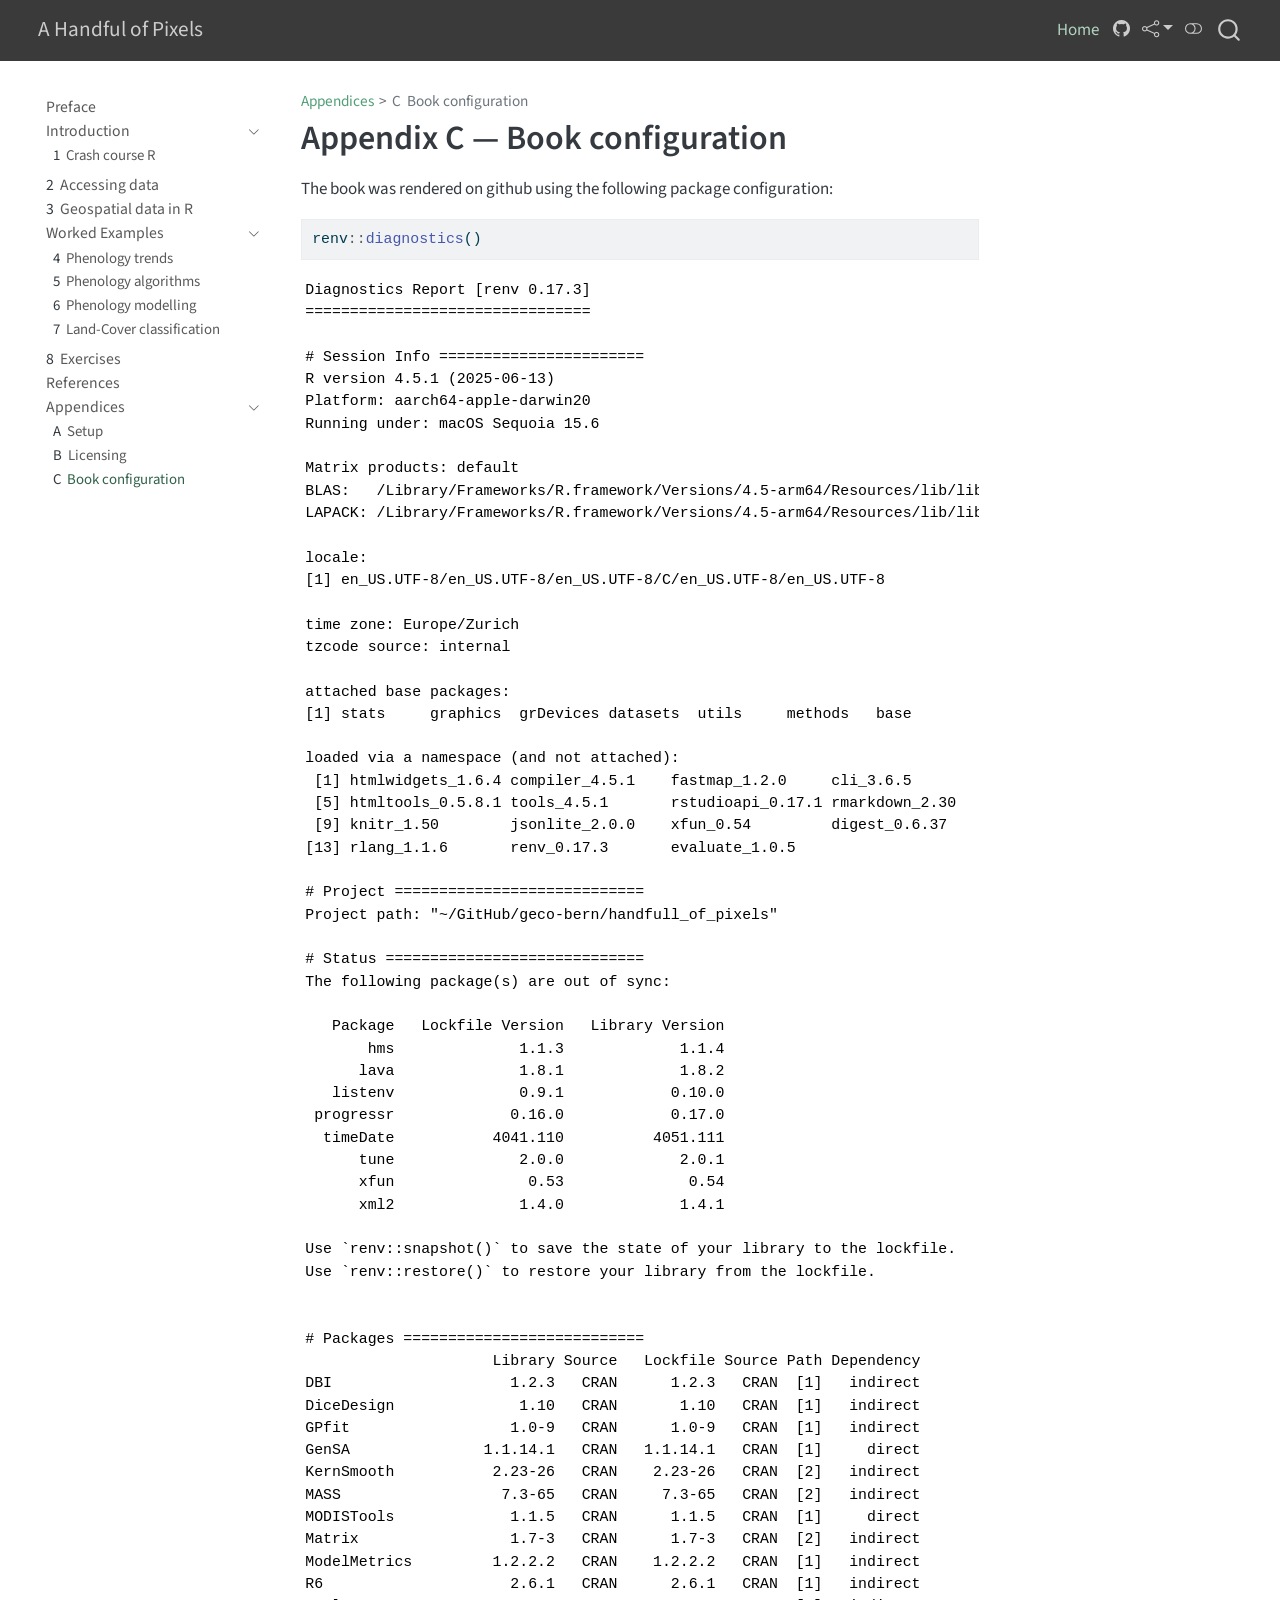
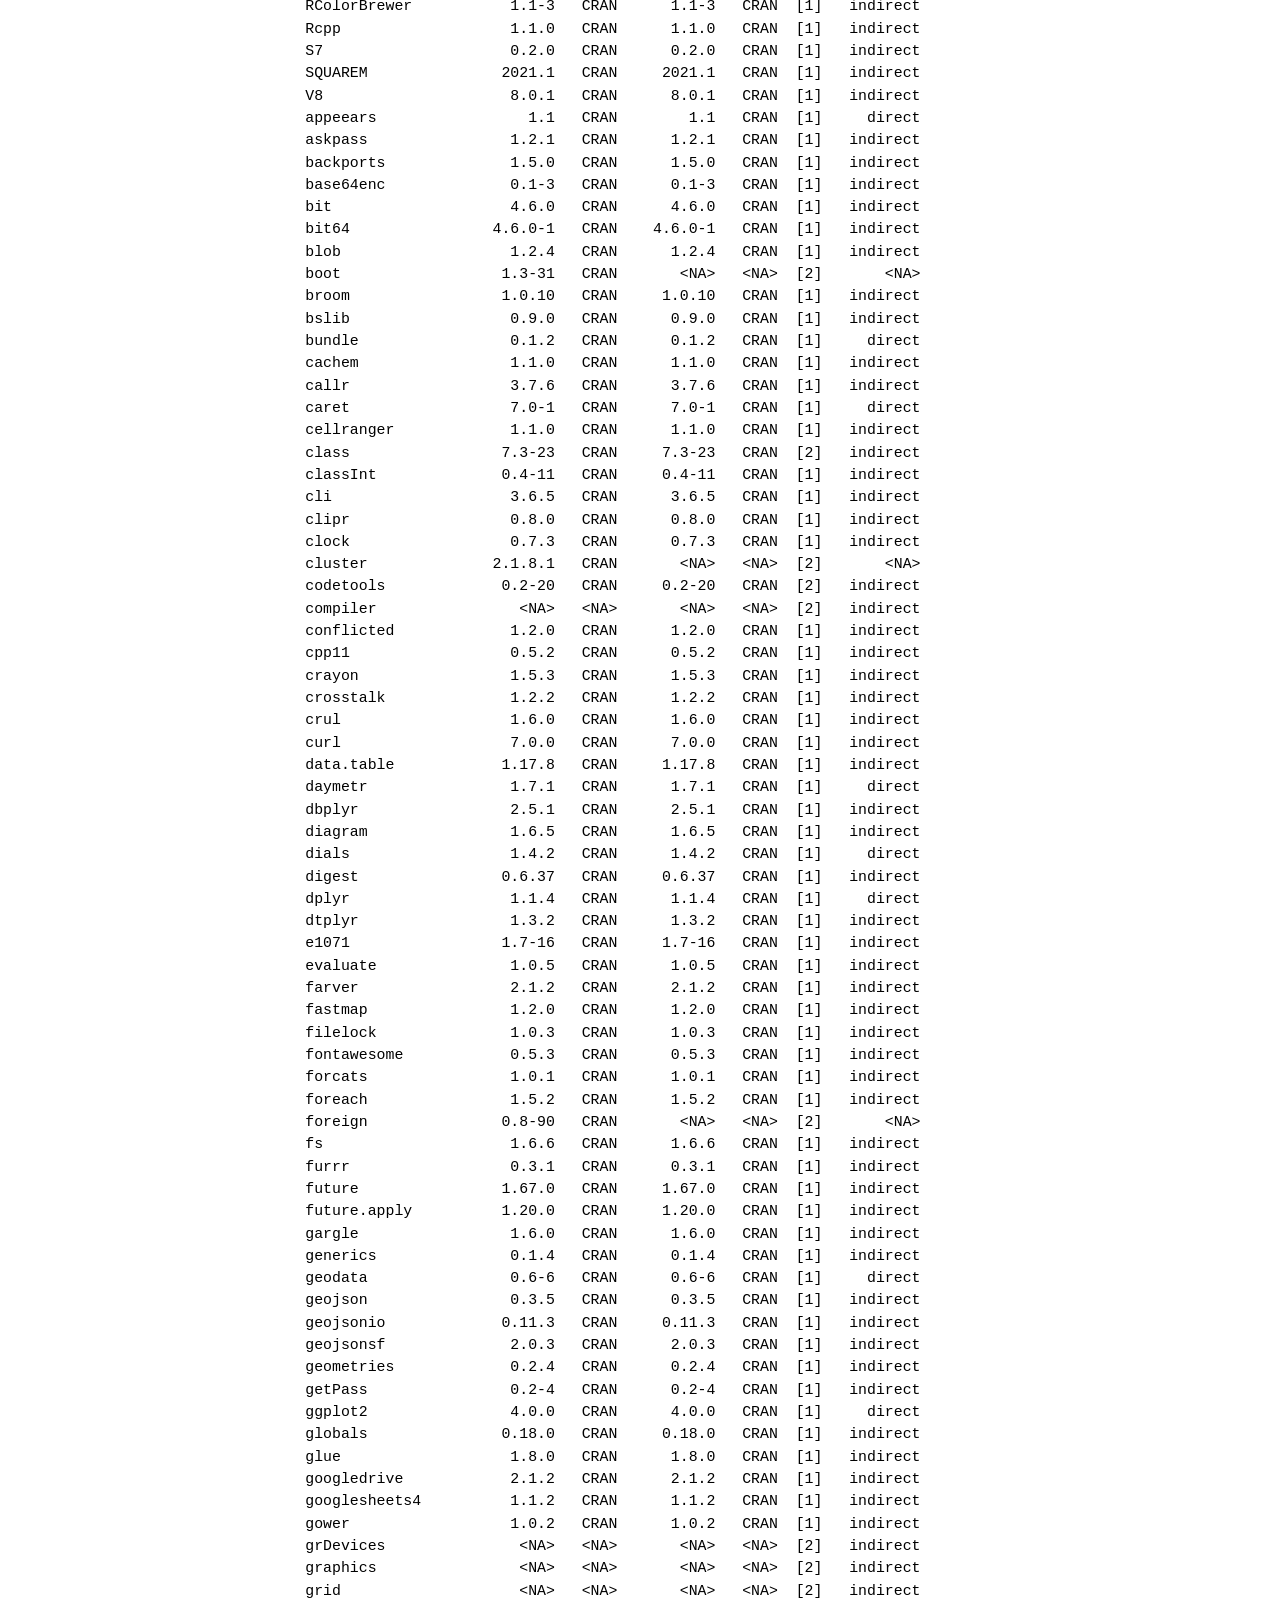
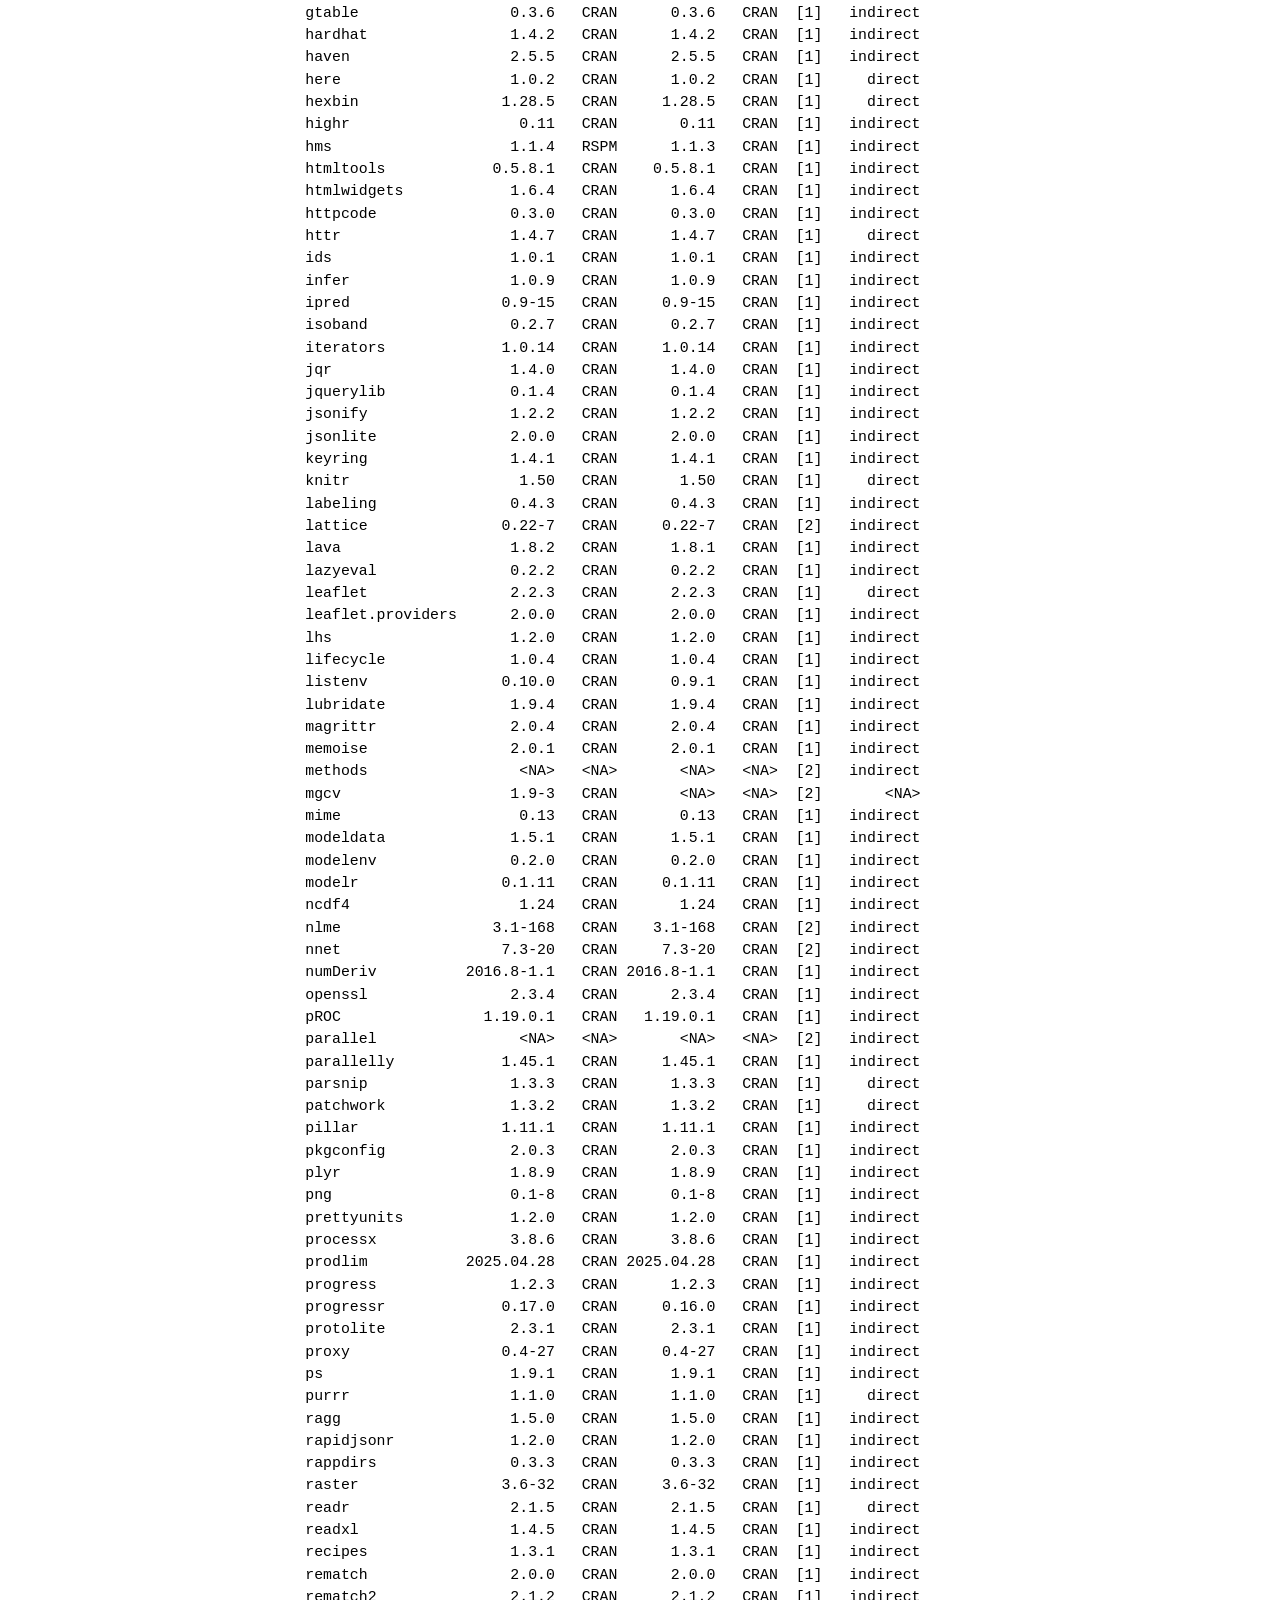
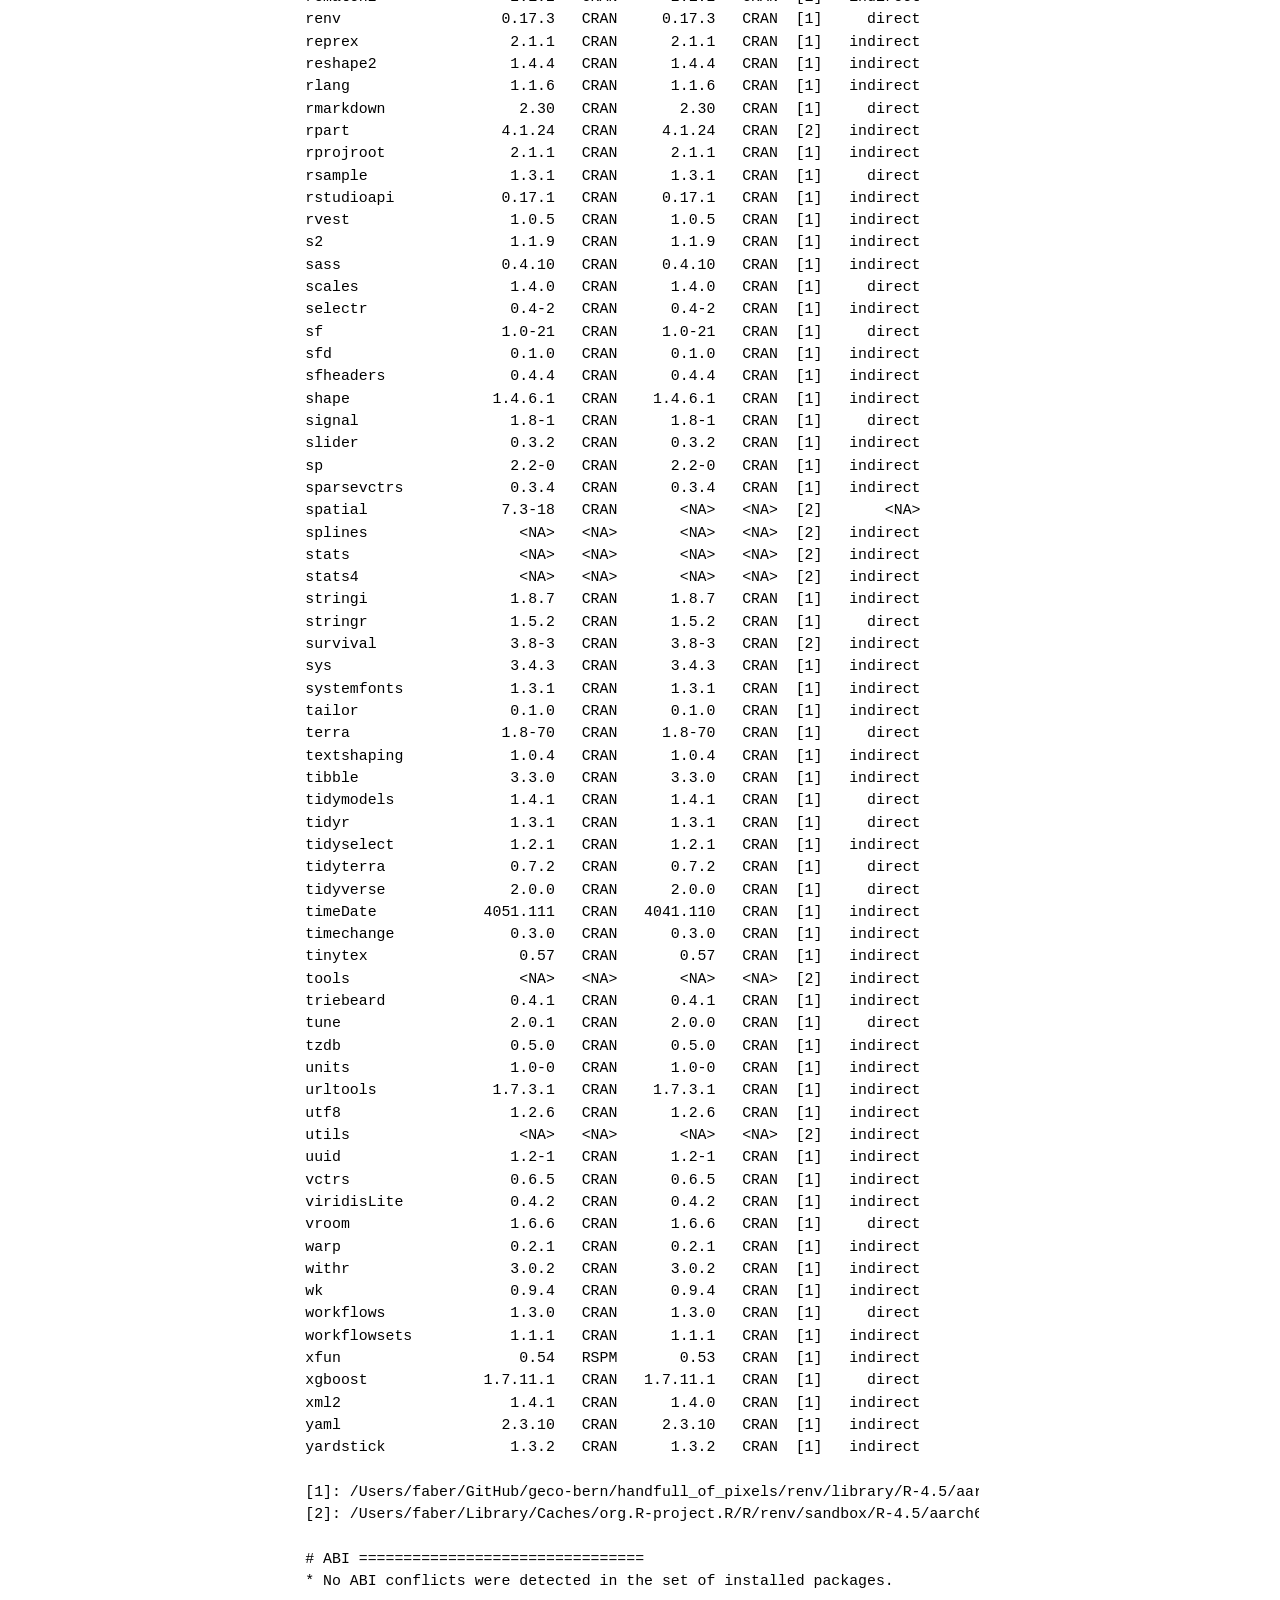
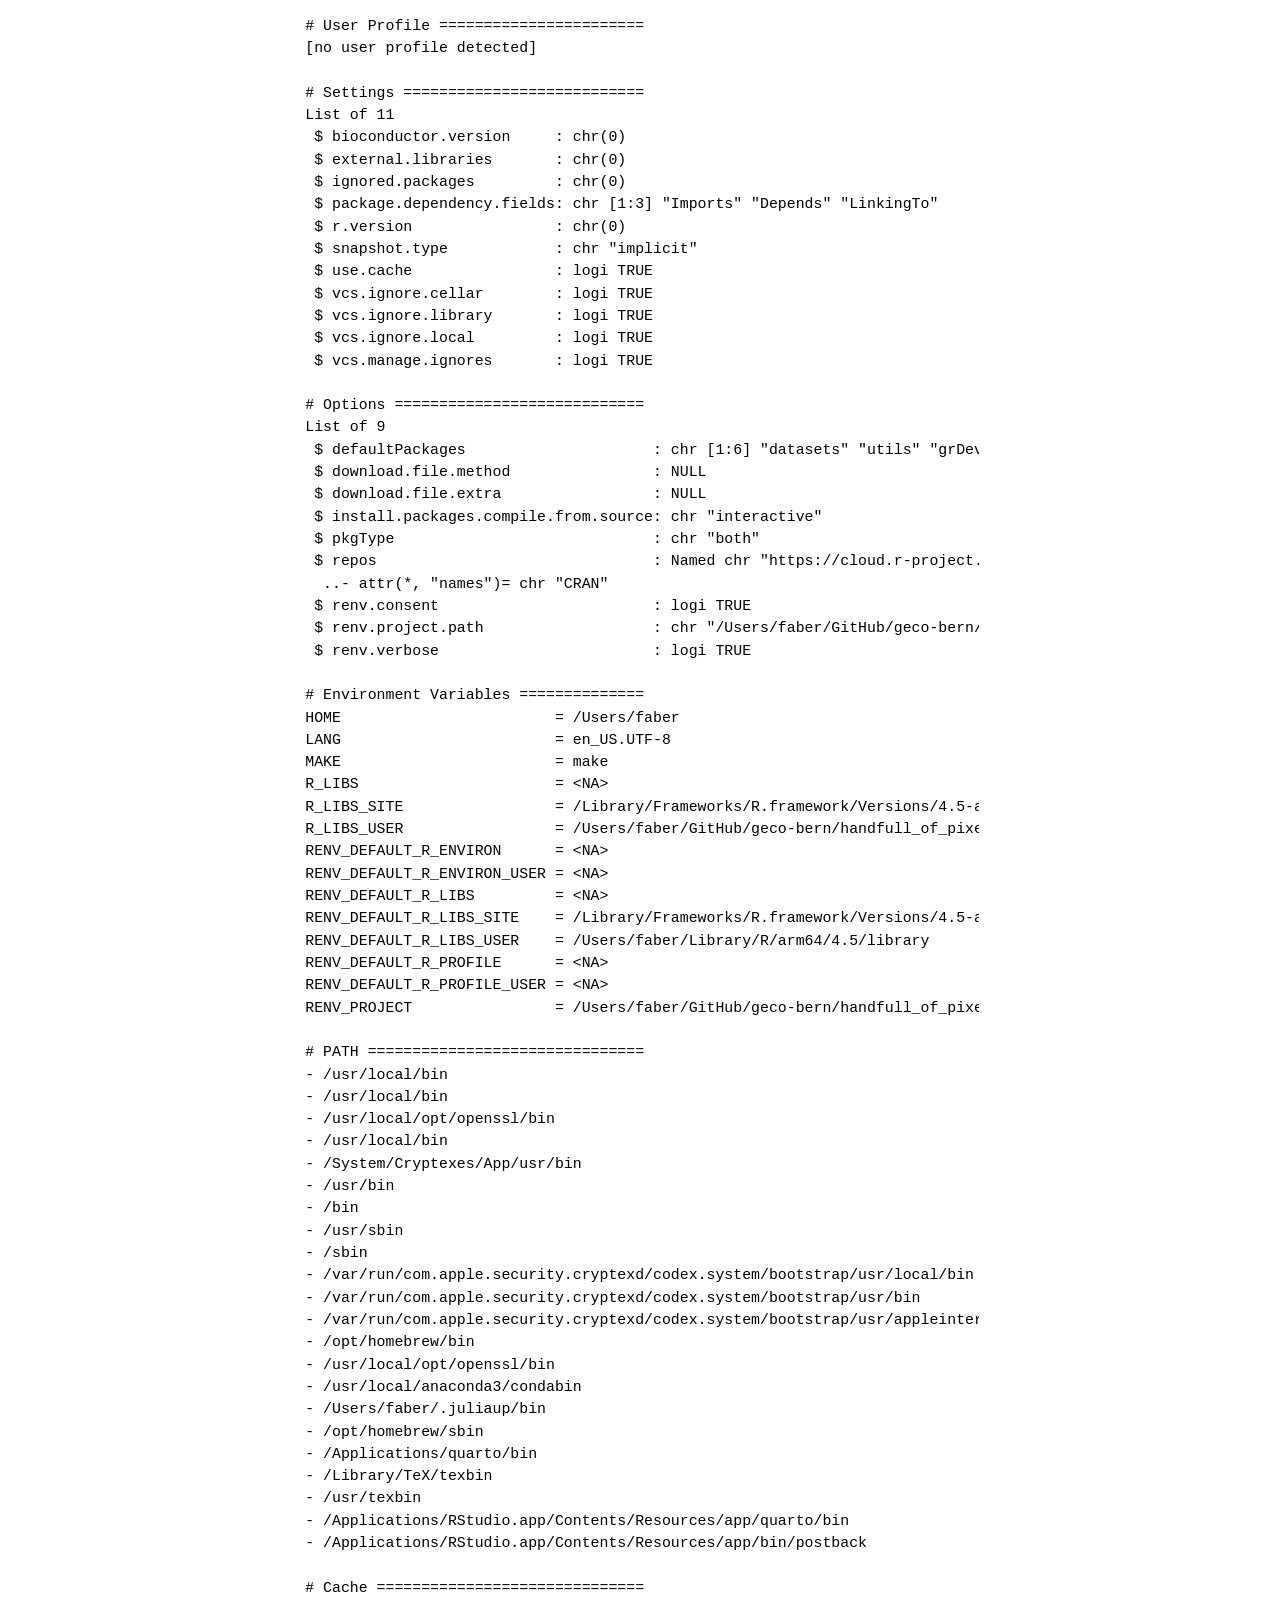
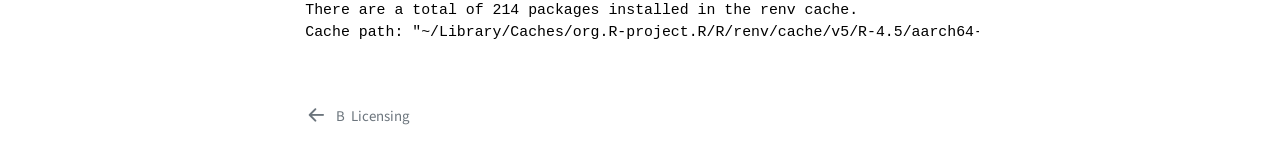
==== commit 0c5b103e: "Built site for gh-pages" ====
--- a/appendix_config.html
+++ b/appendix_config.html
@@ -2,13 +2,16 @@
 <html xmlns="http://www.w3.org/1999/xhtml" lang="en" xml:lang="en"><head>
 
 <meta charset="utf-8">
-<meta name="generator" content="quarto-1.6.42">
+<meta name="generator" content="quarto-1.9.38">
 
 <meta name="viewport" content="width=device-width, initial-scale=1.0, user-scalable=yes">
 
 
 <title>Appendix C — Book configuration – A Handful of Pixels</title>
 <style>
+/* Default styles provided by pandoc.
+** See https://pandoc.org/MANUAL.html#variables-for-html for config info.
+*/
 code{white-space: pre-wrap;}
 span.smallcaps{font-variant: small-caps;}
 div.columns{display: flex; gap: min(4vw, 1.5em);}
@@ -21,8 +24,9 @@
   vertical-align: middle;
 }
 /* CSS for syntax highlighting */
+html { -webkit-text-size-adjust: 100%; }
 pre > code.sourceCode { white-space: pre; position: relative; }
-pre > code.sourceCode > span { line-height: 1.25; }
+pre > code.sourceCode > span { display: inline-block; line-height: 1.25; }
 pre > code.sourceCode > span:empty { height: 1.2em; }
 .sourceCode { overflow: visible; }
 code.sourceCode > span { color: inherit; text-decoration: inherit; }
@@ -33,7 +37,7 @@
 }
 @media print {
 pre > code.sourceCode { white-space: pre-wrap; }
-pre > code.sourceCode > span { display: inline-block; text-indent: -5em; padding-left: 5em; }
+pre > code.sourceCode > span { text-indent: -5em; padding-left: 5em; }
 }
 pre.numberSource code
   { counter-reset: source-line 0; }
@@ -66,17 +70,20 @@
 <meta name="quarto:offset" content="./">
 <link href="./appendix_licensing.html" rel="prev">
 <link href="./figures/favicon.ico" rel="icon">
-<script src="site_libs/quarto-html/quarto.js"></script>
+<script src="site_libs/quarto-html/quarto.js" type="module"></script>
+<script src="site_libs/quarto-html/tabsets/tabsets.js" type="module"></script>
 <script src="site_libs/quarto-html/popper.min.js"></script>
 <script src="site_libs/quarto-html/tippy.umd.min.js"></script>
 <script src="site_libs/quarto-html/anchor.min.js"></script>
 <link href="site_libs/quarto-html/tippy.css" rel="stylesheet">
-<link href="site_libs/quarto-html/quarto-syntax-highlighting-2f5df379a58b258e96c21c0638c20c03.css" rel="stylesheet" class="quarto-color-scheme" id="quarto-text-highlighting-styles">
-<link href="site_libs/quarto-html/quarto-syntax-highlighting-dark-b53751a350365c71b6c909e95f209ed1.css" rel="prefetch" class="quarto-color-scheme quarto-color-alternate" id="quarto-text-highlighting-styles">
+<link href="site_libs/quarto-html/quarto-syntax-highlighting-15634bcf2e68342d4ad2dfa704d543f6.css" rel="stylesheet" class="quarto-color-scheme" id="quarto-text-highlighting-styles">
+<link href="site_libs/quarto-html/quarto-syntax-highlighting-dark-0a6b7249c26820e032cb0bd839ff02b1.css" rel="stylesheet" class="quarto-color-scheme quarto-color-alternate" id="quarto-text-highlighting-styles">
+<link href="site_libs/quarto-html/quarto-syntax-highlighting-15634bcf2e68342d4ad2dfa704d543f6.css" rel="stylesheet" class="quarto-color-scheme-extra" id="quarto-text-highlighting-styles">
 <script src="site_libs/bootstrap/bootstrap.min.js"></script>
 <link href="site_libs/bootstrap/bootstrap-icons.css" rel="stylesheet">
-<link href="site_libs/bootstrap/bootstrap-1406984dfdd12854340727e035531d56.min.css" rel="stylesheet" append-hash="true" class="quarto-color-scheme" id="quarto-bootstrap" data-mode="light">
-<link href="site_libs/bootstrap/bootstrap-dark-8bf84f831a08bd4222540306f79be283.min.css" rel="prefetch" append-hash="true" class="quarto-color-scheme quarto-color-alternate" id="quarto-bootstrap" data-mode="dark">
+<link href="site_libs/bootstrap/bootstrap-7db605ffba45efe17bf04bdcd32fe67e.min.css" rel="stylesheet" append-hash="true" class="quarto-color-scheme" id="quarto-bootstrap" data-mode="light">
+<link href="site_libs/bootstrap/bootstrap-dark-6d3f7e089726194c4b25df785030b44b.min.css" rel="stylesheet" append-hash="true" class="quarto-color-scheme quarto-color-alternate" id="quarto-bootstrap" data-mode="dark">
+<link href="site_libs/bootstrap/bootstrap-7db605ffba45efe17bf04bdcd32fe67e.min.css" rel="stylesheet" append-hash="true" class="quarto-color-scheme-extra" id="quarto-bootstrap" data-mode="light">
 <script id="quarto-search-options" type="application/json">{
   "location": "navbar",
   "copy-button": false,
@@ -111,7 +118,169 @@
 <meta name="twitter:card" content="summary">
 </head>
 
-<body class="nav-sidebar floating nav-fixed">
+<body class="nav-sidebar floating nav-fixed quarto-light"><script id="quarto-html-before-body" type="application/javascript">
+    const toggleBodyColorMode = (bsSheetEl) => {
+      const mode = bsSheetEl.getAttribute("data-mode");
+      const bodyEl = window.document.querySelector("body");
+      if (mode === "dark") {
+        bodyEl.classList.add("quarto-dark");
+        bodyEl.classList.remove("quarto-light");
+      } else {
+        bodyEl.classList.add("quarto-light");
+        bodyEl.classList.remove("quarto-dark");
+      }
+    }
+    const toggleBodyColorPrimary = () => {
+      const bsSheetEl = window.document.querySelector("link#quarto-bootstrap:not([rel=disabled-stylesheet])");
+      if (bsSheetEl) {
+        toggleBodyColorMode(bsSheetEl);
+      }
+    }
+    const setColorSchemeToggle = (alternate) => {
+      const toggles = window.document.querySelectorAll('.quarto-color-scheme-toggle');
+      for (let i=0; i < toggles.length; i++) {
+        const toggle = toggles[i];
+        if (toggle) {
+          if (alternate) {
+            toggle.classList.add("alternate");
+          } else {
+            toggle.classList.remove("alternate");
+          }
+        }
+      }
+    };
+    const toggleColorMode = (alternate) => {
+      // Switch the stylesheets
+      const primaryStylesheets = window.document.querySelectorAll('link.quarto-color-scheme:not(.quarto-color-alternate)');
+      const alternateStylesheets = window.document.querySelectorAll('link.quarto-color-scheme.quarto-color-alternate');
+      manageTransitions('#quarto-margin-sidebar .nav-link', false);
+      if (alternate) {
+        // note: dark is layered on light, we don't disable primary!
+        enableStylesheet(alternateStylesheets);
+        for (const sheetNode of alternateStylesheets) {
+          if (sheetNode.id === "quarto-bootstrap") {
+            toggleBodyColorMode(sheetNode);
+          }
+        }
+      } else {
+        disableStylesheet(alternateStylesheets);
+        enableStylesheet(primaryStylesheets)
+        toggleBodyColorPrimary();
+      }
+      manageTransitions('#quarto-margin-sidebar .nav-link', true);
+      // Switch the toggles
+      setColorSchemeToggle(alternate)
+      // Hack to workaround the fact that safari doesn't
+      // properly recolor the scrollbar when toggling (#1455)
+      if (navigator.userAgent.indexOf('Safari') > 0 && navigator.userAgent.indexOf('Chrome') == -1) {
+        manageTransitions("body", false);
+        window.scrollTo(0, 1);
+        setTimeout(() => {
+          window.scrollTo(0, 0);
+          manageTransitions("body", true);
+        }, 40);
+      }
+    }
+    const disableStylesheet = (stylesheets) => {
+      for (let i=0; i < stylesheets.length; i++) {
+        const stylesheet = stylesheets[i];
+        stylesheet.rel = 'disabled-stylesheet';
+      }
+    }
+    const enableStylesheet = (stylesheets) => {
+      for (let i=0; i < stylesheets.length; i++) {
+        const stylesheet = stylesheets[i];
+        if(stylesheet.rel !== 'stylesheet') { // for Chrome, which will still FOUC without this check
+          stylesheet.rel = 'stylesheet';
+        }
+      }
+    }
+    const manageTransitions = (selector, allowTransitions) => {
+      const els = window.document.querySelectorAll(selector);
+      for (let i=0; i < els.length; i++) {
+        const el = els[i];
+        if (allowTransitions) {
+          el.classList.remove('notransition');
+        } else {
+          el.classList.add('notransition');
+        }
+      }
+    }
+    const isFileUrl = () => {
+      return window.location.protocol === 'file:';
+    }
+    const hasAlternateSentinel = () => {
+      let styleSentinel = getColorSchemeSentinel();
+      if (styleSentinel !== null) {
+        return styleSentinel === "alternate";
+      } else {
+        return false;
+      }
+    }
+    const setStyleSentinel = (alternate) => {
+      const value = alternate ? "alternate" : "default";
+      if (!isFileUrl()) {
+        window.localStorage.setItem("quarto-color-scheme", value);
+      } else {
+        localAlternateSentinel = value;
+      }
+    }
+    const getColorSchemeSentinel = () => {
+      if (!isFileUrl()) {
+        const storageValue = window.localStorage.getItem("quarto-color-scheme");
+        return storageValue != null ? storageValue : localAlternateSentinel;
+      } else {
+        return localAlternateSentinel;
+      }
+    }
+    const toggleGiscusIfUsed = (isAlternate, darkModeDefault) => {
+      const baseTheme = document.querySelector('#giscus-base-theme')?.value ?? 'light';
+      const alternateTheme = document.querySelector('#giscus-alt-theme')?.value ?? 'dark';
+      let newTheme = '';
+      if(authorPrefersDark) {
+        newTheme = isAlternate ? baseTheme : alternateTheme;
+      } else {
+        newTheme = isAlternate ? alternateTheme : baseTheme;
+      }
+      const changeGiscusTheme = () => {
+        // From: https://github.com/giscus/giscus/issues/336
+        const sendMessage = (message) => {
+          const iframe = document.querySelector('iframe.giscus-frame');
+          if (!iframe) return;
+          iframe.contentWindow.postMessage({ giscus: message }, 'https://giscus.app');
+        }
+        sendMessage({
+          setConfig: {
+            theme: newTheme
+          }
+        });
+      }
+      const isGiscussLoaded = window.document.querySelector('iframe.giscus-frame') !== null;
+      if (isGiscussLoaded) {
+        changeGiscusTheme();
+      }
+    };
+    const authorPrefersDark = false;
+    const darkModeDefault = authorPrefersDark;
+      document.querySelector('link#quarto-text-highlighting-styles.quarto-color-scheme-extra').rel = 'disabled-stylesheet';
+      document.querySelector('link#quarto-bootstrap.quarto-color-scheme-extra').rel = 'disabled-stylesheet';
+    let localAlternateSentinel = darkModeDefault ? 'alternate' : 'default';
+    // Dark / light mode switch
+    window.quartoToggleColorScheme = () => {
+      // Read the current dark / light value
+      let toAlternate = !hasAlternateSentinel();
+      toggleColorMode(toAlternate);
+      setStyleSentinel(toAlternate);
+      toggleGiscusIfUsed(toAlternate, darkModeDefault);
+      window.dispatchEvent(new Event('resize'));
+    };
+    // Switch to dark mode if need be
+    if (hasAlternateSentinel()) {
+      toggleColorMode(true);
+    } else {
+      toggleColorMode(false);
+    }
+  </script>
 
 <div id="quarto-search-results"></div>
   <header id="quarto-header" class="headroom fixed-top">
@@ -119,7 +288,8 @@
       <div class="navbar-container container-fluid">
       <div class="navbar-brand-container mx-auto">
     <a href="./index.html" class="navbar-brand navbar-brand-logo">
-    <img src="./images/logo.png" alt="" class="navbar-logo">
+    <img src="./images/logo.png" alt="" class="navbar-logo light-content">
+    <img src="./images/logo.png" alt="" class="navbar-logo dark-content">
     </a>
     <a class="navbar-brand" href="./index.html">
     <span class="navbar-title">A Handful of Pixels</span>
@@ -299,6 +469,7 @@
 <!-- main -->
 <main class="content" id="quarto-document-content">
 
+
 <header id="title-block-header" class="quarto-title-block default"><nav class="quarto-page-breadcrumbs quarto-title-breadcrumbs d-none d-lg-block" aria-label="breadcrumb"><ol class="breadcrumb"><li class="breadcrumb-item"><a href="./appendix_setup.html">Appendices</a></li><li class="breadcrumb-item"><a href="./appendix_config.html"><span class="chapter-number">C</span>&nbsp; <span class="chapter-title">Book configuration</span></a></li></ol></nav>
 <div class="quarto-title">
 <h1 class="title"><span id="sec-bookinfo" class="quarto-section-identifier">Appendix C — Book configuration</span></h1>
@@ -320,7 +491,7 @@
 
 <p>The book was rendered on github using the following package configuration:</p>
 <div class="cell">
-<div class="sourceCode cell-code" id="cb1"><pre class="sourceCode r code-with-copy"><code class="sourceCode r"><span id="cb1-1"><a href="#cb1-1" aria-hidden="true" tabindex="-1"></a>renv<span class="sc">::</span><span class="fu">diagnostics</span>()</span></code><button title="Copy to Clipboard" class="code-copy-button"><i class="bi"></i></button></pre></div>
+<div class="code-copy-outer-scaffold"><div class="sourceCode cell-code" id="cb1"><pre class="sourceCode r code-with-copy"><code class="sourceCode r"><span id="cb1-1"><a href="#cb1-1" aria-hidden="true" tabindex="-1"></a>renv<span class="sc">::</span><span class="fu">diagnostics</span>()</span></code></pre></div><button title="Copy to Clipboard" class="code-copy-button"><i class="bi"></i></button></div>
 <div class="cell-output cell-output-stdout">
 <pre><code>Diagnostics Report [renv 0.17.3]
 ================================
@@ -677,380 +848,256 @@
 
 </main> <!-- /main -->
 <script id="quarto-html-after-body" type="application/javascript">
-window.document.addEventListener("DOMContentLoaded", function (event) {
-  const toggleBodyColorMode = (bsSheetEl) => {
-    const mode = bsSheetEl.getAttribute("data-mode");
-    const bodyEl = window.document.querySelector("body");
-    if (mode === "dark") {
-      bodyEl.classList.add("quarto-dark");
-      bodyEl.classList.remove("quarto-light");
-    } else {
-      bodyEl.classList.add("quarto-light");
-      bodyEl.classList.remove("quarto-dark");
-    }
-  }
-  const toggleBodyColorPrimary = () => {
-    const bsSheetEl = window.document.querySelector("link#quarto-bootstrap");
-    if (bsSheetEl) {
-      toggleBodyColorMode(bsSheetEl);
-    }
-  }
-  toggleBodyColorPrimary();  
-  const disableStylesheet = (stylesheets) => {
-    for (let i=0; i < stylesheets.length; i++) {
-      const stylesheet = stylesheets[i];
-      stylesheet.rel = 'prefetch';
-    }
-  }
-  const enableStylesheet = (stylesheets) => {
-    for (let i=0; i < stylesheets.length; i++) {
-      const stylesheet = stylesheets[i];
-      stylesheet.rel = 'stylesheet';
-    }
-  }
-  const manageTransitions = (selector, allowTransitions) => {
-    const els = window.document.querySelectorAll(selector);
-    for (let i=0; i < els.length; i++) {
-      const el = els[i];
-      if (allowTransitions) {
-        el.classList.remove('notransition');
-      } else {
-        el.classList.add('notransition');
-      }
-    }
-  }
-  const toggleGiscusIfUsed = (isAlternate, darkModeDefault) => {
-    const baseTheme = document.querySelector('#giscus-base-theme')?.value ?? 'light';
-    const alternateTheme = document.querySelector('#giscus-alt-theme')?.value ?? 'dark';
-    let newTheme = '';
-    if(darkModeDefault) {
-      newTheme = isAlternate ? baseTheme : alternateTheme;
-    } else {
-      newTheme = isAlternate ? alternateTheme : baseTheme;
-    }
-    const changeGiscusTheme = () => {
-      // From: https://github.com/giscus/giscus/issues/336
-      const sendMessage = (message) => {
-        const iframe = document.querySelector('iframe.giscus-frame');
-        if (!iframe) return;
-        iframe.contentWindow.postMessage({ giscus: message }, 'https://giscus.app');
-      }
-      sendMessage({
-        setConfig: {
-          theme: newTheme
-        }
-      });
-    }
-    const isGiscussLoaded = window.document.querySelector('iframe.giscus-frame') !== null;
-    if (isGiscussLoaded) {
-      changeGiscusTheme();
-    }
-  }
-  const toggleColorMode = (alternate) => {
-    // Switch the stylesheets
-    const alternateStylesheets = window.document.querySelectorAll('link.quarto-color-scheme.quarto-color-alternate');
-    manageTransitions('#quarto-margin-sidebar .nav-link', false);
-    if (alternate) {
-      enableStylesheet(alternateStylesheets);
-      for (const sheetNode of alternateStylesheets) {
-        if (sheetNode.id === "quarto-bootstrap") {
-          toggleBodyColorMode(sheetNode);
-        }
-      }
-    } else {
-      disableStylesheet(alternateStylesheets);
-      toggleBodyColorPrimary();
-    }
-    manageTransitions('#quarto-margin-sidebar .nav-link', true);
-    // Switch the toggles
-    const toggles = window.document.querySelectorAll('.quarto-color-scheme-toggle');
-    for (let i=0; i < toggles.length; i++) {
-      const toggle = toggles[i];
-      if (toggle) {
-        if (alternate) {
-          toggle.classList.add("alternate");     
-        } else {
-          toggle.classList.remove("alternate");
-        }
-      }
-    }
-    // Hack to workaround the fact that safari doesn't
-    // properly recolor the scrollbar when toggling (#1455)
-    if (navigator.userAgent.indexOf('Safari') > 0 && navigator.userAgent.indexOf('Chrome') == -1) {
-      manageTransitions("body", false);
-      window.scrollTo(0, 1);
-      setTimeout(() => {
-        window.scrollTo(0, 0);
-        manageTransitions("body", true);
-      }, 40);  
-    }
-  }
-  const isFileUrl = () => { 
-    return window.location.protocol === 'file:';
-  }
-  const hasAlternateSentinel = () => {  
-    let styleSentinel = getColorSchemeSentinel();
-    if (styleSentinel !== null) {
-      return styleSentinel === "alternate";
-    } else {
+  window.document.addEventListener("DOMContentLoaded", function (event) {
+    // Ensure there is a toggle, if there isn't float one in the top right
+    if (window.document.querySelector('.quarto-color-scheme-toggle') === null) {
+      const a = window.document.createElement('a');
+      a.classList.add('top-right');
+      a.classList.add('quarto-color-scheme-toggle');
+      a.href = "";
+      a.onclick = function() { try { window.quartoToggleColorScheme(); } catch {} return false; };
+      const i = window.document.createElement("i");
+      i.classList.add('bi');
+      a.appendChild(i);
+      window.document.body.appendChild(a);
+    }
+    setColorSchemeToggle(hasAlternateSentinel())
+    const icon = "";
+    const anchorJS = new window.AnchorJS();
+    anchorJS.options = {
+      placement: 'right',
+      icon: icon
+    };
+    anchorJS.add('.anchored');
+    const isCodeAnnotation = (el) => {
+      for (const clz of el.classList) {
+        if (clz.startsWith('code-annotation-')) {                     
+          return true;
+        }
+      }
       return false;
     }
-  }
-  const setStyleSentinel = (alternate) => {
-    const value = alternate ? "alternate" : "default";
-    if (!isFileUrl()) {
-      window.localStorage.setItem("quarto-color-scheme", value);
-    } else {
-      localAlternateSentinel = value;
-    }
-  }
-  const getColorSchemeSentinel = () => {
-    if (!isFileUrl()) {
-      const storageValue = window.localStorage.getItem("quarto-color-scheme");
-      return storageValue != null ? storageValue : localAlternateSentinel;
-    } else {
-      return localAlternateSentinel;
-    }
-  }
-  const darkModeDefault = false;
-  let localAlternateSentinel = darkModeDefault ? 'alternate' : 'default';
-  // Dark / light mode switch
-  window.quartoToggleColorScheme = () => {
-    // Read the current dark / light value 
-    let toAlternate = !hasAlternateSentinel();
-    toggleColorMode(toAlternate);
-    setStyleSentinel(toAlternate);
-    toggleGiscusIfUsed(toAlternate, darkModeDefault);
-  };
-  // Ensure there is a toggle, if there isn't float one in the top right
-  if (window.document.querySelector('.quarto-color-scheme-toggle') === null) {
-    const a = window.document.createElement('a');
-    a.classList.add('top-right');
-    a.classList.add('quarto-color-scheme-toggle');
-    a.href = "";
-    a.onclick = function() { try { window.quartoToggleColorScheme(); } catch {} return false; };
-    const i = window.document.createElement("i");
-    i.classList.add('bi');
-    a.appendChild(i);
-    window.document.body.appendChild(a);
-  }
-  // Switch to dark mode if need be
-  if (hasAlternateSentinel()) {
-    toggleColorMode(true);
-  } else {
-    toggleColorMode(false);
-  }
-  const icon = "";
-  const anchorJS = new window.AnchorJS();
-  anchorJS.options = {
-    placement: 'right',
-    icon: icon
-  };
-  anchorJS.add('.anchored');
-  const isCodeAnnotation = (el) => {
-    for (const clz of el.classList) {
-      if (clz.startsWith('code-annotation-')) {                     
-        return true;
-      }
-    }
-    return false;
-  }
-  const onCopySuccess = function(e) {
-    // button target
-    const button = e.trigger;
-    // don't keep focus
-    button.blur();
-    // flash "checked"
-    button.classList.add('code-copy-button-checked');
-    var currentTitle = button.getAttribute("title");
-    button.setAttribute("title", "Copied!");
-    let tooltip;
-    if (window.bootstrap) {
-      button.setAttribute("data-bs-toggle", "tooltip");
-      button.setAttribute("data-bs-placement", "left");
-      button.setAttribute("data-bs-title", "Copied!");
-      tooltip = new bootstrap.Tooltip(button, 
-        { trigger: "manual", 
-          customClass: "code-copy-button-tooltip",
-          offset: [0, -8]});
-      tooltip.show();    
-    }
-    setTimeout(function() {
-      if (tooltip) {
-        tooltip.hide();
-        button.removeAttribute("data-bs-title");
-        button.removeAttribute("data-bs-toggle");
-        button.removeAttribute("data-bs-placement");
-      }
-      button.setAttribute("title", currentTitle);
-      button.classList.remove('code-copy-button-checked');
-    }, 1000);
-    // clear code selection
-    e.clearSelection();
-  }
-  const getTextToCopy = function(trigger) {
-      const codeEl = trigger.previousElementSibling.cloneNode(true);
+    const onCopySuccess = function(e) {
+      // button target
+      const button = e.trigger;
+      // don't keep focus
+      button.blur();
+      // flash "checked"
+      button.classList.add('code-copy-button-checked');
+      var currentTitle = button.getAttribute("title");
+      button.setAttribute("title", "Copied!");
+      let tooltip;
+      if (window.bootstrap) {
+        button.setAttribute("data-bs-toggle", "tooltip");
+        button.setAttribute("data-bs-placement", "left");
+        button.setAttribute("data-bs-title", "Copied!");
+        tooltip = new bootstrap.Tooltip(button, 
+          { trigger: "manual", 
+            customClass: "code-copy-button-tooltip",
+            offset: [0, -8]});
+        tooltip.show();    
+      }
+      setTimeout(function() {
+        if (tooltip) {
+          tooltip.hide();
+          button.removeAttribute("data-bs-title");
+          button.removeAttribute("data-bs-toggle");
+          button.removeAttribute("data-bs-placement");
+        }
+        button.setAttribute("title", currentTitle);
+        button.classList.remove('code-copy-button-checked');
+      }, 1000);
+      // clear code selection
+      e.clearSelection();
+    }
+    const getTextToCopy = function(trigger) {
+      const outerScaffold = trigger.parentElement.cloneNode(true);
+      const codeEl = outerScaffold.querySelector('code');
       for (const childEl of codeEl.children) {
         if (isCodeAnnotation(childEl)) {
           childEl.remove();
         }
       }
       return codeEl.innerText;
-  }
-  const clipboard = new window.ClipboardJS('.code-copy-button:not([data-in-quarto-modal])', {
-    text: getTextToCopy
-  });
-  clipboard.on('success', onCopySuccess);
-  if (window.document.getElementById('quarto-embedded-source-code-modal')) {
-    const clipboardModal = new window.ClipboardJS('.code-copy-button[data-in-quarto-modal]', {
-      text: getTextToCopy,
-      container: window.document.getElementById('quarto-embedded-source-code-modal')
+    }
+    const clipboard = new window.ClipboardJS('.code-copy-button:not([data-in-quarto-modal])', {
+      text: getTextToCopy
     });
-    clipboardModal.on('success', onCopySuccess);
-  }
-    var localhostRegex = new RegExp(/^(?:http|https):\/\/localhost\:?[0-9]*\//);
-    var mailtoRegex = new RegExp(/^mailto:/);
-      var filterRegex = new RegExp('/' + window.location.host + '/');
-    var isInternal = (href) => {
-        return filterRegex.test(href) || localhostRegex.test(href) || mailtoRegex.test(href);
-    }
-    // Inspect non-navigation links and adorn them if external
- 	var links = window.document.querySelectorAll('a[href]:not(.nav-link):not(.navbar-brand):not(.toc-action):not(.sidebar-link):not(.sidebar-item-toggle):not(.pagination-link):not(.no-external):not([aria-hidden]):not(.dropdown-item):not(.quarto-navigation-tool):not(.about-link)');
-    for (var i=0; i<links.length; i++) {
-      const link = links[i];
-      if (!isInternal(link.href)) {
-        // undo the damage that might have been done by quarto-nav.js in the case of
-        // links that we want to consider external
-        if (link.dataset.originalHref !== undefined) {
-          link.href = link.dataset.originalHref;
-        }
-      }
-    }
-  function tippyHover(el, contentFn, onTriggerFn, onUntriggerFn) {
-    const config = {
-      allowHTML: true,
-      maxWidth: 500,
-      delay: 100,
-      arrow: false,
-      appendTo: function(el) {
-          return el.parentElement;
-      },
-      interactive: true,
-      interactiveBorder: 10,
-      theme: 'quarto',
-      placement: 'bottom-start',
-    };
-    if (contentFn) {
-      config.content = contentFn;
-    }
-    if (onTriggerFn) {
-      config.onTrigger = onTriggerFn;
-    }
-    if (onUntriggerFn) {
-      config.onUntrigger = onUntriggerFn;
-    }
-    window.tippy(el, config); 
-  }
-  const noterefs = window.document.querySelectorAll('a[role="doc-noteref"]');
-  for (var i=0; i<noterefs.length; i++) {
-    const ref = noterefs[i];
-    tippyHover(ref, function() {
-      // use id or data attribute instead here
-      let href = ref.getAttribute('data-footnote-href') || ref.getAttribute('href');
-      try { href = new URL(href).hash; } catch {}
-      const id = href.replace(/^#\/?/, "");
-      const note = window.document.getElementById(id);
-      if (note) {
-        return note.innerHTML;
+    clipboard.on('success', onCopySuccess);
+    if (window.document.getElementById('quarto-embedded-source-code-modal')) {
+      const clipboardModal = new window.ClipboardJS('.code-copy-button[data-in-quarto-modal]', {
+        text: getTextToCopy,
+        container: window.document.getElementById('quarto-embedded-source-code-modal')
+      });
+      clipboardModal.on('success', onCopySuccess);
+    }
+      var localhostRegex = new RegExp(/^(?:http|https):\/\/localhost\:?[0-9]*\//);
+      var mailtoRegex = new RegExp(/^mailto:/);
+        var filterRegex = new RegExp('/' + window.location.host + '/');
+      var isInternal = (href) => {
+          return filterRegex.test(href) || localhostRegex.test(href) || mailtoRegex.test(href);
+      }
+      // Inspect non-navigation links and adorn them if external
+     var links = window.document.querySelectorAll('a[href]:not(.nav-link):not(.navbar-brand):not(.toc-action):not(.sidebar-link):not(.sidebar-item-toggle):not(.pagination-link):not(.no-external):not([aria-hidden]):not(.dropdown-item):not(.quarto-navigation-tool):not(.about-link)');
+      for (var i=0; i<links.length; i++) {
+        const link = links[i];
+        if (!isInternal(link.href)) {
+          // undo the damage that might have been done by quarto-nav.js in the case of
+          // links that we want to consider external
+          if (link.dataset.originalHref !== undefined) {
+            link.href = link.dataset.originalHref;
+          }
+        }
+      }
+    function tippyHover(el, contentFn, onTriggerFn, onUntriggerFn) {
+      const config = {
+        allowHTML: true,
+        maxWidth: 500,
+        delay: 100,
+        arrow: false,
+        appendTo: function(el) {
+            return el.parentElement;
+        },
+        interactive: true,
+        interactiveBorder: 10,
+        theme: 'quarto',
+        placement: 'bottom-start',
+      };
+      if (contentFn) {
+        config.content = contentFn;
+      }
+      if (onTriggerFn) {
+        config.onTrigger = onTriggerFn;
+      }
+      if (onUntriggerFn) {
+        config.onUntrigger = onUntriggerFn;
+      }
+      window.tippy(el, config); 
+    }
+    const noterefs = window.document.querySelectorAll('a[role="doc-noteref"]');
+    for (var i=0; i<noterefs.length; i++) {
+      const ref = noterefs[i];
+      tippyHover(ref, function() {
+        // use id or data attribute instead here
+        let href = ref.getAttribute('data-footnote-href') || ref.getAttribute('href');
+        try { href = new URL(href).hash; } catch {}
+        const id = href.replace(/^#\/?/, "");
+        const note = window.document.getElementById(id);
+        if (note) {
+          return note.innerHTML;
+        } else {
+          return "";
+        }
+      });
+    }
+    const xrefs = window.document.querySelectorAll('a.quarto-xref');
+    const processXRef = (id, note) => {
+      // Strip column container classes
+      const stripColumnClz = (el) => {
+        el.classList.remove("page-full", "page-columns");
+        if (el.children) {
+          for (const child of el.children) {
+            stripColumnClz(child);
+          }
+        }
+      }
+      stripColumnClz(note)
+      if (id === null || id.startsWith('sec-')) {
+        // Special case sections, only their first couple elements
+        const container = document.createElement("div");
+        if (note.children && note.children.length > 2) {
+          container.appendChild(note.children[0].cloneNode(true));
+          for (let i = 1; i < note.children.length; i++) {
+            const child = note.children[i];
+            if (child.tagName === "P" && child.innerText === "") {
+              continue;
+            } else {
+              container.appendChild(child.cloneNode(true));
+              break;
+            }
+          }
+          if (window.Quarto?.typesetMath) {
+            window.Quarto.typesetMath(container);
+          }
+          return container.innerHTML
+        } else {
+          if (window.Quarto?.typesetMath) {
+            window.Quarto.typesetMath(note);
+          }
+          return note.innerHTML;
+        }
       } else {
-        return "";
-      }
-    });
-  }
-  const xrefs = window.document.querySelectorAll('a.quarto-xref');
-  const processXRef = (id, note) => {
-    // Strip column container classes
-    const stripColumnClz = (el) => {
-      el.classList.remove("page-full", "page-columns");
-      if (el.children) {
-        for (const child of el.children) {
-          stripColumnClz(child);
-        }
-      }
-    }
-    stripColumnClz(note)
-    if (id === null || id.startsWith('sec-')) {
-      // Special case sections, only their first couple elements
-      const container = document.createElement("div");
-      if (note.children && note.children.length > 2) {
-        container.appendChild(note.children[0].cloneNode(true));
-        for (let i = 1; i < note.children.length; i++) {
-          const child = note.children[i];
-          if (child.tagName === "P" && child.innerText === "") {
-            continue;
-          } else {
-            container.appendChild(child.cloneNode(true));
-            break;
-          }
-        }
-        if (window.Quarto?.typesetMath) {
-          window.Quarto.typesetMath(container);
-        }
-        return container.innerHTML
-      } else {
+        // Remove any anchor links if they are present
+        const anchorLink = note.querySelector('a.anchorjs-link');
+        if (anchorLink) {
+          anchorLink.remove();
+        }
         if (window.Quarto?.typesetMath) {
           window.Quarto.typesetMath(note);
         }
-        return note.innerHTML;
-      }
-    } else {
-      // Remove any anchor links if they are present
-      const anchorLink = note.querySelector('a.anchorjs-link');
-      if (anchorLink) {
-        anchorLink.remove();
-      }
-      if (window.Quarto?.typesetMath) {
-        window.Quarto.typesetMath(note);
-      }
-      if (note.classList.contains("callout")) {
-        return note.outerHTML;
-      } else {
-        return note.innerHTML;
-      }
-    }
-  }
-  for (var i=0; i<xrefs.length; i++) {
-    const xref = xrefs[i];
-    tippyHover(xref, undefined, function(instance) {
-      instance.disable();
-      let url = xref.getAttribute('href');
-      let hash = undefined; 
-      if (url.startsWith('#')) {
-        hash = url;
-      } else {
-        try { hash = new URL(url).hash; } catch {}
-      }
-      if (hash) {
-        const id = hash.replace(/^#\/?/, "");
-        const note = window.document.getElementById(id);
-        if (note !== null) {
-          try {
-            const html = processXRef(id, note.cloneNode(true));
-            instance.setContent(html);
-          } finally {
-            instance.enable();
-            instance.show();
+        if (note.classList.contains("callout")) {
+          return note.outerHTML;
+        } else {
+          return note.innerHTML;
+        }
+      }
+    }
+    for (var i=0; i<xrefs.length; i++) {
+      const xref = xrefs[i];
+      tippyHover(xref, undefined, function(instance) {
+        instance.disable();
+        let url = xref.getAttribute('href');
+        let hash = undefined; 
+        if (url.startsWith('#')) {
+          hash = url;
+        } else {
+          try { hash = new URL(url).hash; } catch {}
+        }
+        if (hash) {
+          const id = hash.replace(/^#\/?/, "");
+          const note = window.document.getElementById(id);
+          if (note !== null) {
+            try {
+              const html = processXRef(id, note.cloneNode(true));
+              instance.setContent(html);
+            } finally {
+              instance.enable();
+              instance.show();
+            }
+          } else {
+            // See if we can fetch this
+            fetch(url.split('#')[0])
+            .then(res => res.text())
+            .then(html => {
+              const parser = new DOMParser();
+              const htmlDoc = parser.parseFromString(html, "text/html");
+              const note = htmlDoc.getElementById(id);
+              if (note !== null) {
+                const html = processXRef(id, note);
+                instance.setContent(html);
+              } 
+            }).finally(() => {
+              instance.enable();
+              instance.show();
+            });
           }
         } else {
-          // See if we can fetch this
-          fetch(url.split('#')[0])
+          // See if we can fetch a full url (with no hash to target)
+          // This is a special case and we should probably do some content thinning / targeting
+          fetch(url)
           .then(res => res.text())
           .then(html => {
             const parser = new DOMParser();
             const htmlDoc = parser.parseFromString(html, "text/html");
-            const note = htmlDoc.getElementById(id);
+            const note = htmlDoc.querySelector('main.content');
             if (note !== null) {
-              const html = processXRef(id, note);
+              // This should only happen for chapter cross references
+              // (since there is no id in the URL)
+              // remove the first header
+              if (note.children.length > 0 && note.children[0].tagName === "HEADER") {
+                note.children[0].remove();
+              }
+              const html = processXRef(null, note);
               instance.setContent(html);
             } 
           }).finally(() => {
@@ -1058,185 +1105,161 @@
             instance.show();
           });
         }
+      }, function(instance) {
+      });
+    }
+        let selectedAnnoteEl;
+        const selectorForAnnotation = ( cell, annotation) => {
+          let cellAttr = 'data-code-cell="' + cell + '"';
+          let lineAttr = 'data-code-annotation="' +  annotation + '"';
+          const selector = 'span[' + cellAttr + '][' + lineAttr + ']';
+          return selector;
+        }
+        const selectCodeLines = (annoteEl) => {
+          const doc = window.document;
+          const targetCell = annoteEl.getAttribute("data-target-cell");
+          const targetAnnotation = annoteEl.getAttribute("data-target-annotation");
+          const annoteSpan = window.document.querySelector(selectorForAnnotation(targetCell, targetAnnotation));
+          const lines = annoteSpan.getAttribute("data-code-lines").split(",");
+          const lineIds = lines.map((line) => {
+            return targetCell + "-" + line;
+          })
+          let top = null;
+          let height = null;
+          let parent = null;
+          if (lineIds.length > 0) {
+              //compute the position of the single el (top and bottom and make a div)
+              const el = window.document.getElementById(lineIds[0]);
+              top = el.offsetTop;
+              height = el.offsetHeight;
+              parent = el.parentElement.parentElement;
+            if (lineIds.length > 1) {
+              const lastEl = window.document.getElementById(lineIds[lineIds.length - 1]);
+              const bottom = lastEl.offsetTop + lastEl.offsetHeight;
+              height = bottom - top;
+            }
+            if (top !== null && height !== null && parent !== null) {
+              // cook up a div (if necessary) and position it 
+              let div = window.document.getElementById("code-annotation-line-highlight");
+              if (div === null) {
+                div = window.document.createElement("div");
+                div.setAttribute("id", "code-annotation-line-highlight");
+                div.style.position = 'absolute';
+                parent.appendChild(div);
+              }
+              div.style.top = top - 2 + "px";
+              div.style.height = height + 4 + "px";
+              div.style.left = 0;
+              let gutterDiv = window.document.getElementById("code-annotation-line-highlight-gutter");
+              if (gutterDiv === null) {
+                gutterDiv = window.document.createElement("div");
+                gutterDiv.setAttribute("id", "code-annotation-line-highlight-gutter");
+                gutterDiv.style.position = 'absolute';
+                const codeCell = window.document.getElementById(targetCell);
+                const gutter = codeCell.querySelector('.code-annotation-gutter');
+                gutter.appendChild(gutterDiv);
+              }
+              gutterDiv.style.top = top - 2 + "px";
+              gutterDiv.style.height = height + 4 + "px";
+            }
+            selectedAnnoteEl = annoteEl;
+          }
+        };
+        const unselectCodeLines = () => {
+          const elementsIds = ["code-annotation-line-highlight", "code-annotation-line-highlight-gutter"];
+          elementsIds.forEach((elId) => {
+            const div = window.document.getElementById(elId);
+            if (div) {
+              div.remove();
+            }
+          });
+          selectedAnnoteEl = undefined;
+        };
+          // Handle positioning of the toggle
+      window.addEventListener(
+        "resize",
+        throttle(() => {
+          elRect = undefined;
+          if (selectedAnnoteEl) {
+            selectCodeLines(selectedAnnoteEl);
+          }
+        }, 10)
+      );
+      function throttle(fn, ms) {
+      let throttle = false;
+      let timer;
+        return (...args) => {
+          if(!throttle) { // first call gets through
+              fn.apply(this, args);
+              throttle = true;
+          } else { // all the others get throttled
+              if(timer) clearTimeout(timer); // cancel #2
+              timer = setTimeout(() => {
+                fn.apply(this, args);
+                timer = throttle = false;
+              }, ms);
+          }
+        };
+      }
+        // Attach click handler to the DT
+        const annoteDls = window.document.querySelectorAll('dt[data-target-cell]');
+        for (const annoteDlNode of annoteDls) {
+          annoteDlNode.addEventListener('click', (event) => {
+            const clickedEl = event.target;
+            if (clickedEl !== selectedAnnoteEl) {
+              unselectCodeLines();
+              const activeEl = window.document.querySelector('dt[data-target-cell].code-annotation-active');
+              if (activeEl) {
+                activeEl.classList.remove('code-annotation-active');
+              }
+              selectCodeLines(clickedEl);
+              clickedEl.classList.add('code-annotation-active');
+            } else {
+              // Unselect the line
+              unselectCodeLines();
+              clickedEl.classList.remove('code-annotation-active');
+            }
+          });
+        }
+    const findCites = (el) => {
+      const parentEl = el.parentElement;
+      if (parentEl) {
+        const cites = parentEl.dataset.cites;
+        if (cites) {
+          return {
+            el,
+            cites: cites.split(' ')
+          };
+        } else {
+          return findCites(el.parentElement)
+        }
       } else {
-        // See if we can fetch a full url (with no hash to target)
-        // This is a special case and we should probably do some content thinning / targeting
-        fetch(url)
-        .then(res => res.text())
-        .then(html => {
-          const parser = new DOMParser();
-          const htmlDoc = parser.parseFromString(html, "text/html");
-          const note = htmlDoc.querySelector('main.content');
-          if (note !== null) {
-            // This should only happen for chapter cross references
-            // (since there is no id in the URL)
-            // remove the first header
-            if (note.children.length > 0 && note.children[0].tagName === "HEADER") {
-              note.children[0].remove();
+        return undefined;
+      }
+    };
+    var bibliorefs = window.document.querySelectorAll('a[role="doc-biblioref"]');
+    for (var i=0; i<bibliorefs.length; i++) {
+      const ref = bibliorefs[i];
+      const citeInfo = findCites(ref);
+      if (citeInfo) {
+        tippyHover(citeInfo.el, function() {
+          var popup = window.document.createElement('div');
+          citeInfo.cites.forEach(function(cite) {
+            var citeDiv = window.document.createElement('div');
+            citeDiv.classList.add('hanging-indent');
+            citeDiv.classList.add('csl-entry');
+            var biblioDiv = window.document.getElementById('ref-' + cite);
+            if (biblioDiv) {
+              citeDiv.innerHTML = biblioDiv.innerHTML;
             }
-            const html = processXRef(null, note);
-            instance.setContent(html);
-          } 
-        }).finally(() => {
-          instance.enable();
-          instance.show();
+            popup.appendChild(citeDiv);
+          });
+          return popup.innerHTML;
         });
       }
-    }, function(instance) {
-    });
-  }
-      let selectedAnnoteEl;
-      const selectorForAnnotation = ( cell, annotation) => {
-        let cellAttr = 'data-code-cell="' + cell + '"';
-        let lineAttr = 'data-code-annotation="' +  annotation + '"';
-        const selector = 'span[' + cellAttr + '][' + lineAttr + ']';
-        return selector;
-      }
-      const selectCodeLines = (annoteEl) => {
-        const doc = window.document;
-        const targetCell = annoteEl.getAttribute("data-target-cell");
-        const targetAnnotation = annoteEl.getAttribute("data-target-annotation");
-        const annoteSpan = window.document.querySelector(selectorForAnnotation(targetCell, targetAnnotation));
-        const lines = annoteSpan.getAttribute("data-code-lines").split(",");
-        const lineIds = lines.map((line) => {
-          return targetCell + "-" + line;
-        })
-        let top = null;
-        let height = null;
-        let parent = null;
-        if (lineIds.length > 0) {
-            //compute the position of the single el (top and bottom and make a div)
-            const el = window.document.getElementById(lineIds[0]);
-            top = el.offsetTop;
-            height = el.offsetHeight;
-            parent = el.parentElement.parentElement;
-          if (lineIds.length > 1) {
-            const lastEl = window.document.getElementById(lineIds[lineIds.length - 1]);
-            const bottom = lastEl.offsetTop + lastEl.offsetHeight;
-            height = bottom - top;
-          }
-          if (top !== null && height !== null && parent !== null) {
-            // cook up a div (if necessary) and position it 
-            let div = window.document.getElementById("code-annotation-line-highlight");
-            if (div === null) {
-              div = window.document.createElement("div");
-              div.setAttribute("id", "code-annotation-line-highlight");
-              div.style.position = 'absolute';
-              parent.appendChild(div);
-            }
-            div.style.top = top - 2 + "px";
-            div.style.height = height + 4 + "px";
-            div.style.left = 0;
-            let gutterDiv = window.document.getElementById("code-annotation-line-highlight-gutter");
-            if (gutterDiv === null) {
-              gutterDiv = window.document.createElement("div");
-              gutterDiv.setAttribute("id", "code-annotation-line-highlight-gutter");
-              gutterDiv.style.position = 'absolute';
-              const codeCell = window.document.getElementById(targetCell);
-              const gutter = codeCell.querySelector('.code-annotation-gutter');
-              gutter.appendChild(gutterDiv);
-            }
-            gutterDiv.style.top = top - 2 + "px";
-            gutterDiv.style.height = height + 4 + "px";
-          }
-          selectedAnnoteEl = annoteEl;
-        }
-      };
-      const unselectCodeLines = () => {
-        const elementsIds = ["code-annotation-line-highlight", "code-annotation-line-highlight-gutter"];
-        elementsIds.forEach((elId) => {
-          const div = window.document.getElementById(elId);
-          if (div) {
-            div.remove();
-          }
-        });
-        selectedAnnoteEl = undefined;
-      };
-        // Handle positioning of the toggle
-    window.addEventListener(
-      "resize",
-      throttle(() => {
-        elRect = undefined;
-        if (selectedAnnoteEl) {
-          selectCodeLines(selectedAnnoteEl);
-        }
-      }, 10)
-    );
-    function throttle(fn, ms) {
-    let throttle = false;
-    let timer;
-      return (...args) => {
-        if(!throttle) { // first call gets through
-            fn.apply(this, args);
-            throttle = true;
-        } else { // all the others get throttled
-            if(timer) clearTimeout(timer); // cancel #2
-            timer = setTimeout(() => {
-              fn.apply(this, args);
-              timer = throttle = false;
-            }, ms);
-        }
-      };
-    }
-      // Attach click handler to the DT
-      const annoteDls = window.document.querySelectorAll('dt[data-target-cell]');
-      for (const annoteDlNode of annoteDls) {
-        annoteDlNode.addEventListener('click', (event) => {
-          const clickedEl = event.target;
-          if (clickedEl !== selectedAnnoteEl) {
-            unselectCodeLines();
-            const activeEl = window.document.querySelector('dt[data-target-cell].code-annotation-active');
-            if (activeEl) {
-              activeEl.classList.remove('code-annotation-active');
-            }
-            selectCodeLines(clickedEl);
-            clickedEl.classList.add('code-annotation-active');
-          } else {
-            // Unselect the line
-            unselectCodeLines();
-            clickedEl.classList.remove('code-annotation-active');
-          }
-        });
-      }
-  const findCites = (el) => {
-    const parentEl = el.parentElement;
-    if (parentEl) {
-      const cites = parentEl.dataset.cites;
-      if (cites) {
-        return {
-          el,
-          cites: cites.split(' ')
-        };
-      } else {
-        return findCites(el.parentElement)
-      }
-    } else {
-      return undefined;
-    }
-  };
-  var bibliorefs = window.document.querySelectorAll('a[role="doc-biblioref"]');
-  for (var i=0; i<bibliorefs.length; i++) {
-    const ref = bibliorefs[i];
-    const citeInfo = findCites(ref);
-    if (citeInfo) {
-      tippyHover(citeInfo.el, function() {
-        var popup = window.document.createElement('div');
-        citeInfo.cites.forEach(function(cite) {
-          var citeDiv = window.document.createElement('div');
-          citeDiv.classList.add('hanging-indent');
-          citeDiv.classList.add('csl-entry');
-          var biblioDiv = window.document.getElementById('ref-' + cite);
-          if (biblioDiv) {
-            citeDiv.innerHTML = biblioDiv.innerHTML;
-          }
-          popup.appendChild(citeDiv);
-        });
-        return popup.innerHTML;
-      });
-    }
-  }
-});
-</script>
+    }
+  });
+  </script>
 <nav class="page-navigation">
   <div class="nav-page nav-page-previous">
       <a href="./appendix_licensing.html" class="pagination-link" aria-label="Licensing">
--- a/site_libs/quarto-html/quarto-syntax-highlighting-15634bcf2e68342d4ad2dfa704d543f6.css
+++ b/site_libs/quarto-html/quarto-syntax-highlighting-15634bcf2e68342d4ad2dfa704d543f6.css
@@ -0,0 +1,236 @@
+/* quarto syntax highlight colors */
+:root {
+  --quarto-hl-ot-color: #003B4F;
+  --quarto-hl-at-color: #657422;
+  --quarto-hl-ss-color: #20794D;
+  --quarto-hl-an-color: #5E5E5E;
+  --quarto-hl-fu-color: #4758AB;
+  --quarto-hl-st-color: #20794D;
+  --quarto-hl-cf-color: #003B4F;
+  --quarto-hl-op-color: #5E5E5E;
+  --quarto-hl-er-color: #AD0000;
+  --quarto-hl-bn-color: #AD0000;
+  --quarto-hl-al-color: #AD0000;
+  --quarto-hl-va-color: #111111;
+  --quarto-hl-bu-color: inherit;
+  --quarto-hl-ex-color: inherit;
+  --quarto-hl-pp-color: #AD0000;
+  --quarto-hl-in-color: #5E5E5E;
+  --quarto-hl-vs-color: #20794D;
+  --quarto-hl-wa-color: #5E5E5E;
+  --quarto-hl-do-color: #5E5E5E;
+  --quarto-hl-im-color: #00769E;
+  --quarto-hl-ch-color: #20794D;
+  --quarto-hl-dt-color: #AD0000;
+  --quarto-hl-fl-color: #AD0000;
+  --quarto-hl-co-color: #5E5E5E;
+  --quarto-hl-cv-color: #5E5E5E;
+  --quarto-hl-cn-color: #8f5902;
+  --quarto-hl-sc-color: #5E5E5E;
+  --quarto-hl-dv-color: #AD0000;
+  --quarto-hl-kw-color: #003B4F;
+}
+
+/* other quarto variables */
+:root {
+  --quarto-font-monospace: SFMono-Regular, Menlo, Monaco, Consolas, "Liberation Mono", "Courier New", monospace;
+}
+
+/* syntax highlight based on Pandoc's rules */
+pre > code.sourceCode > span {
+  color: #003B4F;
+}
+
+code.sourceCode > span {
+  color: #003B4F;
+}
+
+div.sourceCode,
+div.sourceCode pre.sourceCode {
+  color: #003B4F;
+}
+
+/* Normal */
+code span {
+  color: #003B4F;
+}
+
+/* Alert */
+code span.al {
+  color: #AD0000;
+  font-style: inherit;
+}
+
+/* Annotation */
+code span.an {
+  color: #5E5E5E;
+  font-style: inherit;
+}
+
+/* Attribute */
+code span.at {
+  color: #657422;
+  font-style: inherit;
+}
+
+/* BaseN */
+code span.bn {
+  color: #AD0000;
+  font-style: inherit;
+}
+
+/* BuiltIn */
+code span.bu {
+  font-style: inherit;
+}
+
+/* ControlFlow */
+code span.cf {
+  color: #003B4F;
+  font-weight: bold;
+  font-style: inherit;
+}
+
+/* Char */
+code span.ch {
+  color: #20794D;
+  font-style: inherit;
+}
+
+/* Constant */
+code span.cn {
+  color: #8f5902;
+  font-style: inherit;
+}
+
+/* Comment */
+code span.co {
+  color: #5E5E5E;
+  font-style: inherit;
+}
+
+/* CommentVar */
+code span.cv {
+  color: #5E5E5E;
+  font-style: italic;
+}
+
+/* Documentation */
+code span.do {
+  color: #5E5E5E;
+  font-style: italic;
+}
+
+/* DataType */
+code span.dt {
+  color: #AD0000;
+  font-style: inherit;
+}
+
+/* DecVal */
+code span.dv {
+  color: #AD0000;
+  font-style: inherit;
+}
+
+/* Error */
+code span.er {
+  color: #AD0000;
+  font-style: inherit;
+}
+
+/* Extension */
+code span.ex {
+  font-style: inherit;
+}
+
+/* Float */
+code span.fl {
+  color: #AD0000;
+  font-style: inherit;
+}
+
+/* Function */
+code span.fu {
+  color: #4758AB;
+  font-style: inherit;
+}
+
+/* Import */
+code span.im {
+  color: #00769E;
+  font-style: inherit;
+}
+
+/* Information */
+code span.in {
+  color: #5E5E5E;
+  font-style: inherit;
+}
+
+/* Keyword */
+code span.kw {
+  color: #003B4F;
+  font-weight: bold;
+  font-style: inherit;
+}
+
+/* Operator */
+code span.op {
+  color: #5E5E5E;
+  font-style: inherit;
+}
+
+/* Other */
+code span.ot {
+  color: #003B4F;
+  font-style: inherit;
+}
+
+/* Preprocessor */
+code span.pp {
+  color: #AD0000;
+  font-style: inherit;
+}
+
+/* SpecialChar */
+code span.sc {
+  color: #5E5E5E;
+  font-style: inherit;
+}
+
+/* SpecialString */
+code span.ss {
+  color: #20794D;
+  font-style: inherit;
+}
+
+/* String */
+code span.st {
+  color: #20794D;
+  font-style: inherit;
+}
+
+/* Variable */
+code span.va {
+  color: #111111;
+  font-style: inherit;
+}
+
+/* VerbatimString */
+code span.vs {
+  color: #20794D;
+  font-style: inherit;
+}
+
+/* Warning */
+code span.wa {
+  color: #5E5E5E;
+  font-style: italic;
+}
+
+.prevent-inlining {
+  content: "</";
+}
+
+/*# sourceMappingURL=f23921c56f73e400b49028c9186a1aa0.css.map */
--- a/site_libs/quarto-html/quarto-syntax-highlighting-dark-0a6b7249c26820e032cb0bd839ff02b1.css
+++ b/site_libs/quarto-html/quarto-syntax-highlighting-dark-0a6b7249c26820e032cb0bd839ff02b1.css
@@ -0,0 +1,219 @@
+/* quarto syntax highlight colors */
+:root {
+  --quarto-hl-al-color: #f07178;
+  --quarto-hl-an-color: #d4d0ab;
+  --quarto-hl-at-color: #00e0e0;
+  --quarto-hl-bn-color: #d4d0ab;
+  --quarto-hl-bu-color: #abe338;
+  --quarto-hl-ch-color: #abe338;
+  --quarto-hl-co-color: #f8f8f2;
+  --quarto-hl-cv-color: #ffd700;
+  --quarto-hl-cn-color: #ffd700;
+  --quarto-hl-cf-color: #ffa07a;
+  --quarto-hl-dt-color: #ffa07a;
+  --quarto-hl-dv-color: #d4d0ab;
+  --quarto-hl-do-color: #f8f8f2;
+  --quarto-hl-er-color: #f07178;
+  --quarto-hl-ex-color: #00e0e0;
+  --quarto-hl-fl-color: #d4d0ab;
+  --quarto-hl-fu-color: #ffa07a;
+  --quarto-hl-im-color: #abe338;
+  --quarto-hl-in-color: #d4d0ab;
+  --quarto-hl-kw-color: #ffa07a;
+  --quarto-hl-op-color: #ffa07a;
+  --quarto-hl-ot-color: #00e0e0;
+  --quarto-hl-pp-color: #dcc6e0;
+  --quarto-hl-re-color: #00e0e0;
+  --quarto-hl-sc-color: #abe338;
+  --quarto-hl-ss-color: #abe338;
+  --quarto-hl-st-color: #abe338;
+  --quarto-hl-va-color: #00e0e0;
+  --quarto-hl-vs-color: #abe338;
+  --quarto-hl-wa-color: #dcc6e0;
+}
+
+/* other quarto variables */
+:root {
+  --quarto-font-monospace: SFMono-Regular, Menlo, Monaco, Consolas, "Liberation Mono", "Courier New", monospace;
+}
+
+/* syntax highlight based on Pandoc's rules */
+pre > code.sourceCode > span {
+  color: #f8f8f2;
+}
+
+code.sourceCode > span {
+  color: #f8f8f2;
+}
+
+div.sourceCode,
+div.sourceCode pre.sourceCode {
+  color: #f8f8f2;
+}
+
+/* Normal */
+code span {
+  color: #f8f8f2;
+}
+
+/* Alert */
+code span.al {
+  color: #f07178;
+}
+
+/* Annotation */
+code span.an {
+  color: #d4d0ab;
+}
+
+/* Attribute */
+code span.at {
+  color: #00e0e0;
+}
+
+/* BaseN */
+code span.bn {
+  color: #d4d0ab;
+}
+
+/* BuiltIn */
+code span.bu {
+  color: #abe338;
+}
+
+/* ControlFlow */
+code span.cf {
+  font-weight: bold;
+  color: #ffa07a;
+}
+
+/* Char */
+code span.ch {
+  color: #abe338;
+}
+
+/* Constant */
+code span.cn {
+  color: #ffd700;
+}
+
+/* Comment */
+code span.co {
+  font-style: italic;
+  color: #f8f8f2;
+}
+
+/* CommentVar */
+code span.cv {
+  color: #ffd700;
+}
+
+/* Documentation */
+code span.do {
+  color: #f8f8f2;
+}
+
+/* DataType */
+code span.dt {
+  color: #ffa07a;
+}
+
+/* DecVal */
+code span.dv {
+  color: #d4d0ab;
+}
+
+/* Error */
+code span.er {
+  color: #f07178;
+  text-decoration: underline;
+}
+
+/* Extension */
+code span.ex {
+  font-weight: bold;
+  color: #00e0e0;
+}
+
+/* Float */
+code span.fl {
+  color: #d4d0ab;
+}
+
+/* Function */
+code span.fu {
+  color: #ffa07a;
+}
+
+/* Import */
+code span.im {
+  color: #abe338;
+}
+
+/* Information */
+code span.in {
+  color: #d4d0ab;
+}
+
+/* Keyword */
+code span.kw {
+  font-weight: bold;
+  color: #ffa07a;
+}
+
+/* Operator */
+code span.op {
+  color: #ffa07a;
+}
+
+/* Other */
+code span.ot {
+  color: #00e0e0;
+}
+
+/* Preprocessor */
+code span.pp {
+  color: #dcc6e0;
+}
+
+/* RegionMarker */
+code span.re {
+  background-color: #f8f8f2;
+  color: #00e0e0;
+}
+
+/* SpecialChar */
+code span.sc {
+  color: #abe338;
+}
+
+/* SpecialString */
+code span.ss {
+  color: #abe338;
+}
+
+/* String */
+code span.st {
+  color: #abe338;
+}
+
+/* Variable */
+code span.va {
+  color: #00e0e0;
+}
+
+/* VerbatimString */
+code span.vs {
+  color: #abe338;
+}
+
+/* Warning */
+code span.wa {
+  color: #dcc6e0;
+}
+
+.prevent-inlining {
+  content: "</";
+}
+
+/*# sourceMappingURL=175367c052bafc98bd680af3479823f0.css.map */
--- a/site_libs/quarto-html/quarto-syntax-highlighting-15634bcf2e68342d4ad2dfa704d543f6.css
+++ b/site_libs/quarto-html/quarto-syntax-highlighting-15634bcf2e68342d4ad2dfa704d543f6.css
@@ -0,0 +1,236 @@
+/* quarto syntax highlight colors */
+:root {
+  --quarto-hl-ot-color: #003B4F;
+  --quarto-hl-at-color: #657422;
+  --quarto-hl-ss-color: #20794D;
+  --quarto-hl-an-color: #5E5E5E;
+  --quarto-hl-fu-color: #4758AB;
+  --quarto-hl-st-color: #20794D;
+  --quarto-hl-cf-color: #003B4F;
+  --quarto-hl-op-color: #5E5E5E;
+  --quarto-hl-er-color: #AD0000;
+  --quarto-hl-bn-color: #AD0000;
+  --quarto-hl-al-color: #AD0000;
+  --quarto-hl-va-color: #111111;
+  --quarto-hl-bu-color: inherit;
+  --quarto-hl-ex-color: inherit;
+  --quarto-hl-pp-color: #AD0000;
+  --quarto-hl-in-color: #5E5E5E;
+  --quarto-hl-vs-color: #20794D;
+  --quarto-hl-wa-color: #5E5E5E;
+  --quarto-hl-do-color: #5E5E5E;
+  --quarto-hl-im-color: #00769E;
+  --quarto-hl-ch-color: #20794D;
+  --quarto-hl-dt-color: #AD0000;
+  --quarto-hl-fl-color: #AD0000;
+  --quarto-hl-co-color: #5E5E5E;
+  --quarto-hl-cv-color: #5E5E5E;
+  --quarto-hl-cn-color: #8f5902;
+  --quarto-hl-sc-color: #5E5E5E;
+  --quarto-hl-dv-color: #AD0000;
+  --quarto-hl-kw-color: #003B4F;
+}
+
+/* other quarto variables */
+:root {
+  --quarto-font-monospace: SFMono-Regular, Menlo, Monaco, Consolas, "Liberation Mono", "Courier New", monospace;
+}
+
+/* syntax highlight based on Pandoc's rules */
+pre > code.sourceCode > span {
+  color: #003B4F;
+}
+
+code.sourceCode > span {
+  color: #003B4F;
+}
+
+div.sourceCode,
+div.sourceCode pre.sourceCode {
+  color: #003B4F;
+}
+
+/* Normal */
+code span {
+  color: #003B4F;
+}
+
+/* Alert */
+code span.al {
+  color: #AD0000;
+  font-style: inherit;
+}
+
+/* Annotation */
+code span.an {
+  color: #5E5E5E;
+  font-style: inherit;
+}
+
+/* Attribute */
+code span.at {
+  color: #657422;
+  font-style: inherit;
+}
+
+/* BaseN */
+code span.bn {
+  color: #AD0000;
+  font-style: inherit;
+}
+
+/* BuiltIn */
+code span.bu {
+  font-style: inherit;
+}
+
+/* ControlFlow */
+code span.cf {
+  color: #003B4F;
+  font-weight: bold;
+  font-style: inherit;
+}
+
+/* Char */
+code span.ch {
+  color: #20794D;
+  font-style: inherit;
+}
+
+/* Constant */
+code span.cn {
+  color: #8f5902;
+  font-style: inherit;
+}
+
+/* Comment */
+code span.co {
+  color: #5E5E5E;
+  font-style: inherit;
+}
+
+/* CommentVar */
+code span.cv {
+  color: #5E5E5E;
+  font-style: italic;
+}
+
+/* Documentation */
+code span.do {
+  color: #5E5E5E;
+  font-style: italic;
+}
+
+/* DataType */
+code span.dt {
+  color: #AD0000;
+  font-style: inherit;
+}
+
+/* DecVal */
+code span.dv {
+  color: #AD0000;
+  font-style: inherit;
+}
+
+/* Error */
+code span.er {
+  color: #AD0000;
+  font-style: inherit;
+}
+
+/* Extension */
+code span.ex {
+  font-style: inherit;
+}
+
+/* Float */
+code span.fl {
+  color: #AD0000;
+  font-style: inherit;
+}
+
+/* Function */
+code span.fu {
+  color: #4758AB;
+  font-style: inherit;
+}
+
+/* Import */
+code span.im {
+  color: #00769E;
+  font-style: inherit;
+}
+
+/* Information */
+code span.in {
+  color: #5E5E5E;
+  font-style: inherit;
+}
+
+/* Keyword */
+code span.kw {
+  color: #003B4F;
+  font-weight: bold;
+  font-style: inherit;
+}
+
+/* Operator */
+code span.op {
+  color: #5E5E5E;
+  font-style: inherit;
+}
+
+/* Other */
+code span.ot {
+  color: #003B4F;
+  font-style: inherit;
+}
+
+/* Preprocessor */
+code span.pp {
+  color: #AD0000;
+  font-style: inherit;
+}
+
+/* SpecialChar */
+code span.sc {
+  color: #5E5E5E;
+  font-style: inherit;
+}
+
+/* SpecialString */
+code span.ss {
+  color: #20794D;
+  font-style: inherit;
+}
+
+/* String */
+code span.st {
+  color: #20794D;
+  font-style: inherit;
+}
+
+/* Variable */
+code span.va {
+  color: #111111;
+  font-style: inherit;
+}
+
+/* VerbatimString */
+code span.vs {
+  color: #20794D;
+  font-style: inherit;
+}
+
+/* Warning */
+code span.wa {
+  color: #5E5E5E;
+  font-style: italic;
+}
+
+.prevent-inlining {
+  content: "</";
+}
+
+/*# sourceMappingURL=f23921c56f73e400b49028c9186a1aa0.css.map */
